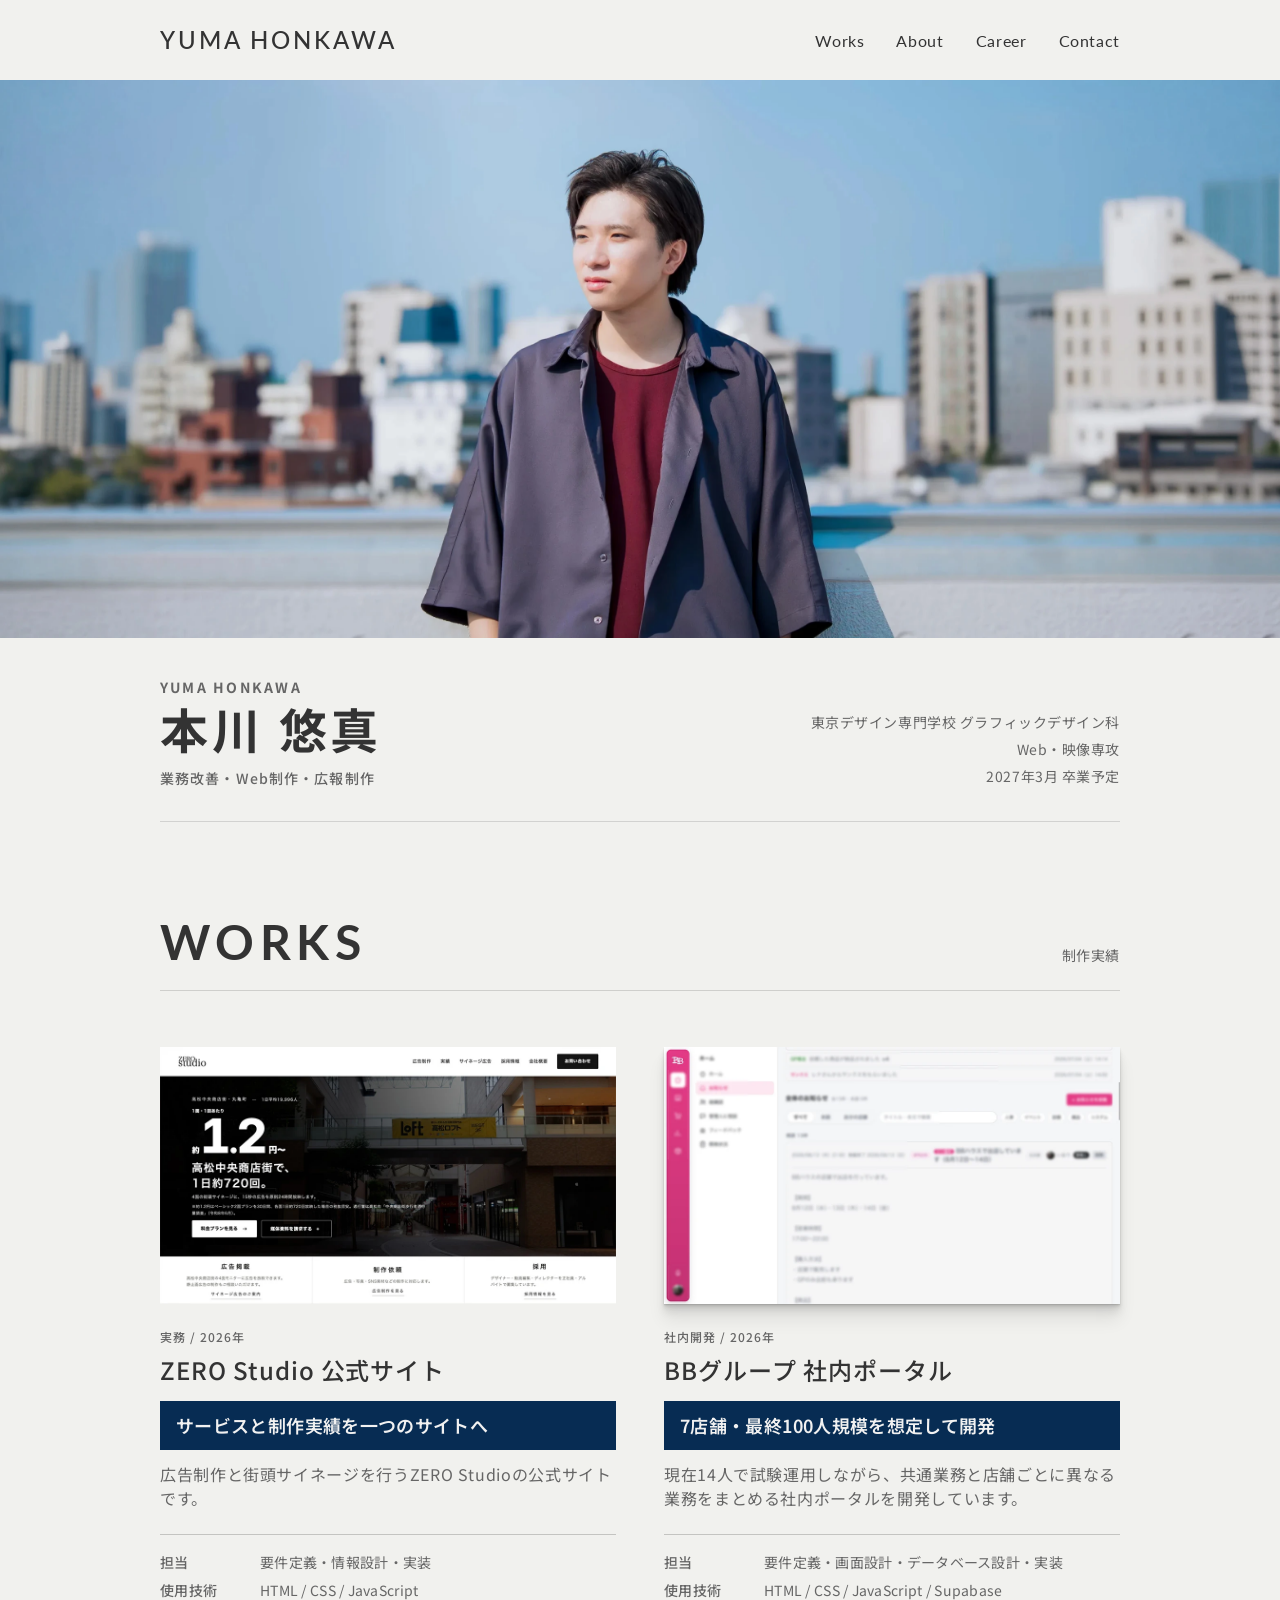
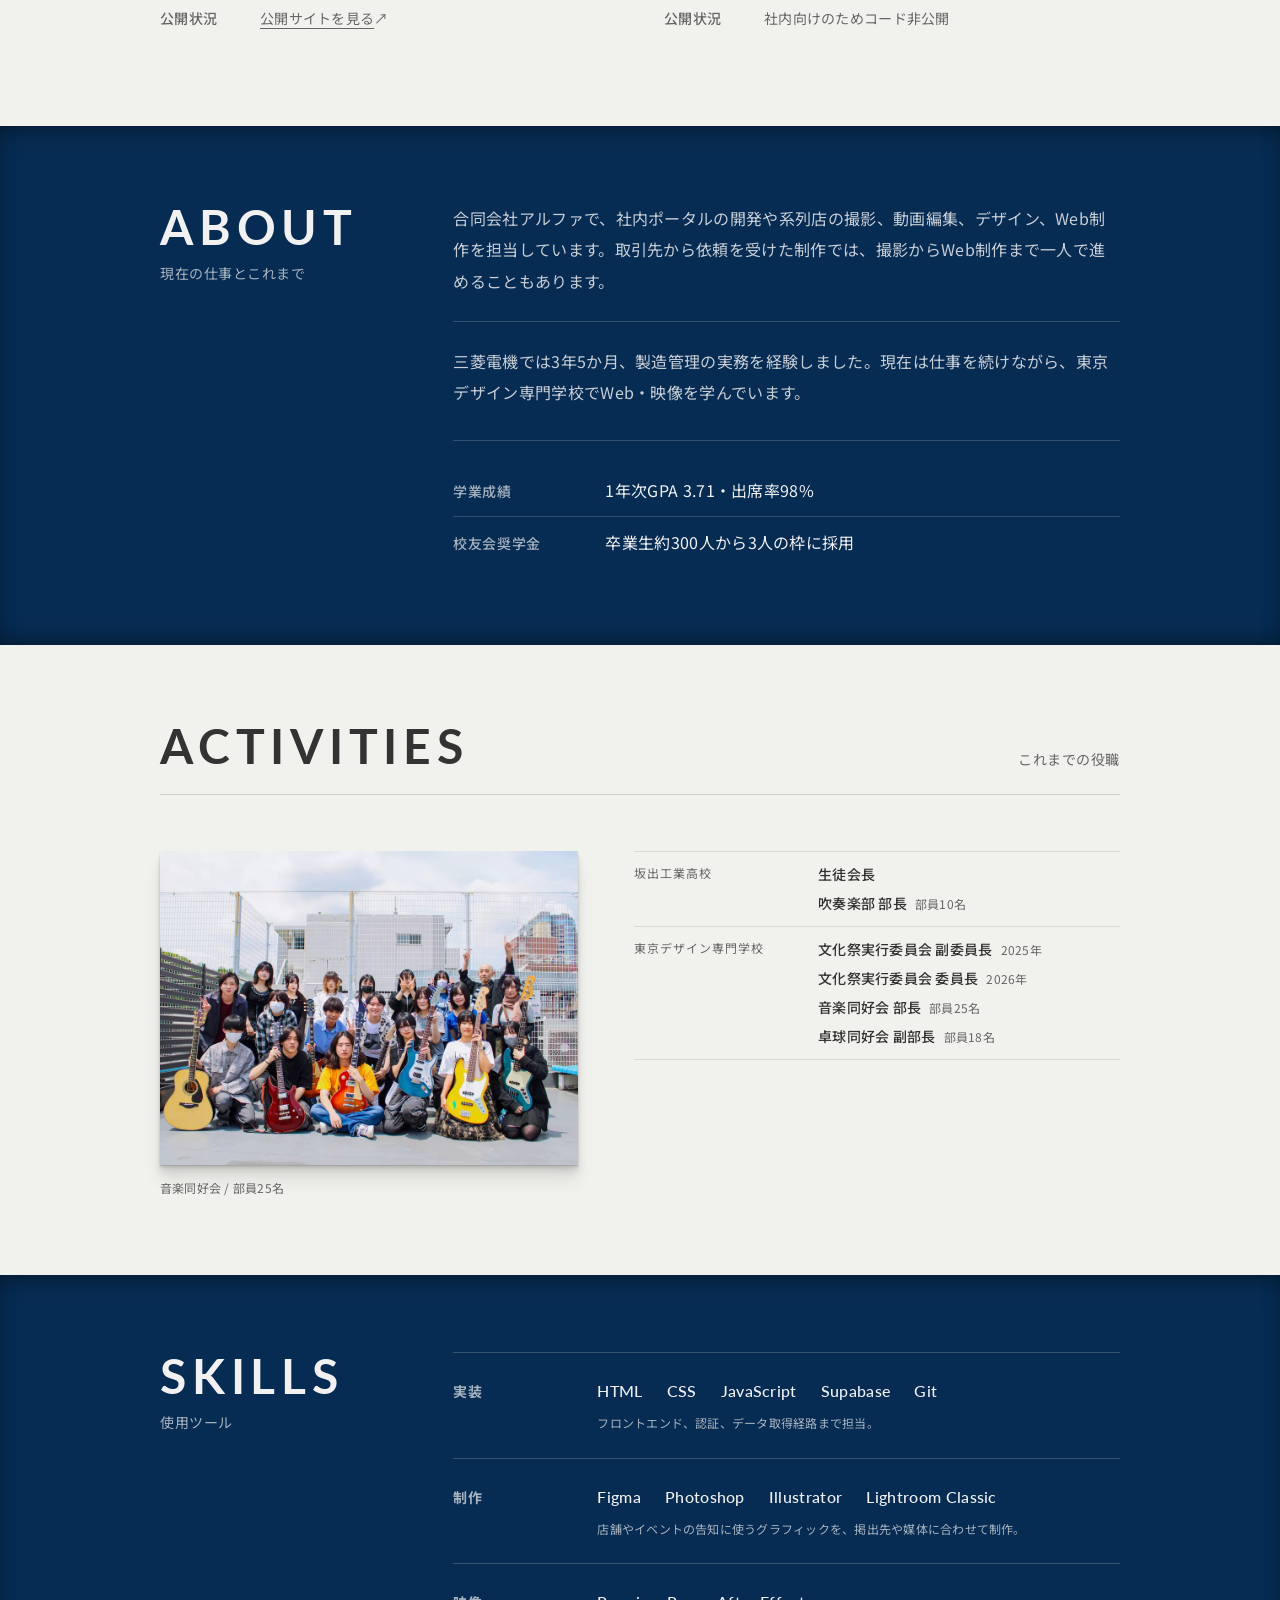
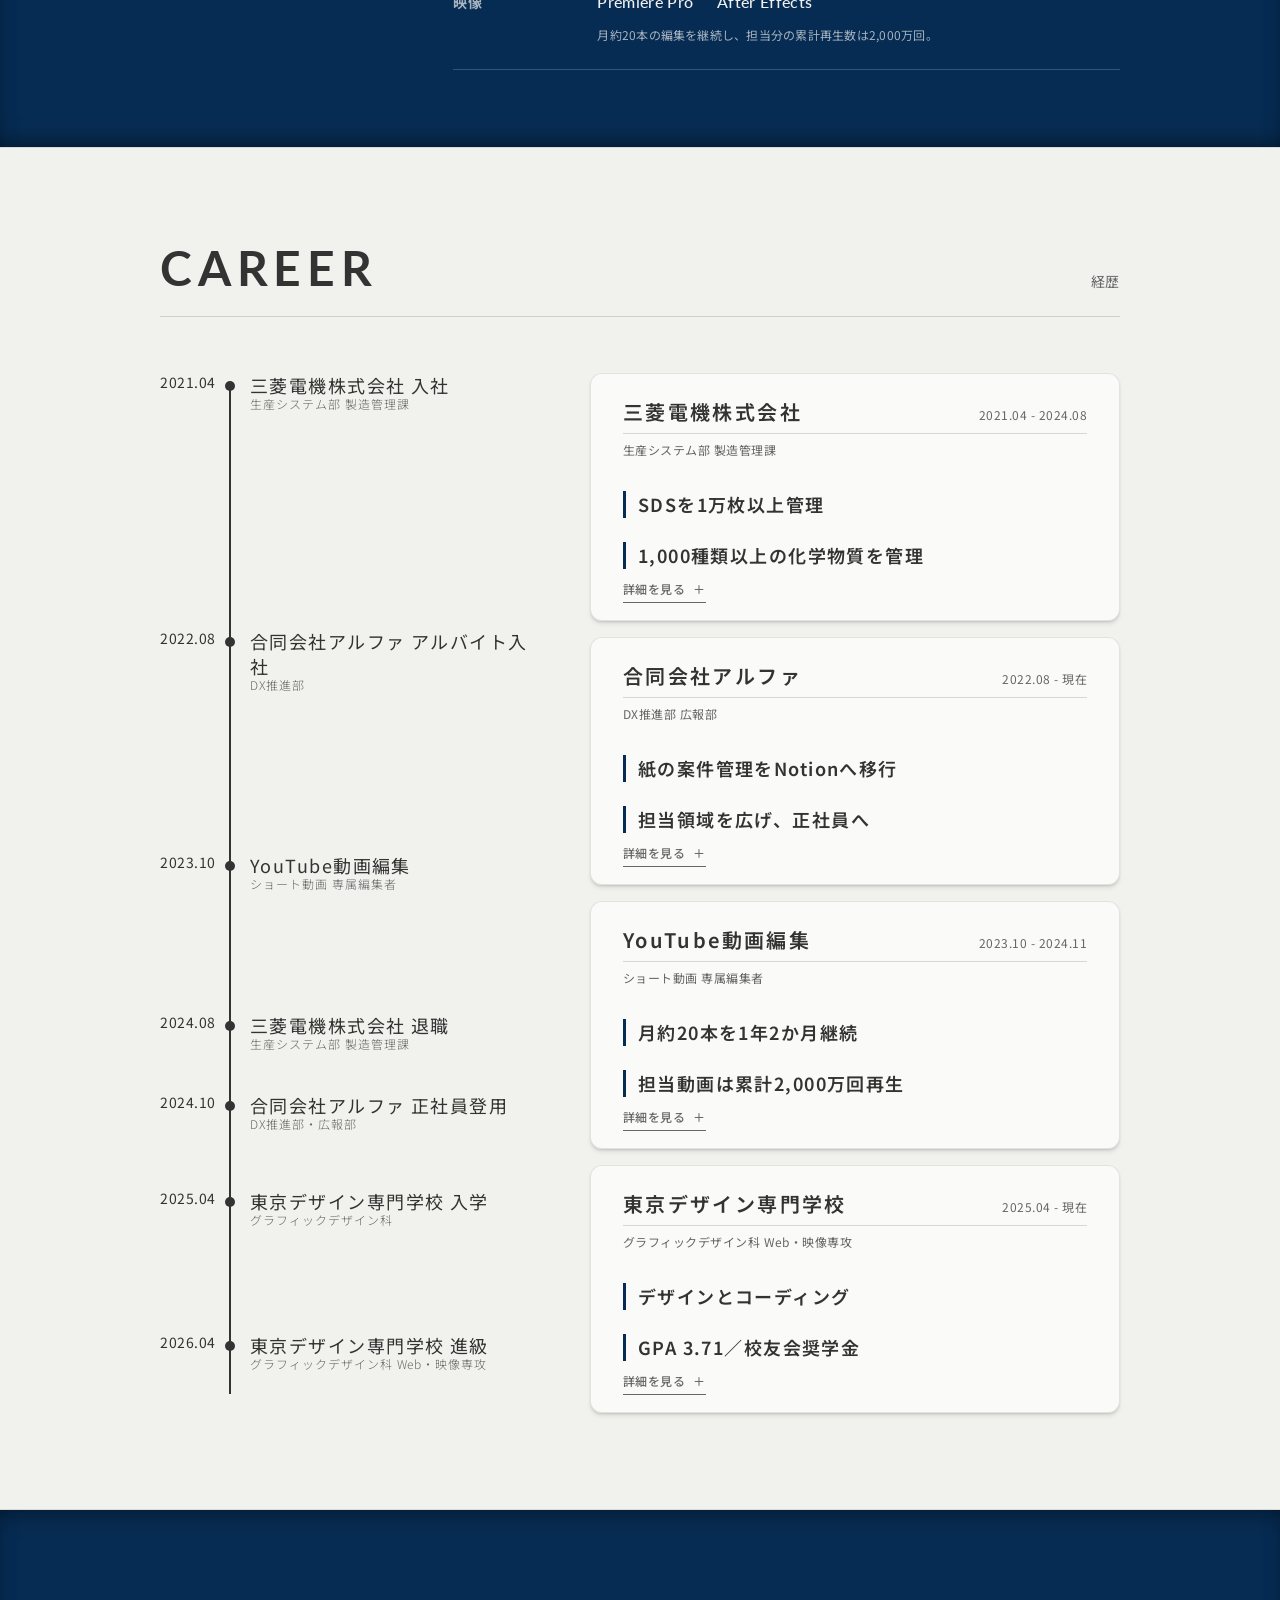
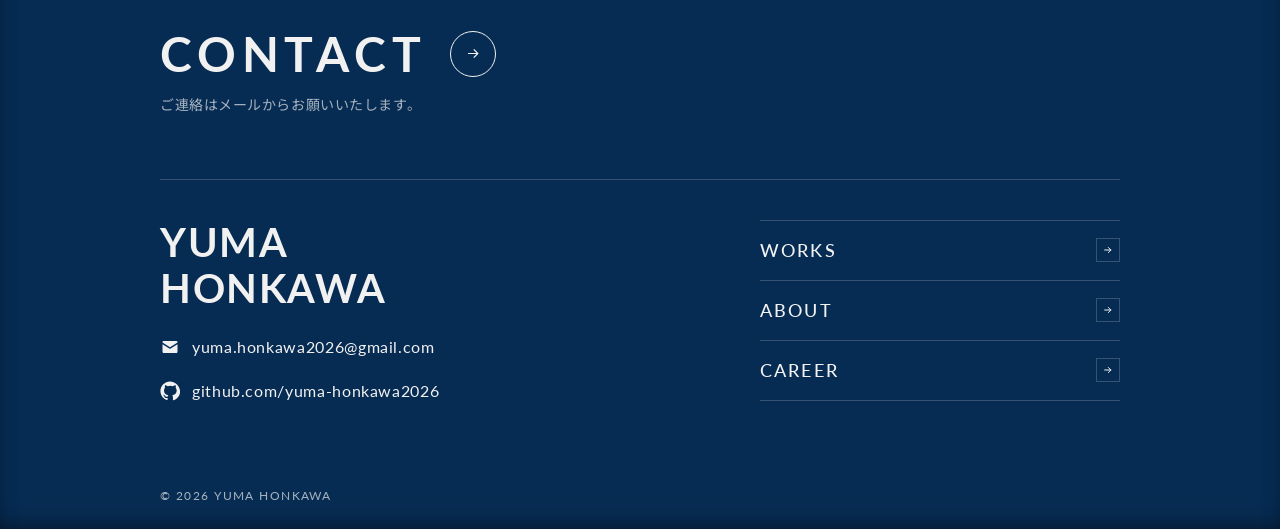
==== index.html @ c869def3 "微調整" ====
<!doctype html>
<html lang="ja">
    <head>
        <meta charset="UTF-8" />
        <meta name="viewport" content="width=device-width, initial-scale=1.0" />
        <title>本川悠真のPortfolio-Site</title>
        <meta name="description" content="東京デザイン専門学校2027卒、本川悠真のPortfolioです。" />

        <!-- ファビコン -->
        <link rel="icon" href="favicon.ico" sizes="16x16 32x32 48x48" />
        <link rel="apple-touch-icon" href="apple-touch-icon.png" />

        <!-- OGP（SNSシェア用） -->
        <meta property="og:type" content="website" />
        <meta property="og:url" content="https://yuma-honkawa2026.github.io/" />
        <meta property="og:title" content="本川悠真のPortfolio-Site" />
        <meta property="og:description" content="東京デザイン専門学校2027卒、本川悠真のPortfolioです。" />
        <meta property="og:site_name" content="本川悠真のPortfolio-Site" />
        <meta property="og:locale" content="ja_JP" />
        <meta property="og:image" content="https://yuma-honkawa2026.github.io/images/ogp.jpg" />
        <meta property="og:image:width" content="1200" />
        <meta property="og:image:height" content="630" />

        <!-- Google fonts -->
        <link rel="preconnect" href="https://fonts.googleapis.com" />
        <link rel="preconnect" href="https://fonts.gstatic.com" crossorigin />
        <link
            href="https://fonts.googleapis.com/css2?family=Lato:wght@400;500;700&family=Noto+Sans+JP:wght@300;400;500;600;700&display=swap"
            rel="stylesheet"
        />

        <link rel="stylesheet" href="css/ress.css" />
        <link rel="stylesheet" href="css/style.css" />
        <script src="./js/main.js" defer></script>
    </head>

    <body>
        <header class="l-header">
            <nav class="p-gnav" aria-label="グローバルナビゲーション">
                <a class="l-header__logo" href="/">YUMA HONKAWA</a>

                <ul class="p-gnav__list" id="gnav-list">
                    <li class="p-gnav__item"><a class="p-gnav__link" href="#works">Works</a></li>
                    <li class="p-gnav__item"><a class="p-gnav__link" href="#about">About</a></li>
                    <li class="p-gnav__item"><a class="p-gnav__link" href="#career">Career</a></li>
                    <li class="p-gnav__item"><a class="p-gnav__link" href="#contact">Contact</a></li>
                </ul>
            </nav>
        </header>

        <main class="l-main">
            <section class="p-hero">
                <img
                    class="p-hero__image"
                    src="images/hero-honkawa.webp"
                    alt="本川悠真のポートレート"
                    width="3132"
                    height="1417"
                    fetchpriority="high"
                />

                <div class="p-hero__detail l-inner">
                    <div class="p-hero__name">
                        <p class="p-hero__name-en">YUMA HONKAWA</p>
                        <h1 class="p-hero__name-ja">本川 悠真</h1>
                        <p class="p-hero__role">業務改善・Web制作・広報制作</p>
                    </div>

                    <p class="p-hero__school">
                        東京デザイン専門学校 グラフィックデザイン科<br />
                        Web・映像専攻<br />
                        2027年3月 卒業予定<br />
                    </p>
                </div>
            </section>

            <section class="p-work l-section" id="works">
                <div class="l-inner">
                    <header class="c-section-head c-section-head--primary">
                        <h2 class="c-section-title">WORKS</h2>
                        <p class="c-section-subtitle">制作実績</p>
                    </header>

                    <ul class="p-work__list">
                        <li class="p-work__item">
                            <a
                                class="p-work__media p-work__media--link"
                                href="https://zerostudio.pages.dev"
                                target="_blank"
                                rel="noopener noreferrer"
                                tabindex="-1"
                                aria-hidden="true"
                            >
                                <img
                                    class="p-work__image"
                                    src="images/work_zero-studio.webp"
                                    alt="ZERO Studioコーポレートサイトのトップページ"
                                    width="960"
                                    height="540"
                                    loading="lazy"
                                />
                            </a>

                            <div class="p-work__detail">
                                <p class="p-work__detail-label">実務 / 2026年</p>
                                <h3 class="p-work__detail-title">
                                    <a
                                        class="p-work__detail-title-link"
                                        href="https://zerostudio.pages.dev"
                                        target="_blank"
                                        rel="noopener noreferrer"
                                        >ZERO Studio 公式サイト</a
                                    >
                                </h3>
                                <p class="p-work__detail-result" data-result-reveal>
                                    <span class="p-work__detail-result-text">サービスと制作実績を一つのサイトへ</span>
                                </p>
                                <p class="p-work__detail-text">広告制作と街頭サイネージを行うZERO Studioの公式サイトです。</p>
                                <dl class="p-work__detail-role">
                                    <div class="p-work__detail-row">
                                        <dt class="p-work__detail-term">担当</dt>
                                        <dd class="p-work__detail-desc">要件定義・情報設計・実装</dd>
                                    </div>

                                    <div class="p-work__detail-row">
                                        <dt class="p-work__detail-term">使用技術</dt>
                                        <dd class="p-work__detail-desc">HTML / CSS / JavaScript</dd>
                                    </div>

                                    <div class="p-work__detail-row">
                                        <dt class="p-work__detail-term">公開状況</dt>
                                        <dd class="p-work__detail-desc">
                                            <a
                                                class="p-work__detail-link"
                                                href="https://zerostudio.pages.dev"
                                                target="_blank"
                                                rel="noopener noreferrer"
                                                >公開サイトを見る</a
                                            >
                                        </dd>
                                    </div>
                                </dl>
                            </div>
                        </li>

                        <li class="p-work__item">
                            <div class="p-work__media">
                                <img
                                    class="p-work__image"
                                    src="images/work_bb-portal.webp"
                                    alt="BBグループの社内ポータルサイト"
                                    width="960"
                                    height="540"
                                    loading="lazy"
                                />
                            </div>

                            <div class="p-work__detail">
                                <p class="p-work__detail-label">社内開発 / 2026年</p>
                                <h3 class="p-work__detail-title">BBグループ 社内ポータル</h3>
                                <p class="p-work__detail-result" data-result-reveal>
                                    <span class="p-work__detail-result-text">7店舗・最終100人規模を想定して開発</span>
                                </p>
                                <p class="p-work__detail-text">
                                    現在14人で試験運用しながら、共通業務と店舗ごとに異なる業務をまとめる社内ポータルを開発しています。
                                </p>
                                <dl class="p-work__detail-role">
                                    <div class="p-work__detail-row">
                                        <dt class="p-work__detail-term">担当</dt>
                                        <dd class="p-work__detail-desc">要件定義・画面設計・データベース設計・実装</dd>
                                    </div>

                                    <div class="p-work__detail-row">
                                        <dt class="p-work__detail-term">使用技術</dt>
                                        <dd class="p-work__detail-desc">HTML / CSS / JavaScript / Supabase</dd>
                                    </div>

                                    <div class="p-work__detail-row">
                                        <dt class="p-work__detail-term">公開状況</dt>
                                        <dd class="p-work__detail-desc">社内向けのためコード非公開</dd>
                                    </div>
                                </dl>
                            </div>
                        </li>
                    </ul>
                </div>
            </section>

            <section class="p-about l-section" id="about">
                <div class="l-inner">
                    <header class="c-section-head c-section-head--aside">
                        <h2 class="c-section-title">ABOUT</h2>
                        <p class="c-section-subtitle">現在の仕事とこれまで</p>
                    </header>

                    <div class="p-about__body">
                        <p class="p-about__text">
                            合同会社アルファで、社内ポータルの開発や系列店の撮影、動画編集、デザイン、Web制作を担当しています。取引先から依頼を受けた制作では、撮影からWeb制作まで一人で進めることもあります。
                        </p>
                        <p class="p-about__text">
                            三菱電機では3年5か月、製造管理の実務を経験しました。現在は仕事を続けながら、東京デザイン専門学校でWeb・映像を学んでいます。
                        </p>

                        <dl class="p-about__facts">
                            <div class="p-about__fact">
                                <dt class="p-about__fact-term">学業成績</dt>
                                <dd class="p-about__fact-desc">1年次GPA 3.71・出席率98%</dd>
                            </div>

                            <div class="p-about__fact">
                                <dt class="p-about__fact-term">校友会奨学金</dt>
                                <dd class="p-about__fact-desc">卒業生約300人から3人の枠に採用</dd>
                            </div>
                        </dl>
                    </div>
                </div>
            </section>

            <section class="p-activities l-section" id="activities">
                <div class="l-inner">
                    <header class="c-section-head c-section-head--primary">
                        <h2 class="c-section-title">ACTIVITIES</h2>
                        <p class="c-section-subtitle">これまでの役職</p>
                    </header>

                    <div class="p-activities__body">
                        <figure class="p-activities__figure">
                            <div class="p-activities__media">
                                <img
                                    class="p-activities__image"
                                    src="images/activities.webp"
                                    alt="音楽同好会の部員と撮影した集合写真"
                                    width="1200"
                                    height="742"
                                    loading="lazy"
                                    decoding="async"
                                />
                            </div>
                            <figcaption class="p-activities__caption">音楽同好会 / 部員25名</figcaption>
                        </figure>

                        <dl class="p-activities__list">
                            <div class="p-activities__row">
                                <dt class="p-activities__org">坂出工業高校</dt>
                                <dd class="p-activities__roles">
                                    <span class="p-activities__role">生徒会長</span>
                                    <span class="p-activities__role">吹奏楽部 部長<small>部員10名</small></span>
                                </dd>
                            </div>

                            <div class="p-activities__row">
                                <dt class="p-activities__org">東京デザイン専門学校</dt>
                                <dd class="p-activities__roles">
                                    <span class="p-activities__role">文化祭実行委員会 副委員長<small>2025年</small></span>
                                    <span class="p-activities__role">文化祭実行委員会 委員長<small>2026年</small></span>
                                    <span class="p-activities__role">音楽同好会 部長<small>部員25名</small></span>
                                    <span class="p-activities__role">卓球同好会 副部長<small>部員18名</small></span>
                                </dd>
                            </div>
                        </dl>
                    </div>
                </div>
            </section>

            <section class="p-skills l-section">
                <div class="l-inner">
                    <header class="c-section-head c-section-head--aside">
                        <h2 class="c-section-title">SKILLS</h2>
                        <p class="c-section-subtitle">使用ツール</p>
                    </header>

                    <dl class="p-skills__list">
                        <div class="p-skills__group">
                            <dt class="p-skills__category">実装</dt>
                            <dd class="p-skills__content">
                                <p class="p-skills__items">
                                    <span class="p-skills__item">HTML</span>
                                    <span class="p-skills__item">CSS</span>
                                    <span class="p-skills__item">JavaScript</span>
                                    <span class="p-skills__item">Supabase</span>
                                    <span class="p-skills__item">Git</span>
                                </p>
                                <small class="p-skills__description">フロントエンド、認証、データ取得経路まで担当。</small>
                            </dd>
                        </div>

                        <div class="p-skills__group">
                            <dt class="p-skills__category">制作</dt>
                            <dd class="p-skills__content">
                                <p class="p-skills__items">
                                    <span class="p-skills__item">Figma</span>
                                    <span class="p-skills__item">Photoshop</span>
                                    <span class="p-skills__item">Illustrator</span>
                                    <span class="p-skills__item">Lightroom Classic</span>
                                </p>
                                <small class="p-skills__description">店舗やイベントの告知に使うグラフィックを、掲出先や媒体に合わせて制作。</small>
                            </dd>
                        </div>

                        <div class="p-skills__group">
                            <dt class="p-skills__category">映像</dt>
                            <dd class="p-skills__content">
                                <p class="p-skills__items">
                                    <span class="p-skills__item">Premiere Pro</span>
                                    <span class="p-skills__item">After Effects</span>
                                </p>
                                <small class="p-skills__description">月約20本の編集を継続し、担当分の累計再生数は2,000万回。</small>
                            </dd>
                        </div>
                    </dl>
                </div>
            </section>

            <section class="p-career l-section" id="career">
                <div class="l-inner">
                    <header class="c-section-head c-section-head--primary">
                        <h2 class="c-section-title">CAREER</h2>
                        <p class="c-section-subtitle">経歴</p>
                    </header>

                    <div class="p-career__body">
                        <div class="p-timeline">
                            <ol class="p-timeline__list">
                                <li class="p-timeline__item" data-org="mitsubishi" style="--career-start: 0; --career-span: 16">
                                    <time class="p-timeline__date" datetime="2021-04">2021.04</time>

                                    <div class="p-timeline__body">
                                        <h3 class="p-timeline__title">三菱電機株式会社 入社</h3>
                                        <p class="p-timeline__subtitle">生産システム部 製造管理課</p>
                                    </div>
                                </li>

                                <li class="p-timeline__item" data-org="alpha" style="--career-start: 16; --career-span: 14">
                                    <time class="p-timeline__date" datetime="2022-08">2022.08</time>

                                    <div class="p-timeline__body">
                                        <h3 class="p-timeline__title">合同会社アルファ アルバイト入社</h3>
                                        <p class="p-timeline__subtitle">DX推進部</p>
                                    </div>
                                </li>

                                <li class="p-timeline__item" data-org="youtube" style="--career-start: 30; --career-span: 10">
                                    <time class="p-timeline__date" datetime="2023-10">2023.10</time>

                                    <div class="p-timeline__body">
                                        <h3 class="p-timeline__title">YouTube動画編集</h3>
                                        <p class="p-timeline__subtitle">ショート動画 専属編集者</p>
                                    </div>
                                </li>

                                <li class="p-timeline__item" data-org="mitsubishi" style="--career-start: 40; --career-span: 5">
                                    <time class="p-timeline__date" datetime="2024-08">2024.08</time>

                                    <div class="p-timeline__body">
                                        <h3 class="p-timeline__title">三菱電機株式会社 退職</h3>
                                        <p class="p-timeline__subtitle">生産システム部 製造管理課</p>
                                    </div>
                                </li>

                                <li
                                    class="p-timeline__item"
                                    data-org="alpha"
                                    style="--career-start: 42; --career-span: 9; --career-shift: 3"
                                >
                                    <time class="p-timeline__date" datetime="2024-10">2024.10</time>

                                    <div class="p-timeline__body">
                                        <h3 class="p-timeline__title">合同会社アルファ 正社員登用</h3>
                                        <p class="p-timeline__subtitle">DX推進部・広報部</p>
                                    </div>
                                </li>

                                <li
                                    class="p-timeline__item"
                                    data-org="tda"
                                    style="--career-start: 48; --career-span: 12; --career-shift: 3"
                                >
                                    <time class="p-timeline__date" datetime="2025-04">2025.04</time>

                                    <div class="p-timeline__body">
                                        <h3 class="p-timeline__title">東京デザイン専門学校 入学</h3>
                                        <p class="p-timeline__subtitle">グラフィックデザイン科</p>
                                    </div>
                                </li>

                                <li class="p-timeline__item" data-org="tda" style="--career-start: 60; --career-span: 3">
                                    <time class="p-timeline__date" datetime="2026-04">2026.04</time>

                                    <div class="p-timeline__body">
                                        <h3 class="p-timeline__title">東京デザイン専門学校 進級</h3>
                                        <p class="p-timeline__subtitle">グラフィックデザイン科 Web・映像専攻</p>
                                    </div>
                                </li>
                            </ol>

                            <div class="p-timeline__ranges" aria-hidden="true">
                                <span
                                    class="p-timeline__range"
                                    data-org="mitsubishi"
                                    style="--range-start: 0; --range-span: 40"
                                ></span>
                                <span
                                    class="p-timeline__range"
                                    data-org="alpha"
                                    style="--range-start: 16; --range-span: 47"
                                ></span>
                                <span
                                    class="p-timeline__range"
                                    data-org="youtube"
                                    style="--range-start: 30; --range-span: 13"
                                ></span>
                                <span
                                    class="p-timeline__range"
                                    data-org="tda"
                                    style="--range-start: 48; --range-span: 15; --range-shift: 3"
                                ></span>
                            </div>
                        </div>

                        <div class="p-career__cards">
                            <article class="p-career-card p-career-card--mitsubishi" data-org="mitsubishi">
                                <div class="p-career-card__head">
                                    <h3 class="p-career-card__title">三菱電機株式会社</h3>
                                    <p class="p-career-card__period">2021.04 - 2024.08</p>
                                </div>
                                <p class="p-career-card__role">生産システム部 製造管理課</p>
                                <div class="p-career-card__details" id="career-mitsubishi-details">
                                    <p class="p-career-card__lead">SDSを1万枚以上管理</p>
                                    <p class="p-career-card__text">
                                        化学物質の安全データシート（SDS）を1万枚以上確認し、大気汚染防止法などに沿って排出物をチェックしていました。ISO
                                        14001では、文書の更新、実績の集計、内部監査、外部審査への対応、環境目標の管理、廃棄物処理を担当しました。
                                    </p>
                                    <p class="p-career-card__lead">1,000種類以上の化学物質を管理</p>
                                    <p class="p-career-card__text">
                                        数千行のExcelデータを使い、1,000種類以上の化学物質の在庫と使用状況を管理しました。入社初期には、部署ポータルの記事作成と更新も担当しました。
                                    </p>
                                </div>
                                <button
                                    class="p-career-card__toggle"
                                    type="button"
                                    aria-expanded="false"
                                    aria-controls="career-mitsubishi-details"
                                    data-career-toggle
                                >
                                    詳細を見る
                                </button>
                            </article>

                            <article class="p-career-card p-career-card--alpha" data-org="alpha">
                                <div class="p-career-card__head">
                                    <h3 class="p-career-card__title">合同会社アルファ</h3>
                                    <p class="p-career-card__period">2022.08 - 現在</p>
                                </div>
                                <p class="p-career-card__role">DX推進部 広報部</p>
                                <div class="p-career-card__details" id="career-alpha-details">
                                    <p class="p-career-card__lead">紙の案件管理をNotionへ移行</p>
                                    <p class="p-career-card__text">
                                        紙で管理していた案件情報をNotionへ移しました。5人で使い始め、現在も月約30件の案件管理に使っています。運用は3年続いています。
                                    </p>
                                    <p class="p-career-card__lead">担当領域を広げ、正社員へ</p>
                                    <p class="p-career-card__text">
                                        2022年にアルバイトとして入社し、2024年10月に正社員になりました。現在はDX推進部と広報部に所属し、撮影、動画編集、デザイン、SNS運用、Web制作を担当しています。SNSの月間閲覧数は、2か月で約2万から約10万に伸びました。
                                    </p>
                                </div>
                                <button
                                    class="p-career-card__toggle"
                                    type="button"
                                    aria-expanded="false"
                                    aria-controls="career-alpha-details"
                                    data-career-toggle
                                >
                                    詳細を見る
                                </button>
                            </article>

                            <article class="p-career-card p-career-card--youtube" data-org="youtube">
                                <div class="p-career-card__head">
                                    <h3 class="p-career-card__title">YouTube動画編集</h3>
                                    <p class="p-career-card__period">2023.10 - 2024.11</p>
                                </div>
                                <p class="p-career-card__role">ショート動画 専属編集者</p>
                                <div class="p-career-card__details" id="career-youtube-details">
                                    <p class="p-career-card__lead">月約20本を1年2か月継続</p>
                                    <p class="p-career-card__text">
                                        Premiere ProとAfter
                                        Effectsを使い、ショート動画を月約20本、1年2か月にわたって納品しました。
                                    </p>
                                    <p class="p-career-card__lead">担当動画は累計2,000万回再生</p>
                                    <p class="p-career-card__text">
                                        登録者30万人のチャンネルで専属編集を担当しました。担当した動画の合計再生数は2,000万回を超えています。
                                    </p>
                                </div>
                                <button
                                    class="p-career-card__toggle"
                                    type="button"
                                    aria-expanded="false"
                                    aria-controls="career-youtube-details"
                                    data-career-toggle
                                >
                                    詳細を見る
                                </button>
                            </article>

                            <article class="p-career-card p-career-card--tda" data-org="tda">
                                <div class="p-career-card__head">
                                    <h3 class="p-career-card__title">東京デザイン専門学校</h3>
                                    <p class="p-career-card__period">2025.04 - 現在</p>
                                </div>
                                <p class="p-career-card__role">グラフィックデザイン科 Web・映像専攻</p>
                                <div class="p-career-card__details" id="career-tda-details">
                                    <p class="p-career-card__lead">デザインとコーディング</p>
                                    <p class="p-career-card__text">
                                        1年次はレイアウト、配色、タイポグラフィなど、デザインの基礎を学びました。2年次からはWeb・映像専攻でHTML、CSS、JavaScriptを学んでいます。
                                    </p>
                                    <p class="p-career-card__lead">GPA 3.71／校友会奨学金</p>
                                    <p class="p-career-card__text">
                                        1年次のGPAは3.71です。成績審査と面接を経て、卒業生約300人から3人が選ばれる校友会奨学金の奨学生になりました。
                                    </p>
                                </div>
                                <button
                                    class="p-career-card__toggle"
                                    type="button"
                                    aria-expanded="false"
                                    aria-controls="career-tda-details"
                                    data-career-toggle
                                >
                                    詳細を見る
                                </button>
                            </article>
                        </div>
                    </div>
                </div>
            </section>
        </main>

        <footer class="l-footer" id="contact">
            <div class="p-contact">
                <div class="l-inner">
                    <header class="c-section-head c-section-head--contact">
                        <a class="p-contact__head-link" href="mailto:yuma.honkawa2026@gmail.com">
                            <h2 class="c-section-title">CONTACT</h2>
                            <span class="p-contact__arrow" aria-hidden="true">
                                <svg
                                    viewBox="0 0 24 24"
                                    fill="none"
                                    stroke="currentColor"
                                    stroke-width="1.8"
                                    stroke-linecap="round"
                                >
                                    <path d="M4 12h15M13 6l6 6-6 6" />
                                </svg>
                            </span>
                        </a>
                        <p class="c-section-subtitle">ご連絡はメールからお願いいたします。</p>
                    </header>

                    <div class="p-contact__wrap">
                        <div class="p-contact__profile">
                            <p class="p-contact__name">YUMA<br />HONKAWA</p>

                            <div class="p-contact__links">
                                <a class="p-contact__mail" href="mailto:yuma.honkawa2026@gmail.com">
                                    <!-- 封筒は塗りが詰まって重く見えるので、枠は20pxのままviewBoxに余白を足して中身だけ小さくする -->
                                    <svg class="p-contact__icon" viewBox="-2 -2 28 28" fill="currentColor" aria-hidden="true">
                                        <path
                                            d="M1.5 5.25c0-.97.78-1.75 1.75-1.75h17.5c.97 0 1.75.78 1.75 1.75v.42L12 12.5 1.5 5.67v-.42Zm0 2.8V18.75c0 .97.78 1.75 1.75 1.75h17.5c.97 0 1.75-.78 1.75-1.75V8.05l-9.55 6.2a1.75 1.75 0 0 1-1.9 0L1.5 8.05Z"
                                        />
                                    </svg>
                                    yuma.honkawa2026@gmail.com
                                </a>

                                <a
                                    class="p-contact__github"
                                    href="https://github.com/yuma-honkawa2026"
                                    target="_blank"
                                    rel="noopener"
                                >
                                    <svg class="p-contact__icon" viewBox="0 0 24 24" fill="currentColor" aria-hidden="true">
                                        <path
                                            d="M12 .5C5.7.5.5 5.7.5 12c0 5.1 3.3 9.4 7.9 10.9.6.1.8-.2.8-.6v-2c-3.2.7-3.9-1.5-3.9-1.5-.5-1.3-1.3-1.7-1.3-1.7-1.1-.7.1-.7.1-.7 1.2.1 1.8 1.2 1.8 1.2 1 1.8 2.7 1.3 3.4 1 .1-.8.4-1.3.8-1.6-2.6-.3-5.3-1.3-5.3-5.8 0-1.3.5-2.3 1.2-3.1-.1-.3-.5-1.5.1-3.1 0 0 1-.3 3.3 1.2a11.4 11.4 0 0 1 6 0C17.7 4.7 18.7 5 18.7 5c.6 1.6.2 2.8.1 3.1.8.8 1.2 1.8 1.2 3.1 0 4.5-2.7 5.5-5.3 5.8.4.4.8 1.1.8 2.2v3.3c0 .4.2.7.8.6 4.6-1.5 7.9-5.8 7.9-10.9C23.5 5.7 18.3.5 12 .5Z"
                                        />
                                    </svg>
                                    github.com/yuma-honkawa2026
                                </a>
                            </div>
                        </div>

                        <nav class="p-fnav" aria-label="フッターナビゲーション">
                            <ul class="p-fnav__list">
                                <li class="p-fnav__item">
                                    <a class="p-fnav__link" href="#works">
                                        WORKS
                                        <span class="p-fnav__mark" aria-hidden="true">
                                            <svg
                                                viewBox="0 0 24 24"
                                                fill="none"
                                                stroke="currentColor"
                                                stroke-width="2.4"
                                                stroke-linecap="round"
                                            >
                                                <path d="M4 12h15M13 6l6 6-6 6" />
                                            </svg>
                                        </span>
                                    </a>
                                </li>
                                <li class="p-fnav__item">
                                    <a class="p-fnav__link" href="#about">
                                        ABOUT
                                        <span class="p-fnav__mark" aria-hidden="true">
                                            <svg
                                                viewBox="0 0 24 24"
                                                fill="none"
                                                stroke="currentColor"
                                                stroke-width="2.4"
                                                stroke-linecap="round"
                                            >
                                                <path d="M4 12h15M13 6l6 6-6 6" />
                                            </svg>
                                        </span>
                                    </a>
                                </li>
                                <li class="p-fnav__item">
                                    <a class="p-fnav__link" href="#career">
                                        CAREER
                                        <span class="p-fnav__mark" aria-hidden="true">
                                            <svg
                                                viewBox="0 0 24 24"
                                                fill="none"
                                                stroke="currentColor"
                                                stroke-width="2.4"
                                                stroke-linecap="round"
                                            >
                                                <path d="M4 12h15M13 6l6 6-6 6" />
                                            </svg>
                                        </span>
                                    </a>
                                </li>
                            </ul>
                        </nav>
                    </div>

                    <small class="l-footer__copy">&copy; 2026 YUMA HONKAWA</small>
                </div>
            </div>
        </footer>
        <nav class="p-tabbar" aria-label="セクションナビゲーション">
            <a class="p-tabbar__item" href="#works" data-tabbar-link="works">
                <svg
                    width="20"
                    height="20"
                    viewBox="0 0 24 24"
                    fill="none"
                    stroke="currentColor"
                    stroke-width="1.6"
                    stroke-linecap="round"
                    stroke-linejoin="round"
                    aria-hidden="true"
                >
                    <path d="M3 7h18v12H3zM8 7V5h8v2" />
                </svg>
                <span>WORKS</span>
            </a>
            <a class="p-tabbar__item" href="#about" data-tabbar-link="about">
                <svg
                    width="20"
                    height="20"
                    viewBox="0 0 24 24"
                    fill="none"
                    stroke="currentColor"
                    stroke-width="1.6"
                    stroke-linecap="round"
                    stroke-linejoin="round"
                    aria-hidden="true"
                >
                    <path d="M12 12a4 4 0 1 0 0-8 4 4 0 0 0 0 8ZM4 20a8 8 0 0 1 16 0" />
                </svg>
                <span>ABOUT</span>
            </a>
            <a class="p-tabbar__item" href="#career" data-tabbar-link="career">
                <svg
                    width="20"
                    height="20"
                    viewBox="0 0 24 24"
                    fill="none"
                    stroke="currentColor"
                    stroke-width="1.6"
                    stroke-linecap="round"
                    stroke-linejoin="round"
                    aria-hidden="true"
                >
                    <path d="M4 19V5m0 14h16M8 15V9m4 6V7m4 8v-4" />
                </svg>
                <span>CAREER</span>
            </a>
            <a class="p-tabbar__item" href="#contact" data-tabbar-link="contact">
                <svg
                    width="20"
                    height="20"
                    viewBox="0 0 24 24"
                    fill="none"
                    stroke="currentColor"
                    stroke-width="1.6"
                    stroke-linecap="round"
                    stroke-linejoin="round"
                    aria-hidden="true"
                >
                    <path d="M3 6h18v12H3zM3 7l9 6 9-6" />
                </svg>
                <span>CONTACT</span>
            </a>
        </nav>
    </body>
</html>
---- css/ress.css ----
/* resset.dev • v5.0.2 */

/* # =================================================================
  # Global selectors
   # ================================================================= */

html {
  box-sizing: border-box;
  -webkit-text-size-adjust: 100%; /* Prevent adjustments of font size after orientation changes in iOS */
  word-break: normal;
  -moz-tab-size: 4;
  tab-size: 4;
}

*,
::before,
::after {
  background-repeat: no-repeat; /* Set `background-repeat: no-repeat` to all elements and pseudo elements */
  box-sizing: inherit;
}

::before,
::after {
  text-decoration: inherit; /* Inherit text-decoration and vertical align to ::before and ::after pseudo elements */
  vertical-align: inherit;
}

* {
  padding: 0; /* Reset `padding` and `margin` of all elements */
  margin: 0;
}

/* # =================================================================
  # General elements
   # ================================================================= */

hr {
  overflow: visible; /* Show the overflow in Edge and IE */
  height: 0; /* Add the correct box sizing in Firefox */
  color: inherit; /* Correct border color in Firefox. */
}

details,
main {
  display: block; /* Render the `main` element consistently in IE. */
}

summary {
  display: list-item; /* Add the correct display in all browsers */
}

small {
  font-size: 80%; /* Set font-size to 80% in `small` elements */
}

[hidden] {
  display: none; /* Add the correct display in IE */
}

abbr[title] {
  border-bottom: none; /* Remove the bottom border in Chrome 57 */
  /* Add the correct text decoration in Chrome, Edge, IE, Opera, and Safari */
  text-decoration: underline;
  text-decoration: underline dotted;
}

a {
  background-color: transparent; /* Remove the gray background on active links in IE 10 */
}

a:active,
a:hover {
  outline-width: 0; /* Remove the outline when hovering in all browsers */
}

code,
kbd,
pre,
samp {
  font-family: monospace, monospace; /* Specify the font family of code elements */
}

pre {
  font-size: 1em; /* Correct the odd `em` font sizing in all browsers */
}

b,
strong {
  font-weight: bolder; /* Add the correct font weight in Chrome, Edge, and Safari */
}

/* https://gist.github.com/unruthless/413930 */
sub,
sup {
  font-size: 75%;
  line-height: 0;
  position: relative;
  vertical-align: baseline;
}

sub {
  bottom: -0.25em;
}

sup {
  top: -0.5em;
}

table {
  border-color: inherit; /* Correct border color in all Chrome, Edge, and Safari. */
  text-indent: 0; /* Remove text indentation in Chrome, Edge, and Safari */
}

iframe {
  border-style: none;
}

/* # =================================================================
  # Forms
   # ================================================================= */

input {
  border-radius: 0;
}

[type='number']::-webkit-inner-spin-button,
[type='number']::-webkit-outer-spin-button {
  height: auto; /* Correct the cursor style of increment and decrement buttons in Chrome */
}

[type='search'] {
  -webkit-appearance: textfield; /* Correct the odd appearance in Chrome and Safari */
  outline-offset: -2px; /* Correct the outline style in Safari */
}

[type='search']::-webkit-search-decoration {
  -webkit-appearance: none; /* Remove the inner padding in Chrome and Safari on macOS */
}

textarea {
  overflow: auto; /* Internet Explorer 11+ */
  resize: vertical; /* Specify textarea resizability */
}

button,
input,
optgroup,
select,
textarea {
  font: inherit; /* Specify font inheritance of form elements */
}

optgroup {
  font-weight: bold; /* Restore the font weight unset by the previous rule */
}

button {
  overflow: visible; /* Address `overflow` set to `hidden` in IE 8/9/10/11 */
}

button,
select {
  text-transform: none; /* Firefox 40+, Internet Explorer 11- */
}

/* Apply cursor pointer to button elements */
button,
[type='button'],
[type='reset'],
[type='submit'],
[role='button'] {
  cursor: pointer;
}

/* Remove inner padding and border in Firefox 4+ */
button::-moz-focus-inner,
[type='button']::-moz-focus-inner,
[type='reset']::-moz-focus-inner,
[type='submit']::-moz-focus-inner {
  border-style: none;
  padding: 0;
}

/* Replace focus style removed in the border reset above */
button:-moz-focusring,
[type='button']::-moz-focus-inner,
[type='reset']::-moz-focus-inner,
[type='submit']::-moz-focus-inner {
  outline: 1px dotted ButtonText;
}

button,
html [type='button'], /* Prevent a WebKit bug where (2) destroys native `audio` and `video`controls in Android 4 */
[type='reset'],
[type='submit'] {
  -webkit-appearance: button; /* Correct the inability to style clickable types in iOS */
}

/* Remove the default button styling in all browsers */
button,
input,
select,
textarea {
  background-color: transparent;
  border-style: none;
}

a:focus,
button:focus,
input:focus,
select:focus,
textarea:focus {
  outline-width: 0;
}

/* Style select like a standard input */
select {
  -moz-appearance: none; /* Firefox 36+ */
  -webkit-appearance: none; /* Chrome 41+ */
}

select::-ms-expand {
  display: none; /* Internet Explorer 11+ */
}

select::-ms-value {
  color: currentColor; /* Internet Explorer 11+ */
}

legend {
  border: 0; /* Correct `color` not being inherited in IE 8/9/10/11 */
  color: inherit; /* Correct the color inheritance from `fieldset` elements in IE */
  display: table; /* Correct the text wrapping in Edge and IE */
  max-width: 100%; /* Correct the text wrapping in Edge and IE */
  white-space: normal; /* Correct the text wrapping in Edge and IE */
  max-width: 100%; /* Correct the text wrapping in Edge 18- and IE */
}

::-webkit-file-upload-button {
  /* Correct the inability to style clickable types in iOS and Safari */
  -webkit-appearance: button;
  color: inherit;
  font: inherit; /* Change font properties to `inherit` in Chrome and Safari */
}

/* Replace pointer cursor in disabled elements */
[disabled] {
  cursor: default;
}

/* # =================================================================
  # Specify media element style
   # ================================================================= */

img {
  border-style: none; /* Remove border when inside `a` element in IE 8/9/10 */
}

/* Add the correct vertical alignment in Chrome, Firefox, and Opera */
progress {
  vertical-align: baseline;
}

/* # =================================================================
  # Accessibility
   # ================================================================= */

/* Specify the progress cursor of updating elements */
[aria-busy='true'] {
  cursor: progress;
}

/* Specify the pointer cursor of trigger elements */
[aria-controls] {
  cursor: pointer;
}

/* Specify the unstyled cursor of disabled, not-editable, or otherwise inoperable elements */
[aria-disabled='true'] {
  cursor: default;
}
---- css/style.css ----
@charset "UTF-8";

:root {
    /* 基本色・背景 */
    --black: #0a0a0a;
    --white: #ffffff;
    --color-base-dark: #383838;
    --color-base-darker: #151515;
    --color-base-light: #f1f1ee;
    --color-base-lighter: #f1f1f1;
    --color-accent-accent: #072c53;

    /* 濃い面のテキスト */
    --color-on-accent: #f1f1f1;
    --color-on-accent-weak: rgba(241, 241, 241, 0.82);
    --color-on-accent-sub: rgba(241, 241, 241, 0.68);
    --border-on-accent: rgba(241, 241, 241, 0.2);

    --shadow-inset:
        inset 0 14px 26px -14px rgba(0, 0, 0, 0.55), inset 0 -14px 26px -14px rgba(0, 0, 0, 0.55);

    /* 明るい面の罫線 */
    --border-on-light: rgba(51, 51, 51, 0.18);
    --border-on-light-weak: rgba(51, 51, 51, 0.12);

    /* サーフェス */
    --surface-glass-100: rgba(255, 255, 255, 0.2);
    --surface-glass-200: rgba(255, 255, 255, 0.4);
    --surface-glass-300: rgba(255, 255, 255, 0.7);
    --surface-glass-400: rgba(255, 255, 255, 0.9);
    --surface-accent-100: rgba(20, 37, 130, 0.8);

    /* ボーダー */
    --border-glass-100: rgba(255, 255, 255, 0.2);
    --border-glass-200: rgba(255, 255, 255, 0.4);
    --border-glass-300: rgba(255, 255, 255, 0.7);
    --border-accent-100: rgba(20, 37, 130, 0.8);

    /* シャドウ */
    --shadow-100: 0 1px 1px hsl(0deg 0% 0% / 0.06), 0 2px 2px hsl(0deg 0% 0% / 0.06), 0 4px 4px hsl(0deg 0% 0% / 0.06);
    --shadow-200:
        0 1px 1px hsl(0deg 0% 0% / 0.075), 0 2px 2px hsl(0deg 0% 0% / 0.075), 0 4px 4px hsl(0deg 0% 0% / 0.075),
        0 8px 8px hsl(0deg 0% 0% / 0.075), 0 16px 16px hsl(0deg 0% 0% / 0.075);
    --shadow-300:
        0 1px 1px hsl(0deg 0% 0% / 0.075), 0 2px 2px hsl(0deg 0% 0% / 0.075), 0 4px 4px hsl(0deg 0% 0% / 0.075),
        0 8px 8px hsl(0deg 0% 0% / 0.075), 0 16px 16px hsl(0deg 0% 0% / 0.075), 0 32px 32px hsl(0deg 0% 0% / 0.075);

    /* ぼかし（ガラス） */
    --blur-100: blur(0.5rem);
    --blur-200: blur(1rem);
    --blur-300: blur(1.25rem);

    /* テキスト */
    --color-text-main: #333333;
    --color-text-sub: #666666;

    --font-size-100: 0.75rem; /* 12px */
    --font-size-200: 0.875rem; /* 14px */
    --font-size-300: 1rem; /* 16px */
    --font-size-400: 1.125rem; /* 18px */
    --font-size-500: 1.25rem; /* 20px */
    --font-size-550: 1.35rem;
    --font-size-600: 1.5rem; /* 24px */
    --font-size-700: 2rem; /* 32px */
    --font-size-750: 2.5rem;
    --font-size-800: 3rem; /* 48px */
    --font-size-850: 4rem; /* 64px*/
    --font-size-900: 5rem; /* 80px */

    /* font-family */
    --font-family-base: "Noto Sans JP", sans-serif;
    --font-family-en: "Lato", "Noto Sans JP", sans-serif;

    /* 余白 */
    --spacing-100: 0.25rem; /* 4px */
    --spacing-200: 0.5rem; /* 8px */
    --spacing-300: 0.75rem; /* 12px */
    --spacing-400: 1rem; /* 16px */
    --spacing-500: 1.5rem; /* 24px */
    --spacing-600: 2rem; /* 32px */
    --spacing-650: 2.5rem; /* 40px */
    --spacing-700: 3rem; /* 48px */
    --spacing-750: 3.5rem; /* 56px */
    --spacing-800: 4rem; /* 64px */
    --spacing-850: 5rem; /* 80px */
    --spacing-900: 6rem; /* 96px */

    --letter-spacing-100: 0.02em;
    --letter-spacing-200: 0.04em;
    --letter-spacing-300: 0.08em;
    --letter-spacing-400: 0.12em;
    --letter-spacing-500: 0.16em;

    /* ボーダー半径 */
    --radius-100: 0.25rem;
    --radius-200: 0.5rem;
    --radius-300: 0.75rem;
    --radius-400: 1rem;
    --radius-full: 9999px; /* 完全な円 */

    /* その他 */
    --ease-out: cubic-bezier(0.16, 1, 0.3, 1);
    --duration-base: 0.4s;
}

/* ==============================
    Foundation
============================== */
html {
    /* JavaScriptが動く時は js/main.js の自前スクロールが使われる。ここは効かない時の受け皿 */
    scroll-behavior: smooth;
}

/* 動きを減らす設定にしている人には、滑らせず即座に移す */
@media (prefers-reduced-motion: reduce) {
    html {
        scroll-behavior: auto;
    }
}

body {
    margin: 0;
    background-color: var(--color-base-light);
    color: var(--color-text-main);
    line-height: 1.5;
    min-width: 0;
    font-family: var(--font-family-base);
}

a {
    text-decoration: none;
    color: inherit;
}

ul,
ol {
    list-style: none;
    padding: 0;
    margin: 0;
}

img {
    max-width: 100%;
    height: auto;
    display: block;
}

button,
input,
textarea,
select {
    font: inherit;
}

button {
    padding: 0;
    border: 0;
    background: transparent;
    cursor: pointer;
}

address {
    font-style: normal;
}

/* ==============================
    Layout
============================== */
.l-header {
    height: 80px;
    position: sticky;
    top: 0;
    z-index: 100;
    backdrop-filter: blur(8px);
    background-color: rgba(241, 241, 238, 0.82);
    transition:
        background-color var(--duration-base) var(--ease-out),
        color var(--duration-base) var(--ease-out);
}

body.is-header-dark .l-header:not(.is-open) {
    background-color: rgba(7, 44, 83, 0.82);
    color: var(--color-on-accent);
}

.l-footer {
    padding-top: 0;
    background-color: var(--color-accent-accent);
    color: var(--color-on-accent);
}

.l-inner {
    width: min(960px, 100% - var(--spacing-700));
    margin: 0 auto;
}

.l-section {
    padding-block: clamp(var(--spacing-750), 6vw, var(--spacing-850));
    scroll-margin-top: 80px;
}

@media (max-width: 768px) {
    /* スマホのナビは画面下のタブバーが持つので、ヘッダーは固定しない */
    .l-header {
        position: static;
    }

    /* 固定ヘッダーが無くなった分、区画へ飛んだ時に上へ空ける量も減らす */
    .l-section {
        scroll-margin-top: var(--spacing-400);
    }
}

/* ==============================
    共通
============================== */

.c-section-head {
    display: flex;
    justify-content: space-between;
    align-items: flex-end;
    gap: var(--spacing-500);
    padding-bottom: var(--spacing-500);
    margin-bottom: var(--spacing-750);
    border-bottom: 1px solid rgba(51, 51, 51, 0.18);
}

.c-section-title {
    font-size: clamp(var(--font-size-700), 4vw, var(--font-size-800));
    font-family: var(--font-family-en);
    font-weight: 700;
    letter-spacing: var(--letter-spacing-400);
    line-height: 1;
    margin: 0;
    text-align: left;
}

.c-section-subtitle {
    font-size: var(--font-size-200);
    font-family: var(--font-family-base);
    font-weight: 400;
    letter-spacing: var(--letter-spacing-200);
    line-height: 1.5;
    margin: 0;
    text-align: right;
    color: var(--color-text-sub);
}

.c-section-head--aside {
    display: block;
    padding: 0;
    margin: 0;
    border: 0;
}

.c-section-head--aside .c-section-subtitle {
    margin-top: var(--spacing-300);
    text-align: left;
}

.c-section-head--contact {
    display: block;
    padding: 0;
    margin-bottom: var(--spacing-650);
    border: 0;
}

.c-section-head--contact .c-section-title,
.c-section-head--contact .c-section-subtitle {
    text-align: left;
}

.c-section-head--contact .c-section-title {
    color: var(--color-on-accent);
}

.c-section-head--contact .c-section-subtitle {
    margin-top: var(--spacing-400);
    color: var(--color-on-accent-sub);
}

.p-gnav__link,
.p-contact__mail,
.p-contact__github {
    padding-bottom: var(--spacing-100);
    background-image: linear-gradient(currentColor, currentColor);
    background-repeat: no-repeat;
    background-size: 0 1px;
    background-position: 0 100%;
    transition: background-size var(--duration-base) var(--ease-out);
}

/* 指で触った時に出ないよう、マウスがある環境だけに限定する */
@media (hover: hover) and (min-width: 769px) {
    .p-gnav__link:hover,
    .p-fnav__link:hover,
    .p-contact__mail:hover,
    .p-contact__github:hover {
        background-size: 100% 1px;
    }
}

a:focus-visible,
button:focus-visible {
    outline: 2px solid currentColor;
    outline-offset: var(--spacing-200);
}

.p-about,
.p-skills,
.l-footer {
    box-shadow: var(--shadow-inset);
}


/* ==============================
    header
============================== */
.p-gnav {
    display: flex;
    align-items: center;
    justify-content: space-between;
    width: min(960px, 100% - var(--spacing-700));
    padding-inline: 0;
    margin-inline: auto;
    height: 100%;
}

.p-gnav__list {
    display: flex;
    gap: var(--spacing-600);
}

.l-header__logo {
    font-size: var(--font-size-600);
    font-weight: 500;
    font-family: var(--font-family-en);
    letter-spacing: var(--letter-spacing-400);
    white-space: nowrap;
}

.p-gnav__link {
    font-size: var(--font-size-300);
    font-weight: 400;
    font-family: var(--font-family-en);
    letter-spacing: var(--letter-spacing-200);
}



@media (max-width: 768px) {
    .l-header__logo {
        letter-spacing: var(--letter-spacing-100);
        line-height: 1;
    }

    /* スマホのナビは画面下のタブバーが持つので、ヘッダーの一覧は出さない */
    .p-gnav__list {
        display: none;
    }
}

/* ==============================
    hero
============================== */
.p-hero {
    width: 100%;
    margin-bottom: 0;
}

.p-hero__image {
    width: 100%;
    height: clamp(320px, 62vh, 760px);
    object-fit: cover;
    object-position: 50% 35%;
}

.p-hero__detail {
    display: flex;
    justify-content: space-between;
    align-items: flex-end;
    gap: var(--spacing-600);
    margin-top: var(--spacing-650);
    padding-bottom: var(--spacing-600);
    border-bottom: 1px solid rgba(51, 51, 51, 0.16);
}

.p-hero__name-en {
    font-size: var(--font-size-200);
    font-weight: 700;
    letter-spacing: var(--letter-spacing-500);
    line-height: 1.3;
    margin-bottom: var(--spacing-200);
    color: var(--color-text-sub);
}

.p-hero__name-ja {
    font-size: var(--font-size-800);
    font-weight: 700;
    letter-spacing: var(--letter-spacing-300);
    line-height: 1;
}

.p-hero__role {
    margin-top: var(--spacing-400);
    font-size: var(--font-size-200);
    font-weight: 500;
    line-height: 1.5;
    letter-spacing: var(--letter-spacing-300);
    color: var(--color-text-sub);
}

.p-hero__school {
    font-size: var(--font-size-200);
    font-weight: 400;
    letter-spacing: var(--letter-spacing-200);
    line-height: 1.9;
    text-align: right;
    color: var(--color-text-sub);
}

@media (max-width: 768px) {
    .p-hero__detail {
        display: block;
    }

    .p-hero__name-ja {
        font-size: var(--font-size-700);
    }

    .p-hero__school {
        margin-top: var(--spacing-400);
        text-align: left;
    }
}

/* ==============================
    work
============================== */
.p-work {
    padding-block: clamp(var(--spacing-800), 8vw, var(--spacing-900));
}

.p-work__list {
    display: grid;
    grid-template-columns: repeat(auto-fit, minmax(min(100%, 320px), 1fr));
    gap: var(--spacing-850) var(--spacing-700);
    padding-inline: 0;
}

.p-work__item {
    width: auto;
    display: flex;
    flex-direction: column;
}

.p-work__image {
    width: 100%;
    height: auto;
    aspect-ratio: 16 / 9;
    object-fit: cover;
    box-shadow: var(--shadow-200);
}

.p-work__media--link {
    display: block;
    overflow: hidden;
}

.p-work__media--link .p-work__image {
    transition: transform 0.6s var(--ease-out);
}

/* 指で触った時に出ないよう、マウスがある環境だけに限定する */
@media (hover: hover) and (min-width: 769px) {
    .p-work__media--link:hover .p-work__image {
        transform: scale(1.04);
    }
}

.p-work__detail-title-link {
    background-image: linear-gradient(currentColor, currentColor);
    background-repeat: no-repeat;
    background-size: 0 1px;
    background-position: 0 100%;
    padding-bottom: 2px;
    transition: background-size var(--duration-base) var(--ease-out);
}

/* 指で触った時に出ないよう、マウスがある環境だけに限定する */
@media (hover: hover) and (min-width: 769px) {
    .p-work__item:hover .p-work__detail-title-link,
    .p-work__detail-title-link:hover {
        background-size: 100% 1px;
    }
}

.p-work__detail {
    display: flex;
    flex-direction: column;
    flex: 1;
}

.p-work__detail-label {
    font-size: var(--font-size-100);
    font-weight: 500;
    margin: var(--spacing-500) 0 var(--spacing-200) 0;
    line-height: 1.5;
    letter-spacing: var(--letter-spacing-300);
    width: fit-content;
    color: var(--color-text-sub);
}

.p-work__detail-title {
    font-size: var(--font-size-600);
    font-weight: 500;
    letter-spacing: var(--letter-spacing-200);
    line-height: 1.3;
}

.p-work__detail-result {
    position: relative;
    isolation: isolate;
    overflow: hidden;
    margin-top: var(--spacing-400);
    padding: var(--spacing-300) var(--spacing-400);
    font-size: var(--font-size-400);
    font-weight: 600;
    letter-spacing: var(--letter-spacing-100);
    line-height: 1.4;
    text-wrap: balance;
    overflow-wrap: anywhere;
    color: var(--color-on-accent);
}

.p-work__detail-result::before {
    content: "";
    position: absolute;
    inset: 0;
    z-index: -1;
    background-color: var(--color-accent-accent);
    transform: scaleX(1);
    transform-origin: left center;
}

.p-work__detail-result-text {
    display: block;
    opacity: 1;
    transform: translateX(0);
}

.p-work__detail-result.is-reveal-ready::before {
    transform: scaleX(0);
}

.p-work__detail-result.is-reveal-ready .p-work__detail-result-text {
    opacity: 0;
    transform: translateX(-0.5rem);
}

.p-work__detail-result.is-reveal-ready.is-revealed::before {
    transform: scaleX(1);
    transition: transform 0.85s var(--ease-out);
}

.p-work__detail-result.is-reveal-ready.is-revealed .p-work__detail-result-text {
    opacity: 1;
    transform: translateX(0);
    transition:
        opacity 0.3s ease-out 0.12s,
        transform 0.45s var(--ease-out) 0.12s;
}

.p-work__detail-text {
    font-size: var(--font-size-300);
    font-weight: 400;
    letter-spacing: var(--letter-spacing-200);
    line-height: 1.5;
    margin-block: var(--spacing-300) var(--spacing-500);
    color: var(--color-text-sub);
}

.p-work__detail-role {
    display: grid;
    gap: var(--spacing-100);
    font-size: var(--font-size-200);
    font-weight: 400;
    letter-spacing: var(--letter-spacing-100);
    line-height: 1.7;
    color: var(--color-text-sub);
    border-top: 1px solid rgba(51, 51, 51, 0.24);
    padding-top: var(--spacing-400);
    margin-top: auto;
}

.p-work__detail-row {
    display: grid;
    grid-template-columns: 5.5rem minmax(0, 1fr);
    column-gap: var(--spacing-300);
    align-items: baseline;
}

.p-work__detail-term {
    font-weight: 500;
}

.p-work__detail-term::after {
    content: "";
}

.p-work__detail-desc {
    margin: 0;
}

.p-work__detail-link {
    text-decoration: underline;
    text-underline-offset: var(--spacing-100);
    text-decoration-thickness: 1px;
}

.p-work__detail-link::after {
    content: "↗︎";
    display: inline-block;
    text-decoration: none;
    transition: transform 0.25s var(--ease-out);
}

/* 指で触った時に出ないよう、マウスがある環境だけに限定する */
@media (hover: hover) and (min-width: 769px) {
    .p-work__detail-link:hover::after {
        transform: translate(3px, -3px);
    }
}

@media (max-width: 480px) {
    .p-work__list {
        row-gap: var(--spacing-800);
    }

    .p-work__detail-result {
        padding: var(--spacing-300);
        font-size: var(--font-size-300);
        line-height: 1.45;
        text-wrap: pretty;
    }

    /* 狭い幅では帯の展開中に白文字だけが先へ出るので、最初から完成形を見せる */
    .p-work__detail-result.is-reveal-ready::before,
    .p-work__detail-result.is-reveal-ready.is-revealed::before {
        transform: scaleX(1);
        transition: none;
    }

    .p-work__detail-result.is-reveal-ready .p-work__detail-result-text,
    .p-work__detail-result.is-reveal-ready.is-revealed .p-work__detail-result-text {
        opacity: 1;
        transform: translateX(0);
        transition: none;
    }

    .p-work__detail-row {
        grid-template-columns: 4.75rem minmax(0, 1fr);
    }
}

@media (prefers-reduced-motion: reduce) {
    .p-work__detail-result.is-reveal-ready::before {
        transform: scaleX(1);
        transition: none;
    }

    .p-work__detail-result.is-reveal-ready .p-work__detail-result-text {
        opacity: 1;
        transform: translateX(0);
        transition: none;
    }
}

/* ==============================
    about
============================== */
.p-about {
    background-color: var(--color-accent-accent);
    color: var(--color-base-lighter);
}

.p-about .l-inner {
    display: grid;
    grid-template-columns: minmax(150px, 0.32fr) minmax(0, 1fr);
    gap: clamp(var(--spacing-650), 7vw, var(--spacing-850));
    align-items: start;
}

.p-about .c-section-title,
.p-about .c-section-subtitle {
    color: var(--color-base-lighter);
}

.p-about .c-section-subtitle {
    color: rgba(241, 241, 241, 0.68);
}

.p-about__text {
    font-size: var(--font-size-300);
    font-weight: 400;
    line-height: 1.95;
    letter-spacing: var(--letter-spacing-100);
    color: rgba(241, 241, 241, 0.82);
    text-wrap: pretty;
}

.p-about__text + .p-about__text {
    margin-top: var(--spacing-500);
    padding-top: var(--spacing-500);
    border-top: 1px solid rgba(241, 241, 241, 0.18);
}

.p-about__facts {
    margin-top: var(--spacing-600);
    padding-top: var(--spacing-500);
    border-top: 1px solid rgba(241, 241, 241, 0.18);
}

.p-about__fact {
    display: grid;
    grid-template-columns: 8rem minmax(0, 1fr);
    gap: var(--spacing-500);
    align-items: baseline;
    padding-block: var(--spacing-300);
}

.p-about__fact + .p-about__fact {
    border-top: 1px solid rgba(241, 241, 241, 0.18);
}

.p-about__fact-term {
    font-size: var(--font-size-200);
    font-weight: 500;
    letter-spacing: var(--letter-spacing-200);
    color: var(--color-on-accent-sub);
}

.p-about__fact-desc {
    margin: 0;
    font-size: var(--font-size-300);
    font-weight: 400;
    line-height: 1.7;
    letter-spacing: var(--letter-spacing-100);
    color: var(--color-on-accent);
}

@media (max-width: 768px) {
    .p-about .l-inner {
        grid-template-columns: 1fr;
        gap: var(--spacing-600);
    }

    .p-about__lead {
        font-size: var(--font-size-500);
    }
}

/* ==============================
    activities
============================== */
.p-activities {
    background-color: var(--color-base-light);
}

.p-activities__body {
    display: grid;
    grid-template-columns: minmax(0, 0.86fr) minmax(0, 1fr);
    gap: clamp(var(--spacing-650), 5vw, var(--spacing-750));
    align-items: start;
}

.p-activities__figure {
    margin: 0;
}

.p-activities__media {
    position: relative;
    aspect-ratio: 4 / 3;
    box-shadow: var(--shadow-200);
}

.p-activities__image {
    width: 100%;
    height: 100%;
    object-fit: cover;
    display: block;
}

.p-activities__caption {
    margin-top: var(--spacing-300);
    font-size: var(--font-size-100);
    line-height: 1.8;
    letter-spacing: var(--letter-spacing-100);
    color: var(--color-text-sub);
}

.p-activities__row {
    display: grid;
    grid-template-columns: 10.5rem minmax(0, 1fr);
    gap: var(--spacing-400);
    align-items: start;
    padding-block: var(--spacing-300);
    border-top: 1px solid var(--border-on-light-weak);
}

.p-activities__row:last-child {
    border-bottom: 1px solid var(--border-on-light-weak);
}

.p-activities__org {
    font-size: var(--font-size-100);
    letter-spacing: var(--letter-spacing-300);
    color: var(--color-text-sub);
}

.p-activities__roles {
    display: grid;
    gap: var(--spacing-200);
    margin: 0;
}

.p-activities__role {
    display: block;
    font-size: var(--font-size-200);
    font-weight: 500;
    letter-spacing: var(--letter-spacing-100);
}

.p-activities__role small {
    margin-left: var(--spacing-200);
    font-size: var(--font-size-100);
    font-weight: 400;
    color: var(--color-text-sub);
}

@media (max-width: 768px) {
    .p-activities__body {
        grid-template-columns: 1fr;
        gap: var(--spacing-600);
    }

    .p-activities__row {
        grid-template-columns: 1fr;
        gap: var(--spacing-100);
    }
}

/* ==============================
    skills
============================== */
.p-skills {
    background-color: var(--color-accent-accent);
    color: var(--color-on-accent);
}

.p-skills .c-section-title {
    color: var(--color-on-accent);
}

.p-skills .c-section-subtitle {
    color: var(--color-on-accent-sub);
}

.p-skills .l-inner {
    display: grid;
    grid-template-columns: minmax(150px, 0.32fr) minmax(0, 1fr);
    gap: clamp(var(--spacing-650), 7vw, var(--spacing-850));
    align-items: start;
}

.p-skills__list {
    margin: 0;
    border-bottom: 1px solid var(--border-on-accent);
}

.p-skills__group {
    display: grid;
    grid-template-columns: 7.5rem minmax(0, 1fr);
    gap: var(--spacing-500);
    align-items: baseline;
    padding-block: var(--spacing-500);
    border-top: 1px solid var(--border-on-accent);
}

.p-skills__category {
    font-size: var(--font-size-200);
    font-weight: 700;
    letter-spacing: var(--letter-spacing-200);
    color: var(--color-on-accent-sub);
}

.p-skills__content {
    margin: 0;
}

.p-skills__items {
    display: flex;
    flex-wrap: wrap;
    gap: var(--spacing-200) var(--spacing-500);
    margin: 0;
    font-size: var(--font-size-300);
    font-family: var(--font-family-en);
    font-weight: 500;
    letter-spacing: var(--letter-spacing-100);
    line-height: 1.7;
}

.p-skills__description {
    display: block;
    margin-top: var(--spacing-200);
    font-size: var(--font-size-100);
    line-height: 1.8;
    letter-spacing: var(--letter-spacing-100);
    color: var(--color-on-accent-sub);
}

.p-skills__item {
    white-space: nowrap;
}

@media (max-width: 768px) {
    .p-skills .l-inner {
        grid-template-columns: 1fr;
        gap: var(--spacing-600);
    }
}

@media (max-width: 480px) {
    .p-skills__group {
        grid-template-columns: 1fr;
        gap: var(--spacing-200);
    }
}

/* ==============================
    career
============================== */
.p-career {
    --career-date-width: 50px;
    --career-marker-width: 40px;
    --career-month-height: 1rem;
    --career-months: 63;
    --career-line-color: var(--color-text-main);
    --career-card-bg: rgba(255, 255, 255, 0.66);
    --career-card-bg-hover: var(--white);
    background-color: var(--color-base-light);
    border-block: 1px solid var(--border-on-light-weak);
    box-shadow: none;
    padding-block: clamp(var(--spacing-800), 8vw, var(--spacing-900));
}

.p-career .c-section-title {
    color: var(--color-text-main);
}

.p-career .c-section-head {
    border-bottom-color: var(--border-on-light);
}

.p-career .c-section-subtitle {
    color: var(--color-text-sub);
}

.p-career__body {
    display: grid;
    grid-template-columns: minmax(0, 0.72fr) minmax(0, 1fr);
    column-gap: var(--spacing-700);
    min-width: 0;
}

.p-timeline {
    position: relative;
    min-width: 0;
}

.p-timeline__list {
    position: relative;
    min-height: calc(var(--career-months) * var(--career-month-height) + 2rem);
}

.p-timeline__item {
    position: absolute;
    top: calc((var(--career-start) + var(--career-shift, 0) - var(--career-lift, 0)) * var(--career-month-height));
    left: 0;
    display: grid;
    grid-template-columns: var(--career-date-width) var(--career-marker-width) minmax(0, 1fr);
    align-items: start;
    width: 100%;
}

.p-timeline__date {
    grid-column: 1;
    justify-self: start;
    padding-right: var(--spacing-300);
    font-size: var(--font-size-200);
    font-weight: 400;
    line-height: 1.4;
    letter-spacing: var(--letter-spacing-200);
    color: var(--career-line-color);
    font-variant-numeric: tabular-nums;
}

.p-timeline__body {
    grid-column: 3;
    min-width: 0;
}

.p-timeline__title {
    margin: 0;
    font-size: var(--font-size-400);
    font-weight: 400;
    letter-spacing: var(--letter-spacing-300);
    line-height: 1.4;
    color: var(--color-text-main);
}

.p-timeline__subtitle {
    font-size: var(--font-size-100);
    font-weight: 300;
    letter-spacing: var(--letter-spacing-300);
    line-height: 1;
    color: var(--color-text-sub);
}

.p-timeline__item::before {
    content: "";
    grid-column: 2;
    grid-row: 1;
    justify-self: center;
    position: relative;
    top: 0.5em;
    z-index: 1;
    width: 10px;
    height: 10px;
    border-radius: var(--radius-full);
    background-color: var(--career-line-color);
}

.p-timeline__item::after {
    content: "";
    grid-column: 2;
    grid-row: 1;
    justify-self: center;
    position: relative;
    top: calc(0.5em + 5px);
    width: 1.5px;
    height: calc((var(--career-span) - var(--career-shift, 0) - var(--career-trim, 0)) * var(--career-month-height));
    background-color: var(--career-line-color);
}

.p-timeline__range {
    position: absolute;
    left: calc(var(--career-date-width) + var(--career-marker-width) / 2 - 2px);
    top: calc((var(--range-start) + var(--range-shift, 0)) * var(--career-month-height) + 0.5em + 5px);
    width: 4px;
    height: calc((var(--range-span) - var(--range-shift, 0)) * var(--career-month-height));
    border-radius: var(--radius-full);
    background-color: var(--color-accent-accent);
    opacity: 0;
    transition: opacity var(--duration-base) var(--ease-out);
    pointer-events: none;
}

.p-timeline__range.is-active {
    opacity: 0.9;
}

.p-timeline__item.is-active::before {
    background-color: var(--color-accent-accent);
}

.p-timeline__item.is-active .p-timeline__title {
    color: var(--color-accent-accent);
}

.p-career__cards {
    display: flex;
    flex-direction: column;
    gap: var(--spacing-400);
    height: calc(var(--career-months) * var(--career-month-height) + 2rem);
}

.p-career-card {
    flex: 1 1 0;
    min-height: 0;
    overflow: hidden;
    cursor: pointer;
    display: flex;
    flex-direction: column;
    justify-content: flex-start;
    background-color: var(--career-card-bg);
    border: 1px solid var(--border-on-light-weak);
    padding: var(--spacing-500) var(--spacing-600);
    border-radius: var(--radius-300);
    box-shadow: var(--shadow-100);
    transition:
        flex-grow 0.5s var(--ease-out),
        background-color var(--duration-base) var(--ease-out),
        box-shadow var(--duration-base) var(--ease-out);
}

/* 指で触った時に出ないよう、マウスがある環境だけに限定する */
@media (hover: hover) and (min-width: 769px) {
    .p-career-card:hover {
        background-color: var(--career-card-bg-hover);
        box-shadow: var(--shadow-200);
    }
}

.p-career-card.is-expanded {
    flex-grow: 3;
    background-color: var(--career-card-bg-hover);
    box-shadow: var(--shadow-200);
}

.p-career-card__head {
    display: flex;
    flex-wrap: wrap;
    justify-content: space-between;
    align-items: baseline;
    gap: var(--spacing-400);
    padding-bottom: var(--spacing-200);
    border-bottom: 1px solid var(--border-on-light);
}

.p-career-card__title {
    margin: 0;
    font-size: var(--font-size-500);
    font-weight: 600;
    line-height: 1.35;
    letter-spacing: var(--letter-spacing-400);
    color: var(--color-text-main);
}

.p-career-card__period {
    margin: 0;
    font-size: var(--font-size-100);
    font-weight: 400;
    line-height: 1.4;
    letter-spacing: var(--letter-spacing-200);
    color: var(--color-text-sub);
    font-variant-numeric: tabular-nums;
    white-space: nowrap;
}

.p-career-card__role {
    margin-top: var(--spacing-200);
    font-size: var(--font-size-100);
    font-weight: 400;
    line-height: 1.4;
    letter-spacing: var(--letter-spacing-200);
    color: var(--color-text-sub);
    margin-bottom: var(--spacing-400);
}

.p-career-card__lead {
    font-size: var(--font-size-400);
    font-weight: 600;
    line-height: 1.5;
    letter-spacing: var(--letter-spacing-300);
    color: var(--color-text-main);
    margin-top: var(--spacing-400);
    padding-left: var(--spacing-300);
    border-left: 3px solid var(--color-accent-accent);
}

.p-career-card__text + .p-career-card__lead {
    margin-top: var(--spacing-500);
}

.p-career-card__text {
    margin-top: 0;
    font-size: var(--font-size-200);
    font-weight: 400;
    line-height: 1.9;
    letter-spacing: var(--letter-spacing-200);
    color: var(--color-text-sub);
    max-height: 0;
    opacity: 0;
    overflow: hidden;
    transition:
        max-height 0.5s var(--ease-out),
        opacity 0.35s var(--ease-out),
        margin-top 0.5s var(--ease-out);
}

.p-career-card.is-expanded .p-career-card__text {
    max-height: 420px;
    opacity: 1;
    margin-top: var(--spacing-200);
}

.p-career-card__toggle {
    display: inline-flex;
    align-self: flex-start;
    margin-top: auto;
    padding-top: var(--spacing-300);
    padding-bottom: var(--spacing-100);
    border-bottom: 1px solid currentColor;
    color: var(--color-text-sub);
    font-size: var(--font-size-100);
    font-weight: 500;
    line-height: 1.4;
    letter-spacing: var(--letter-spacing-200);
}

.p-career-card__toggle::after {
    content: "＋";
    display: inline-block;
    margin-left: var(--spacing-200);
}

.p-career-card.is-expanded .p-career-card__toggle::after {
    content: "−";
}

@media (hover: none) {
    .p-career__cards {
        height: auto;
    }

    .p-career-card {
        flex: none;
    }
}

@media (max-width: 1000px) {
    .p-career__body {
        grid-template-columns: 1fr;
    }

    .p-timeline {
        display: none;
    }

    .p-career__cards {
        gap: var(--spacing-300);
        height: auto;
    }

    .p-career-card {
        flex: none;
        padding: var(--spacing-500) var(--spacing-600);
    }

    .p-career-card__title {
        font-size: var(--font-size-400);
        letter-spacing: var(--letter-spacing-200);
    }

    .p-career-card__lead {
        font-size: var(--font-size-300);
    }

    .p-career-card__text {
        font-size: var(--font-size-200);
        line-height: 1.75;
        letter-spacing: var(--letter-spacing-100);
    }
}

@media (max-width: 480px) {
    .p-career-card {
        padding-inline: var(--spacing-400);
    }
}

/* ==============================
    footer
============================== */
.p-contact {
    padding-block: clamp(var(--spacing-850), 10vw, 7.5rem) 0;
}

.p-contact__head-link {
    display: flex;
    align-items: center;
    gap: var(--spacing-500);
    flex-wrap: wrap;
}

.p-contact__arrow {
    display: inline-grid;
    place-items: center;
    width: 46px;
    height: 46px;
    border: 1px solid currentColor;
    border-radius: var(--radius-full);
    flex-shrink: 0;
    transition:
        background-color var(--duration-base) var(--ease-out),
        color var(--duration-base) var(--ease-out);
}

.p-contact__arrow svg {
    width: 15px;
    height: 15px;
}

/* 指で触った時に出ないよう、マウスがある環境だけに限定する */
@media (hover: hover) and (min-width: 769px) {
    .p-contact__head-link:hover .p-contact__arrow {
        background-color: var(--color-on-accent);
        color: var(--color-accent-accent);
    }
}

.p-contact__wrap {
    display: flex;
    align-items: flex-start;
    justify-content: space-between;
    gap: var(--spacing-800);
    flex-wrap: wrap;
    margin-top: var(--spacing-800);
    padding-top: var(--spacing-650);
    border-top: 1px solid var(--border-on-accent);
}

.p-contact__name {
    font-size: var(--font-size-750);
    font-weight: 700;
    font-family: var(--font-family-en);
    letter-spacing: var(--letter-spacing-200);
    line-height: 1.14;
    margin-bottom: var(--spacing-500);
}

.p-contact__links {
    display: flex;
    flex-direction: column;
    align-items: flex-start;
    gap: var(--spacing-400);
}

.p-contact__mail,
.p-contact__github {
    display: inline-flex;
    align-items: center;
    gap: var(--spacing-300);
    font-size: var(--font-size-300);
    font-family: var(--font-family-en);
    letter-spacing: var(--letter-spacing-200);
    overflow-wrap: anywhere;
}

.p-contact__icon {
    width: 20px;
    height: 20px;
    flex-shrink: 0;
}

.p-fnav {
    width: min(360px, 100%);
}

.p-fnav__link {
    display: flex;
    align-items: center;
    justify-content: space-between;
    gap: var(--spacing-400);
    padding-block: var(--spacing-400);
    border-bottom: 1px solid var(--border-on-accent);
    font-size: var(--font-size-400);
    font-weight: 500;
    font-family: var(--font-family-en);
    letter-spacing: var(--letter-spacing-400);
    transition: padding-inline-start var(--duration-base) var(--ease-out);
}

.p-fnav__item:first-child .p-fnav__link {
    border-top: 1px solid var(--border-on-accent);
}

/* 指で触った時に出ないよう、マウスがある環境だけに限定する */
@media (hover: hover) and (min-width: 769px) {
    .p-fnav__link:hover {
        padding-inline-start: var(--spacing-300);
    }
}

.p-fnav__mark {
    display: grid;
    place-items: center;
    width: 24px;
    height: 24px;
    border: 1px solid var(--border-on-accent);
    flex-shrink: 0;
    transition:
        background-color var(--duration-base) var(--ease-out),
        border-color var(--duration-base) var(--ease-out),
        color var(--duration-base) var(--ease-out);
}

.p-fnav__mark svg {
    width: 10px;
    height: 10px;
}

/* 指で触った時に出ないよう、マウスがある環境だけに限定する */
@media (hover: hover) and (min-width: 769px) {
    .p-fnav__link:hover .p-fnav__mark {
        background-color: var(--color-on-accent);
        border-color: var(--color-on-accent);
        color: var(--color-accent-accent);
    }
}

.l-footer__copy {
    display: block;
    font-size: var(--font-size-100);
    font-family: var(--font-family-en);
    padding-block: var(--spacing-850) var(--spacing-500);
    letter-spacing: var(--letter-spacing-400);
    color: var(--color-on-accent-sub);
}

@media (max-width: 768px) {
    .p-contact {
        padding-block: var(--spacing-800) 0;
    }

    .p-contact__wrap {
        gap: var(--spacing-650);
        margin-top: var(--spacing-650);
        padding-top: var(--spacing-600);
    }

    .p-contact__name {
        font-size: var(--font-size-700);
    }

    .p-fnav {
        width: 100%;
    }

    .l-footer__copy {
        padding-block: var(--spacing-750) var(--spacing-500);
    }
}

@media (max-width: 768px) {
    .l-section {
        padding-block: var(--spacing-750);
    }

    .p-work,
    .p-career {
        padding-block: var(--spacing-800);
    }

    .c-section-head {
        margin-bottom: var(--spacing-650);
        padding-bottom: var(--spacing-400);
    }

    .c-section-head--aside {
        margin-bottom: 0;
        padding-bottom: 0;
    }

    .c-section-head--contact {
        margin-bottom: var(--spacing-600);
        padding-bottom: 0;
    }
}

/* ==============================
    スマホ下部のタブバー
    music.apple.com の再生バーを、明るい配色で開いて実測（2026-08-20）
      面 rgba(245,245,247,.55) ／ ぼかし saturate(2.2) blur(16px) ／ 角丸 1000px
      影 0 10px 40px rgba(0,0,0,.1) ／ 文字 rgba(0,0,0,.88) ／ ふち無し
    面は無彩色で色を持たない。彩度を2.2倍に上げてからぼかすので、後ろの色がそのまま透ける。
    実測から離したのは3つ: 高さ52→60px ／ アイコン下のラベル10px ／
    選択していないタブの薄さ（Appleの再生バーに選択の状態が無いので、
    暗い配色の .92→.5 と同じ比を明るい配色へ当てて .88→.48 にした）
============================== */
.p-tabbar {
    display: none;
}

@media (max-width: 768px) {
    .p-tabbar {
        position: fixed;
        left: 12px;
        right: 12px;
        /* iPhone下端のホームバーへ潜り込ませない */
        bottom: calc(9px + env(safe-area-inset-bottom, 0px));
        height: 60px;
        display: flex;
        align-items: center;
        justify-content: space-around;
        border-radius: 1000px;
        background-color: rgba(245, 245, 247, 0.55);
        -webkit-backdrop-filter: saturate(2.2) blur(16px);
        backdrop-filter: saturate(2.2) blur(16px);
        box-shadow: 0 10px 40px rgba(0, 0, 0, 0.1);
        z-index: 90;
    }

    .p-tabbar__item {
        min-width: 60px;
        font-family: var(--font-family-en);
        height: 46px;
        display: flex;
        flex-direction: column;
        align-items: center;
        justify-content: center;
        gap: 2px;
        font-size: 10px;
        letter-spacing: var(--letter-spacing-100);
        color: rgba(0, 0, 0, 0.48);
        /* タップした時にiOSが出す灰色の四角を消す */
        -webkit-tap-highlight-color: transparent;
        transition:
            color var(--duration-base) var(--ease-out),
            transform 0.18s var(--ease-out);
    }

    /* 押している間だけ少し縮めて、触った手応えを返す */
    .p-tabbar__item:active {
        transform: scale(0.92);
    }

    .p-tabbar__item:focus-visible {
        outline: 2px solid var(--color-accent-accent);
        outline-offset: 2px;
        border-radius: var(--radius-200);
    }

    .p-tabbar__item.is-current {
        color: rgba(0, 0, 0, 0.88);
    }

    /* ヒーローの名前と学校にバーが重なるので、読み終わるまで伏せておく。
       クラスは JS が付ける。JS が動かない時は今までどおり最初から出す */
    .is-hero-top .p-tabbar {
        opacity: 0;
        transform: translateY(12px);
        pointer-events: none;
    }

    .p-tabbar {
        transition:
            opacity var(--duration-base) var(--ease-out),
            transform var(--duration-base) var(--ease-out);
    }

    /* タブバーが footer の下端にかぶるので、その分だけ足す */
    .l-footer {
        padding-bottom: calc(60px + 9px + var(--spacing-400) + env(safe-area-inset-bottom, 0px));
    }
}
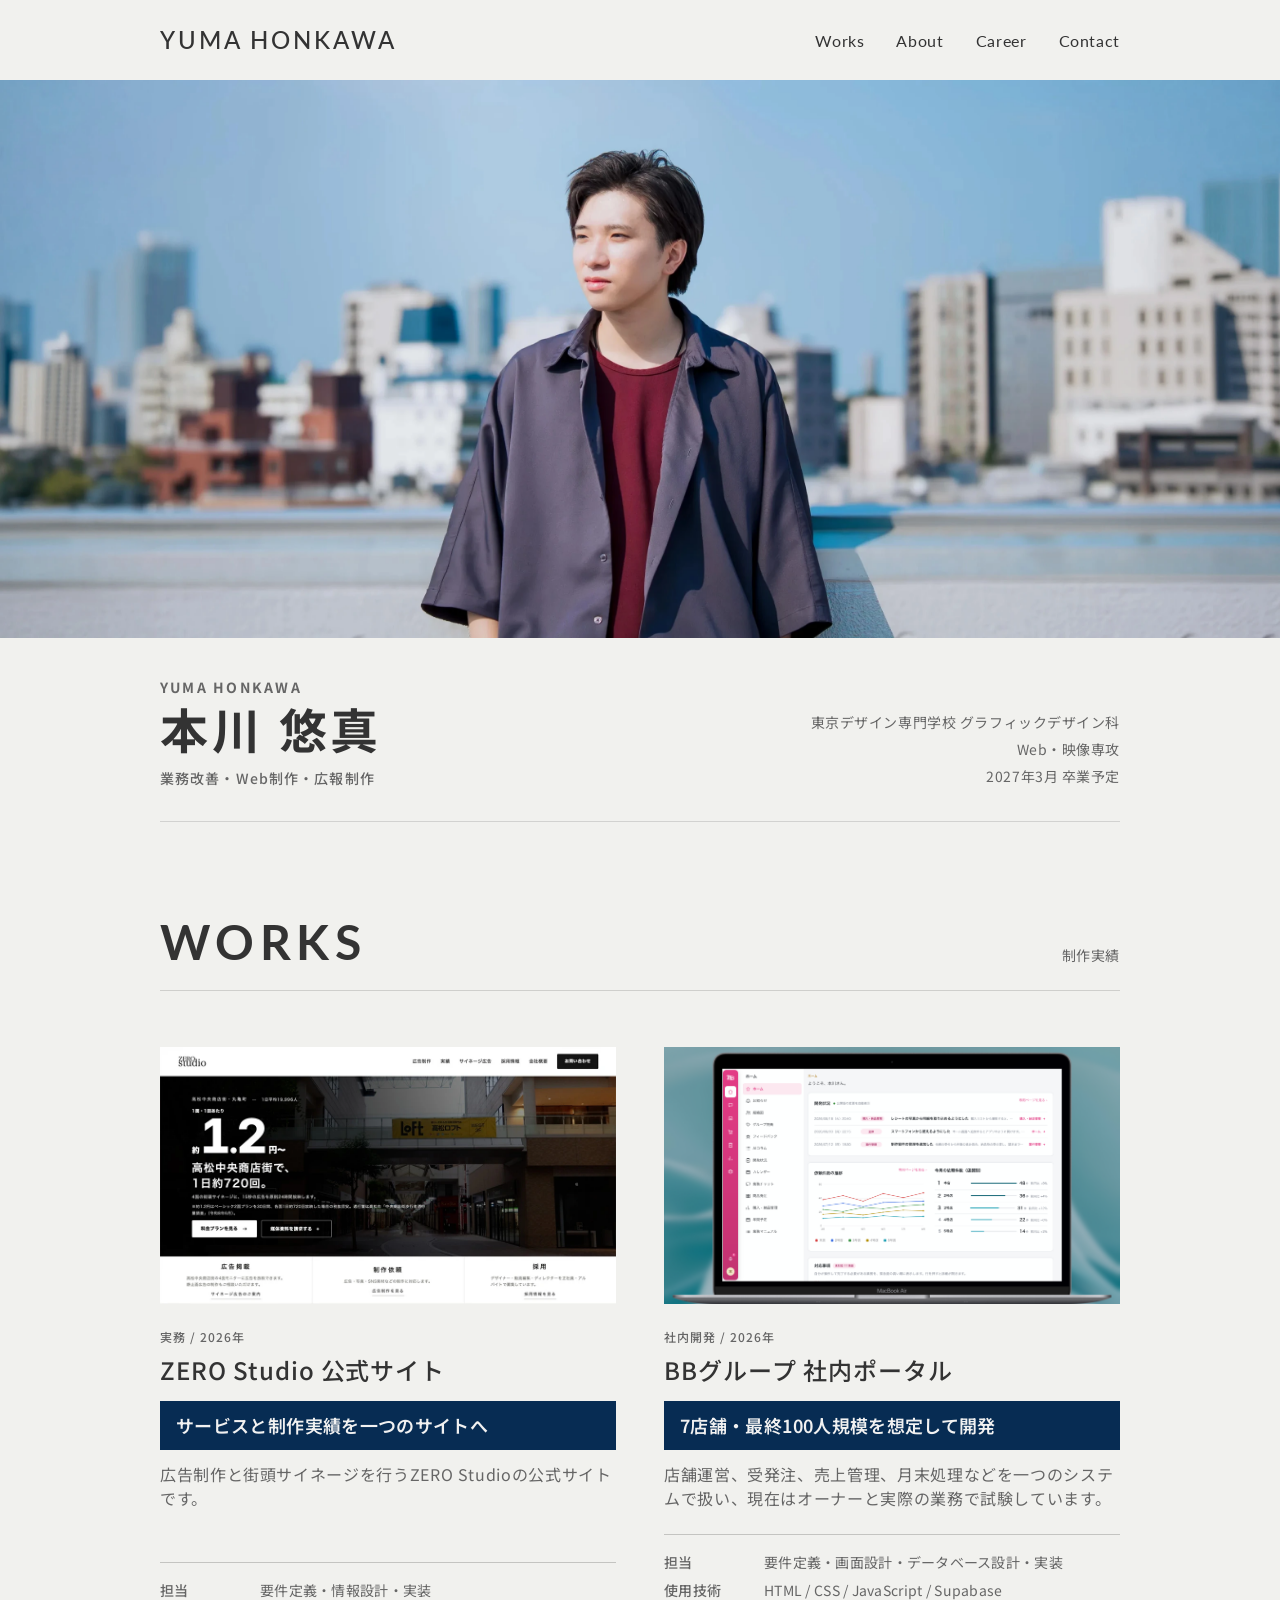
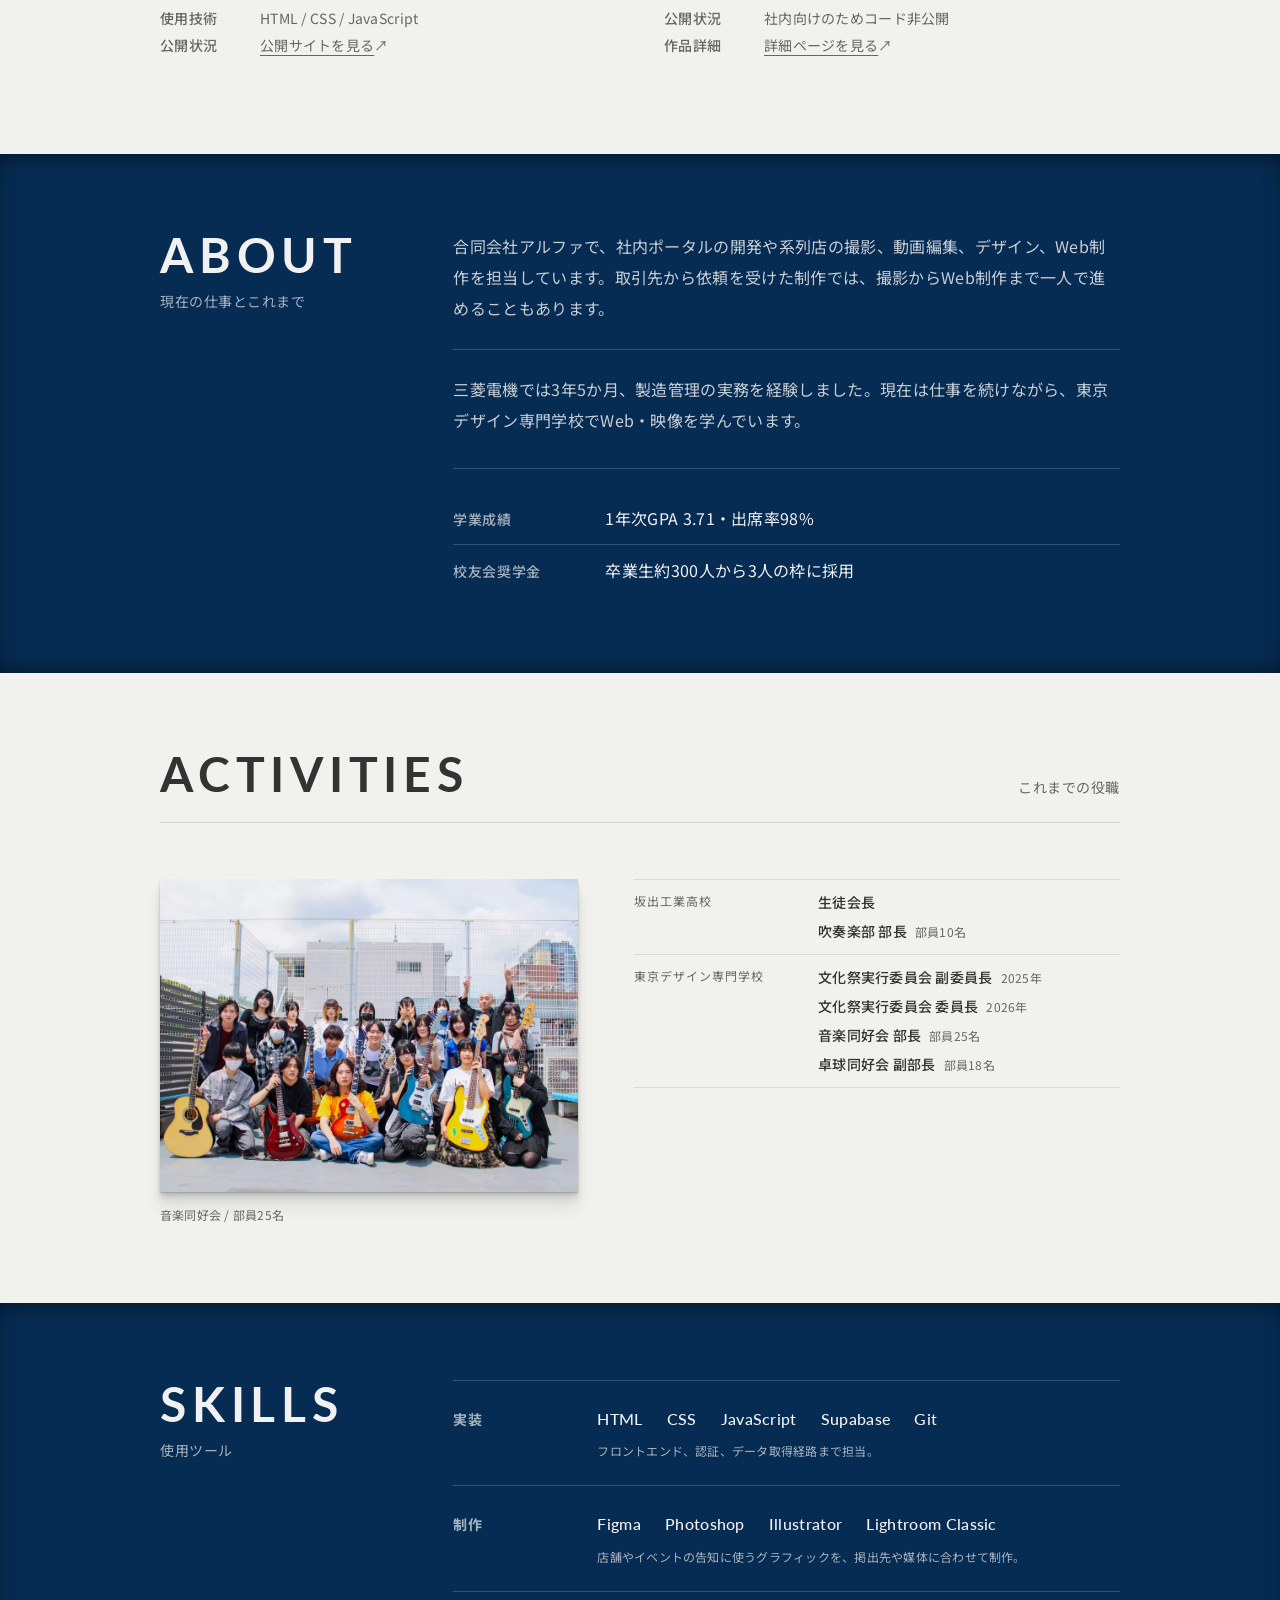
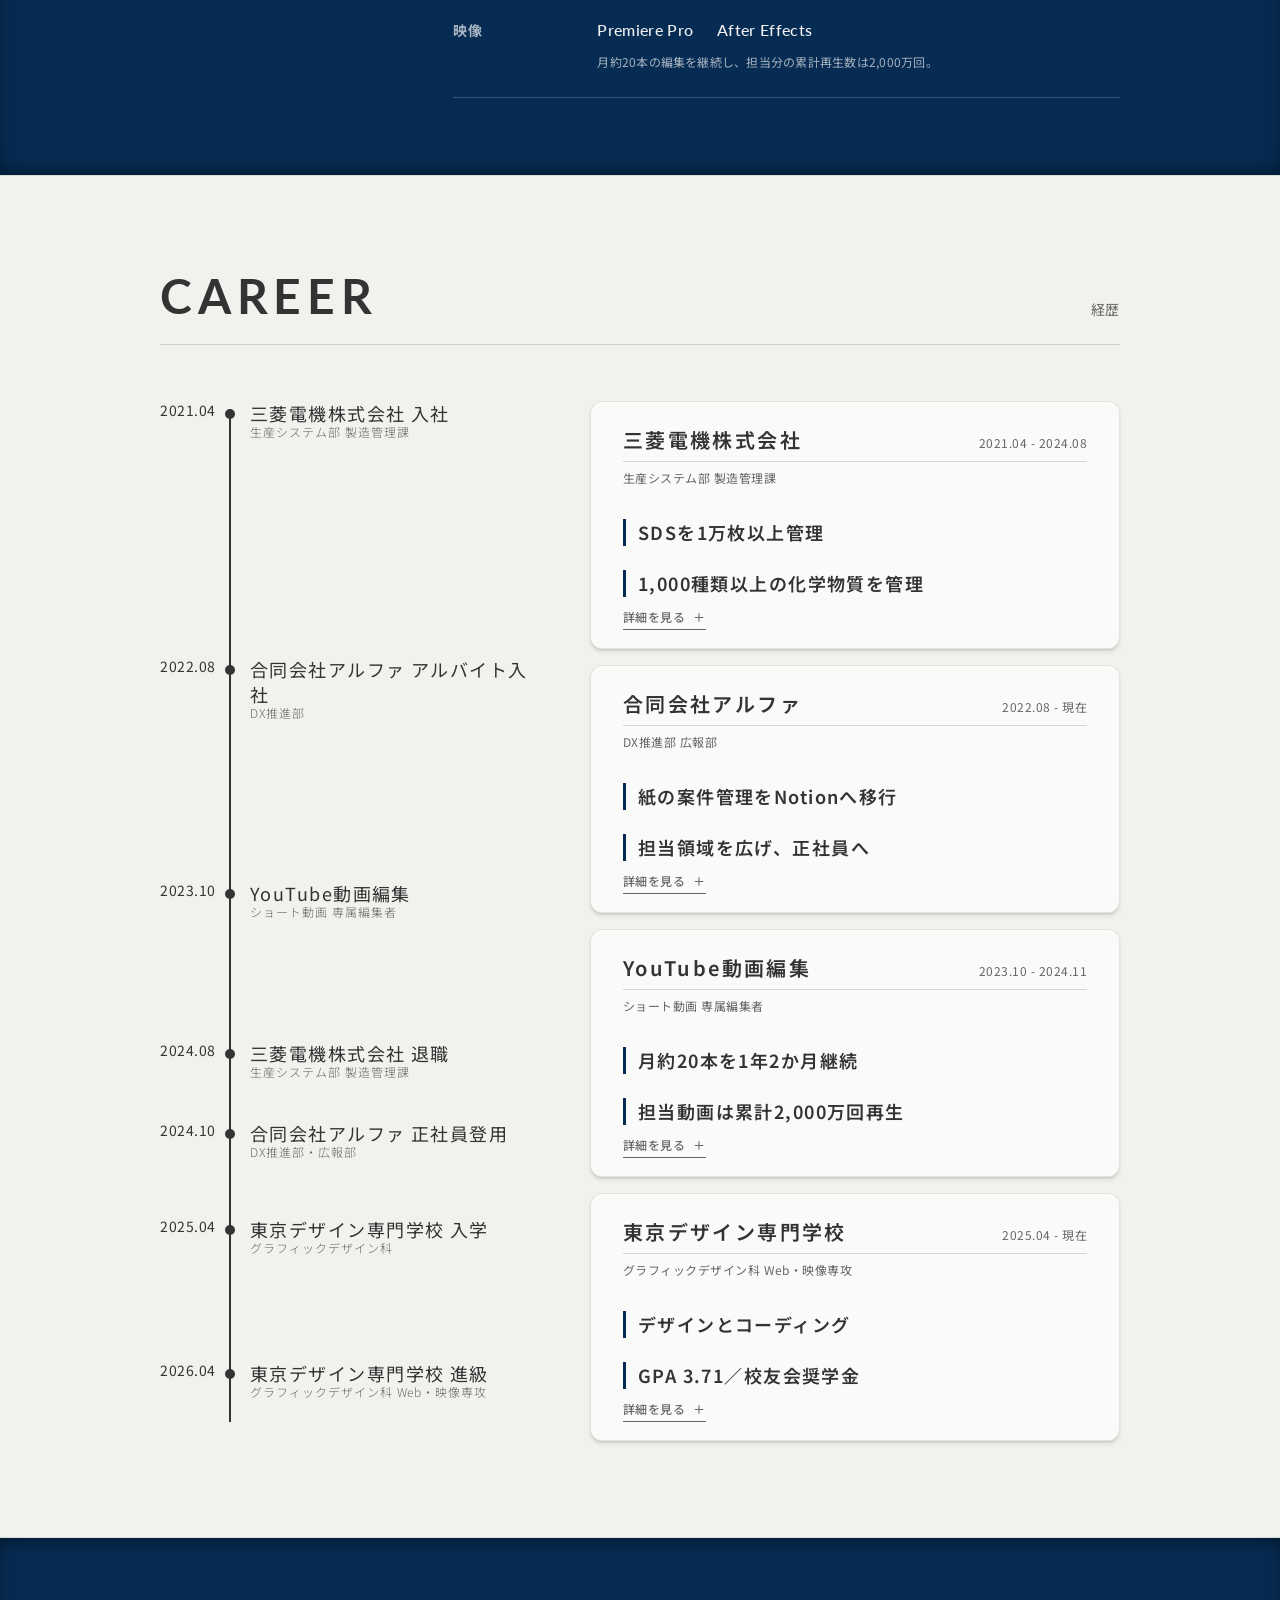
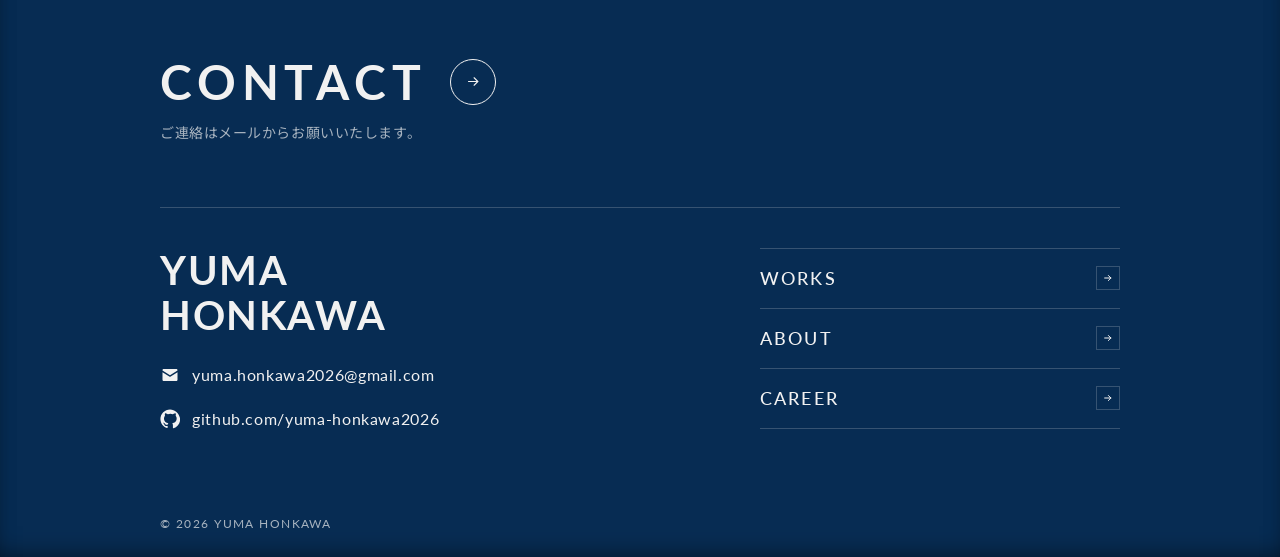
==== commit 1f968e73: "works詳細ページ制作" ====
--- a/index.html
+++ b/index.html
@@ -85,7 +85,7 @@
                         <li class="p-work__item">
                             <a
                                 class="p-work__media p-work__media--link"
-                                href="https://zerostudio.pages.dev"
+                                href="https://zerostudio-takamatsu.com"
                                 target="_blank"
                                 rel="noopener noreferrer"
                                 tabindex="-1"
@@ -106,7 +106,7 @@
                                 <h3 class="p-work__detail-title">
                                     <a
                                         class="p-work__detail-title-link"
-                                        href="https://zerostudio.pages.dev"
+                                        href="https://zerostudio-takamatsu.com"
                                         target="_blank"
                                         rel="noopener noreferrer"
                                         >ZERO Studio 公式サイト</a
@@ -132,7 +132,7 @@
                                         <dd class="p-work__detail-desc">
                                             <a
                                                 class="p-work__detail-link"
-                                                href="https://zerostudio.pages.dev"
+                                                href="https://zerostudio-takamatsu.com"
                                                 target="_blank"
                                                 rel="noopener noreferrer"
                                                 >公開サイトを見る</a
@@ -144,25 +144,32 @@
                         </li>
 
                         <li class="p-work__item">
-                            <div class="p-work__media">
+                            <a
+                                class="p-work__media p-work__media--link"
+                                href="bb-portal.html"
+                                tabindex="-1"
+                                aria-hidden="true"
+                            >
                                 <img
                                     class="p-work__image"
-                                    src="images/work_bb-portal.webp"
+                                    src="images/bb-portal-desktop.png"
                                     alt="BBグループの社内ポータルサイト"
-                                    width="960"
-                                    height="540"
+                                    width="1920"
+                                    height="1440"
                                     loading="lazy"
                                 />
-                            </div>
+                            </a>
 
                             <div class="p-work__detail">
                                 <p class="p-work__detail-label">社内開発 / 2026年</p>
-                                <h3 class="p-work__detail-title">BBグループ 社内ポータル</h3>
+                                <h3 class="p-work__detail-title">
+                                    <a class="p-work__detail-title-link" href="bb-portal.html">BBグループ 社内ポータル</a>
+                                </h3>
                                 <p class="p-work__detail-result" data-result-reveal>
                                     <span class="p-work__detail-result-text">7店舗・最終100人規模を想定して開発</span>
                                 </p>
                                 <p class="p-work__detail-text">
-                                    現在14人で試験運用しながら、共通業務と店舗ごとに異なる業務をまとめる社内ポータルを開発しています。
+                                    店舗運営、受発注、売上管理、月末処理などを一つのシステムで扱い、現在はオーナーと実際の業務で試験しています。
                                 </p>
                                 <dl class="p-work__detail-role">
                                     <div class="p-work__detail-row">
@@ -178,6 +185,13 @@
                                     <div class="p-work__detail-row">
                                         <dt class="p-work__detail-term">公開状況</dt>
                                         <dd class="p-work__detail-desc">社内向けのためコード非公開</dd>
+                                    </div>
+
+                                    <div class="p-work__detail-row">
+                                        <dt class="p-work__detail-term">作品詳細</dt>
+                                        <dd class="p-work__detail-desc">
+                                            <a class="p-work__detail-link" href="bb-portal.html">詳細ページを見る</a>
+                                        </dd>
                                     </div>
                                 </dl>
                             </div>
--- a/css/style.css
+++ b/css/style.css
@@ -349,9 +349,19 @@
 
 
 @media (max-width: 768px) {
+    .l-header {
+        height: auto;
+    }
+
+    .p-gnav {
+        min-height: 80px;
+        height: auto;
+    }
+
     .l-header__logo {
         letter-spacing: var(--letter-spacing-100);
         line-height: 1;
+        white-space: normal;
     }
 
     /* スマホのナビは画面下のタブバーが持つので、ヘッダーの一覧は出さない */
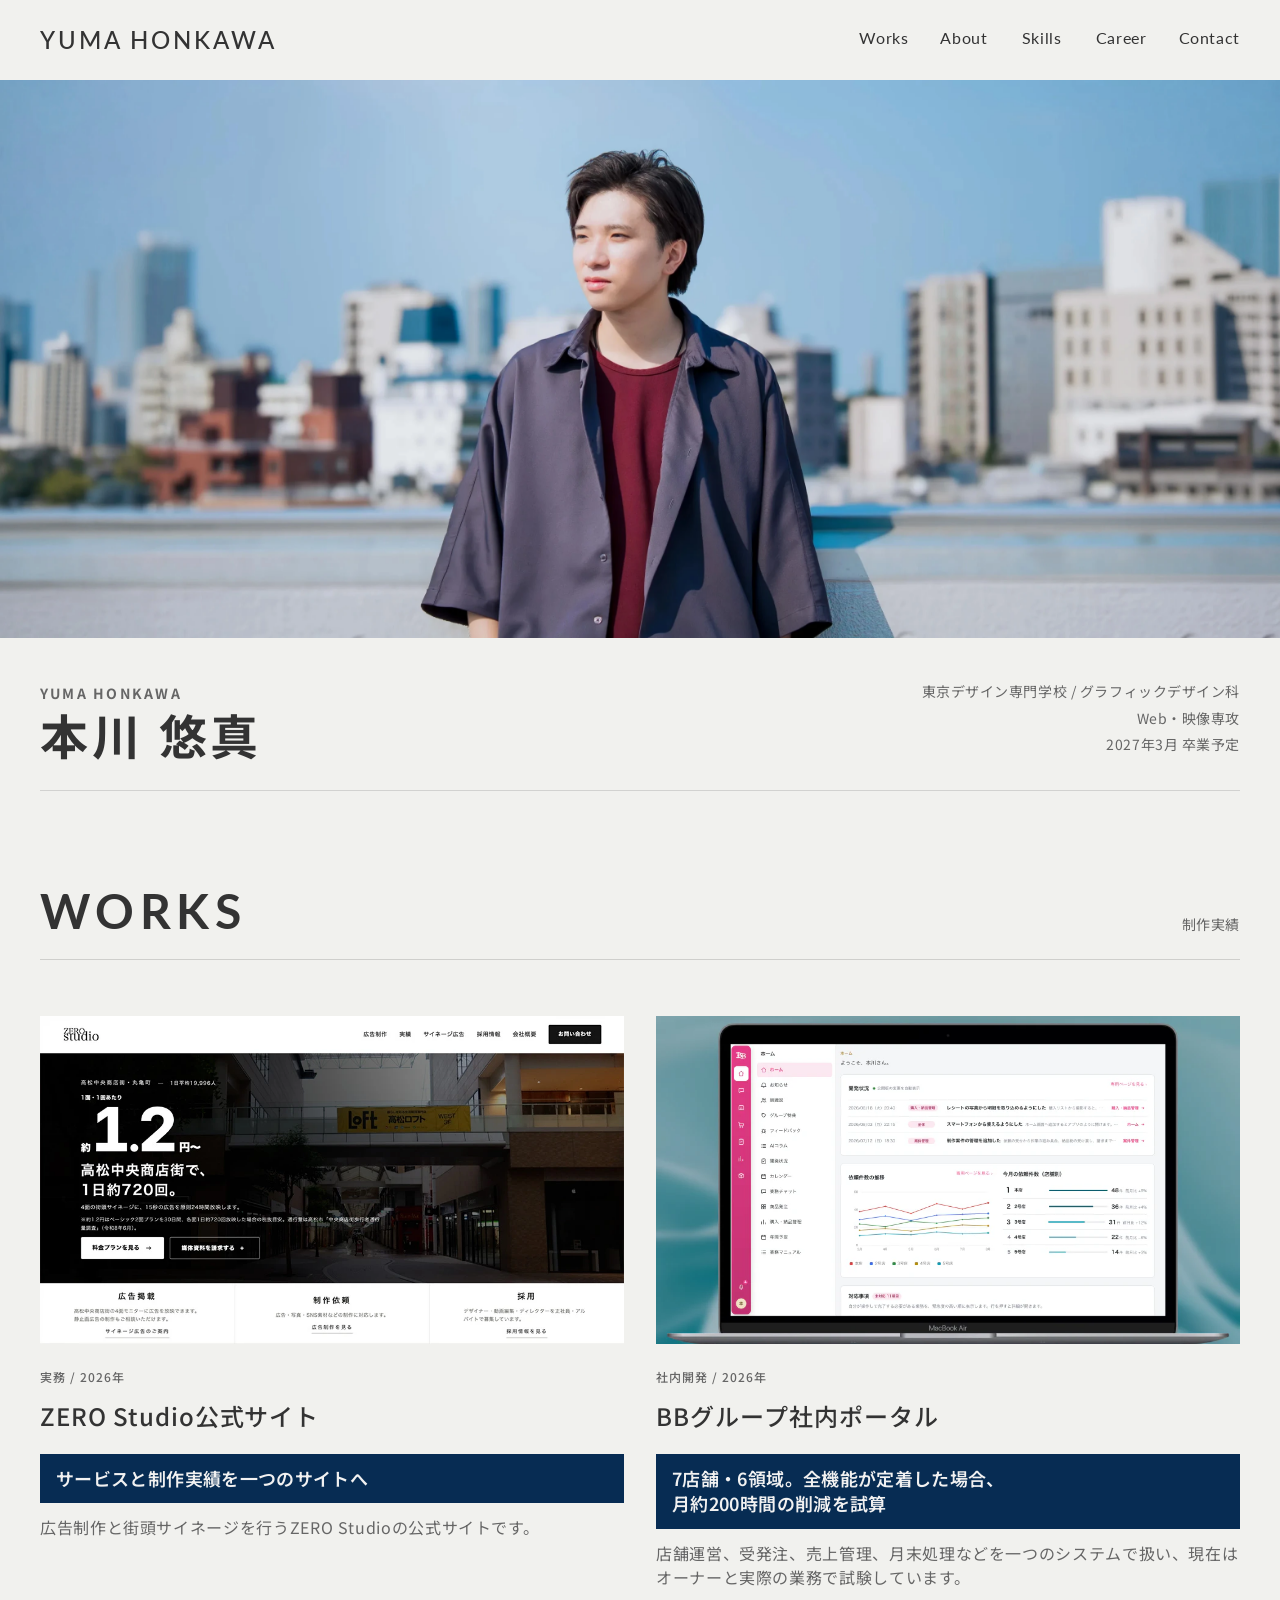
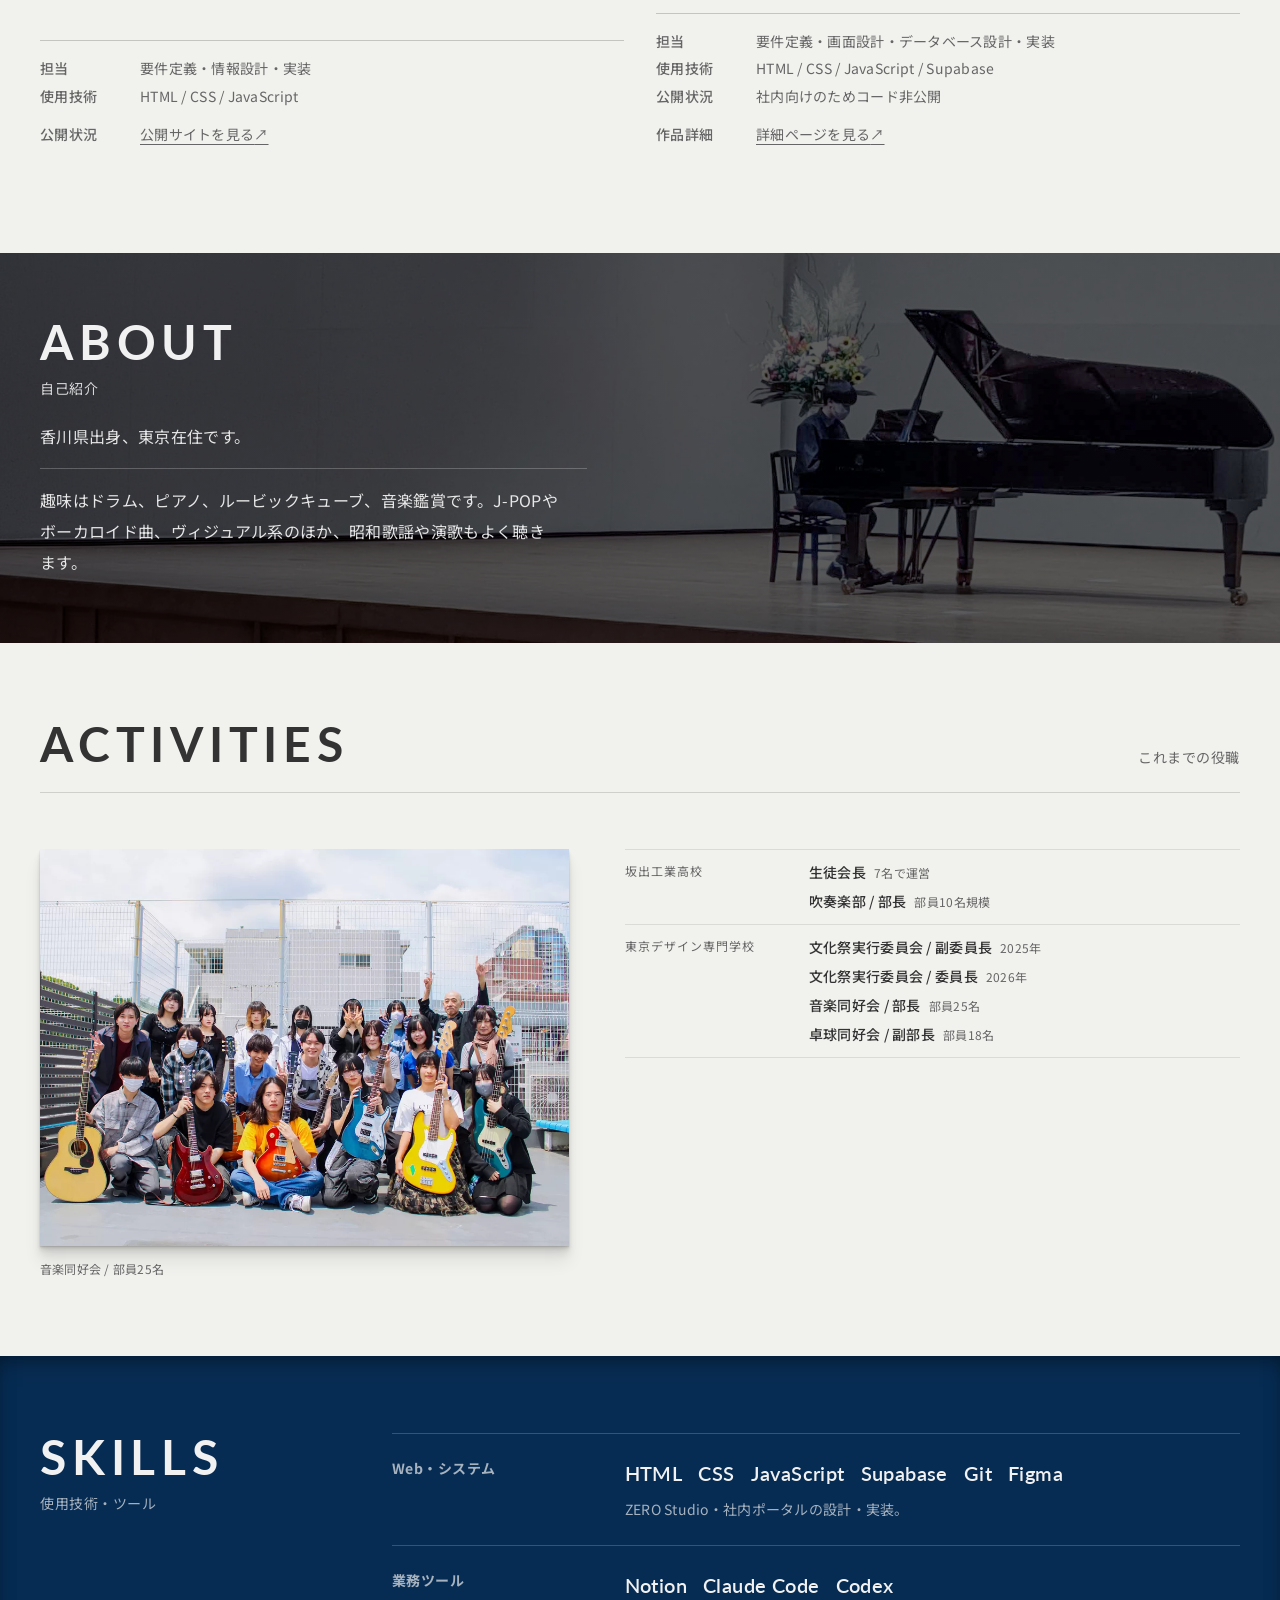
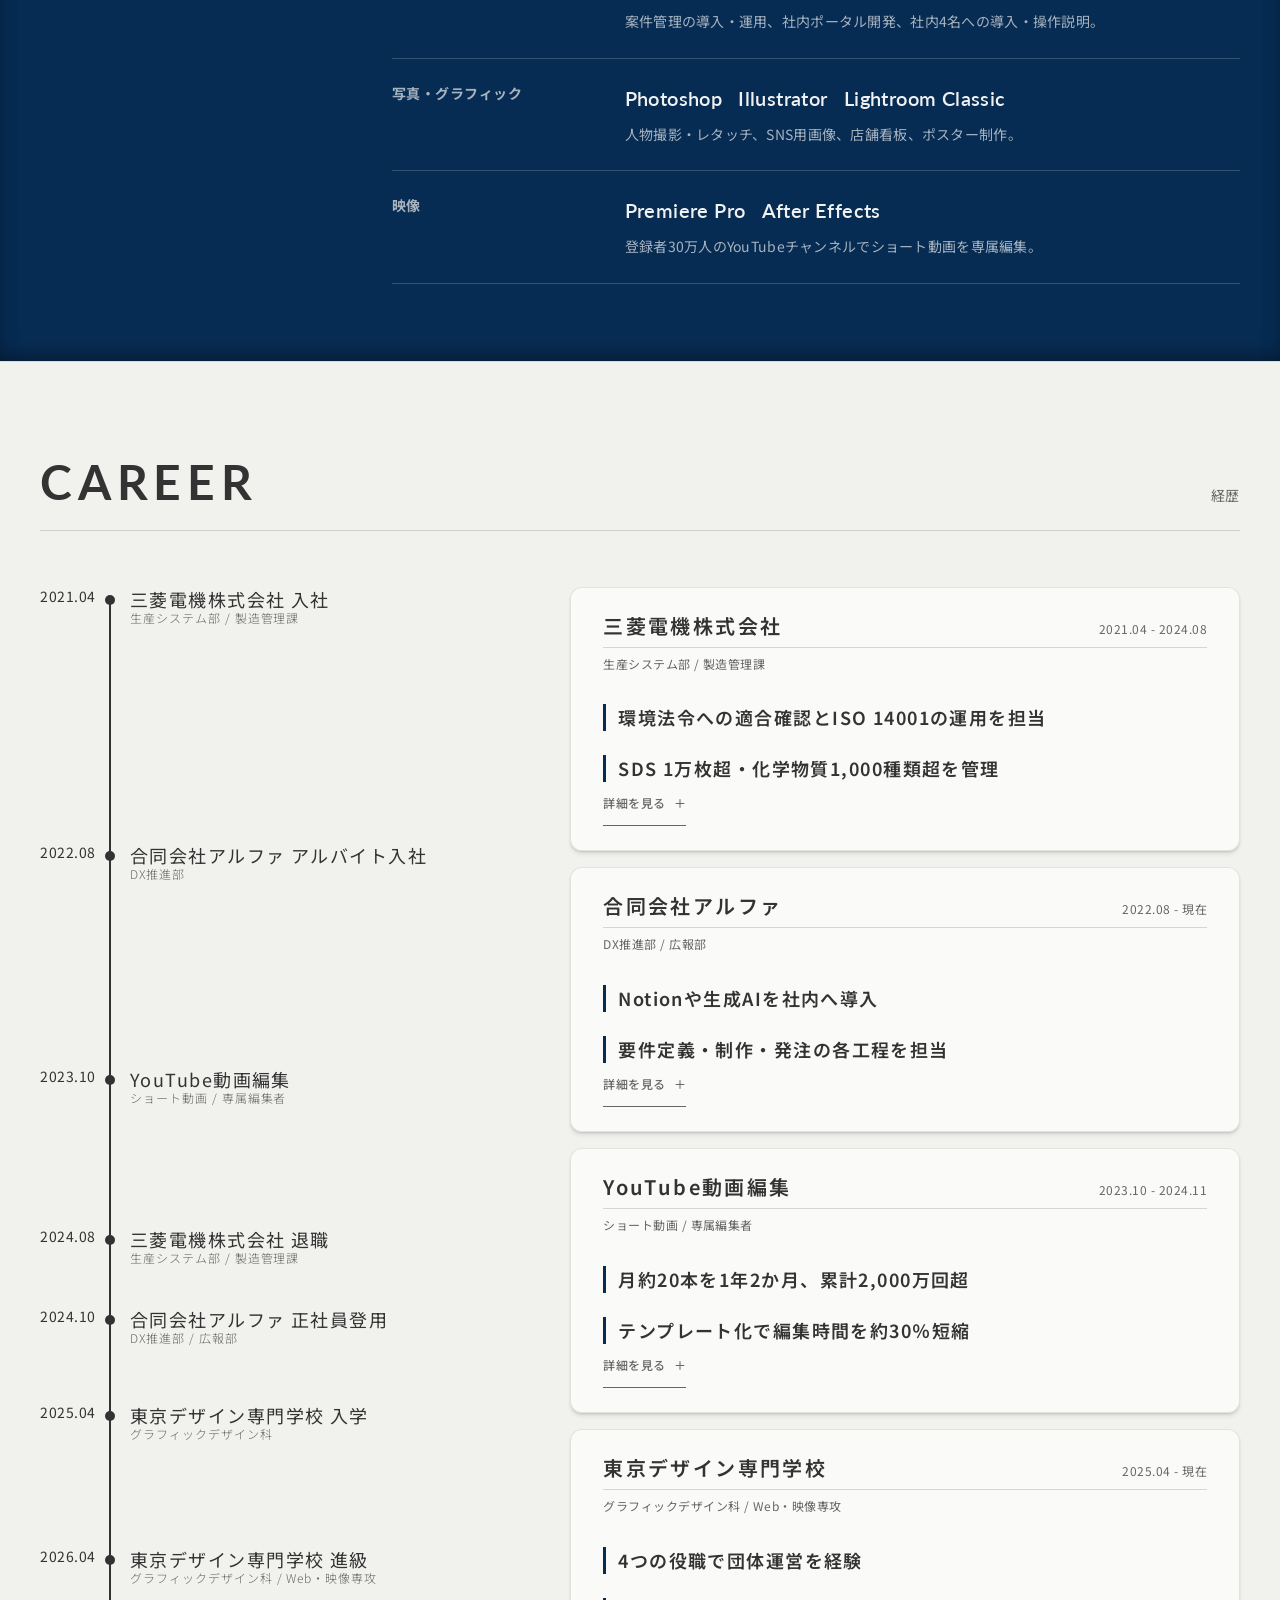
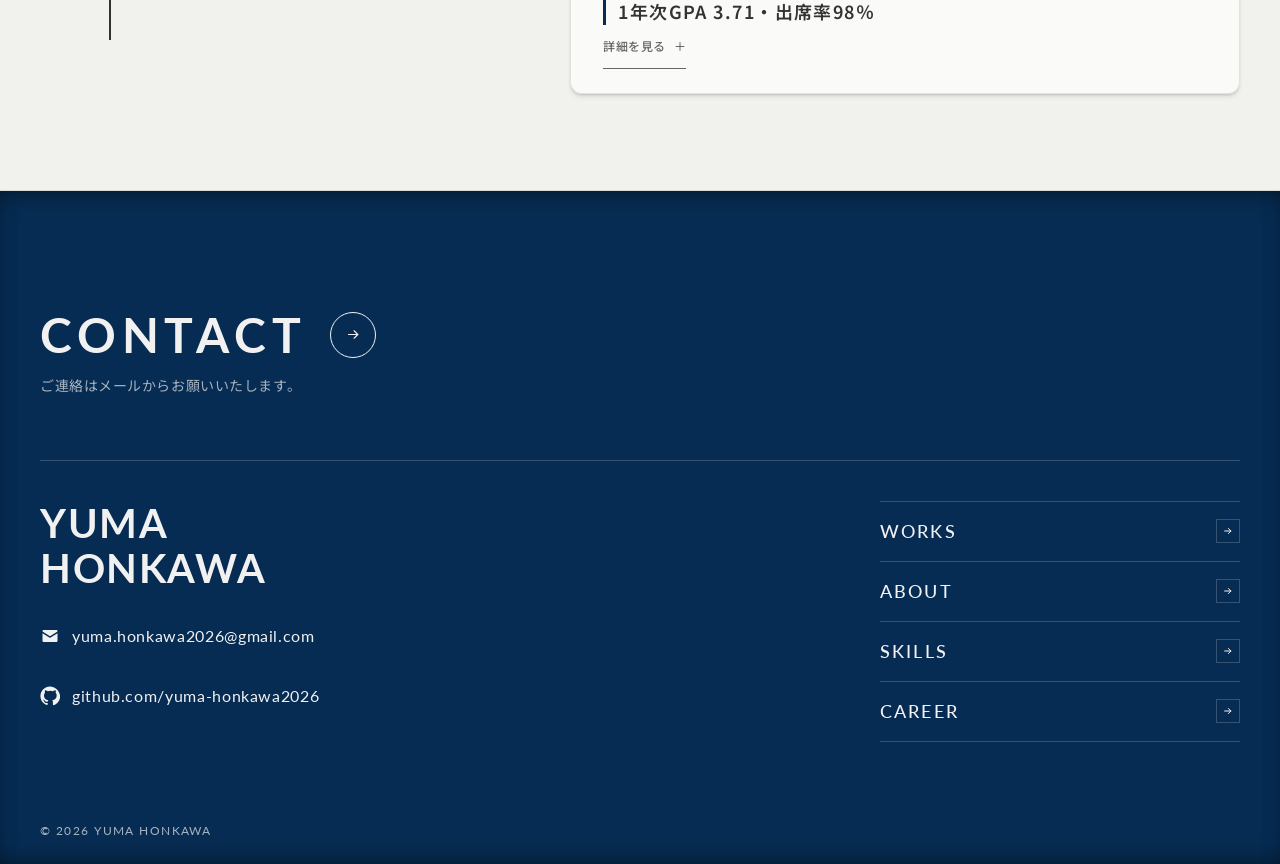
==== commit 61d70e17: "aboutなど全面的に刷新" ====
--- a/index.html
+++ b/index.html
@@ -3,8 +3,8 @@
     <head>
         <meta charset="UTF-8" />
         <meta name="viewport" content="width=device-width, initial-scale=1.0" />
-        <title>本川悠真のPortfolio-Site</title>
-        <meta name="description" content="東京デザイン専門学校2027卒、本川悠真のPortfolioです。" />
+        <title>本川悠真のポートフォリオ</title>
+        <meta name="description" content="本川悠真の制作実績・活動・スキル・経歴をまとめたポートフォリオです。" />
 
         <!-- ファビコン -->
         <link rel="icon" href="favicon.ico" sizes="16x16 32x32 48x48" />
@@ -13,9 +13,9 @@
         <!-- OGP（SNSシェア用） -->
         <meta property="og:type" content="website" />
         <meta property="og:url" content="https://yuma-honkawa2026.github.io/" />
-        <meta property="og:title" content="本川悠真のPortfolio-Site" />
-        <meta property="og:description" content="東京デザイン専門学校2027卒、本川悠真のPortfolioです。" />
-        <meta property="og:site_name" content="本川悠真のPortfolio-Site" />
+        <meta property="og:title" content="本川悠真のポートフォリオ" />
+        <meta property="og:description" content="本川悠真の制作実績・活動・スキル・経歴をまとめたポートフォリオです。" />
+        <meta property="og:site_name" content="本川悠真 Portfolio" />
         <meta property="og:locale" content="ja_JP" />
         <meta property="og:image" content="https://yuma-honkawa2026.github.io/images/ogp.jpg" />
         <meta property="og:image:width" content="1200" />
@@ -25,7 +25,7 @@
         <link rel="preconnect" href="https://fonts.googleapis.com" />
         <link rel="preconnect" href="https://fonts.gstatic.com" crossorigin />
         <link
-            href="https://fonts.googleapis.com/css2?family=Lato:wght@400;500;700&family=Noto+Sans+JP:wght@300;400;500;600;700&display=swap"
+            href="https://fonts.googleapis.com/css2?family=Lato:wght@400;500;700&amp;family=Noto+Sans+JP:wght@300;400;500;600;700&amp;display=swap"
             rel="stylesheet"
         />
 
@@ -42,6 +42,7 @@
                 <ul class="p-gnav__list" id="gnav-list">
                     <li class="p-gnav__item"><a class="p-gnav__link" href="#works">Works</a></li>
                     <li class="p-gnav__item"><a class="p-gnav__link" href="#about">About</a></li>
+                    <li class="p-gnav__item"><a class="p-gnav__link" href="#skills">Skills</a></li>
                     <li class="p-gnav__item"><a class="p-gnav__link" href="#career">Career</a></li>
                     <li class="p-gnav__item"><a class="p-gnav__link" href="#contact">Contact</a></li>
                 </ul>
@@ -63,11 +64,10 @@
                     <div class="p-hero__name">
                         <p class="p-hero__name-en">YUMA HONKAWA</p>
                         <h1 class="p-hero__name-ja">本川 悠真</h1>
-                        <p class="p-hero__role">業務改善・Web制作・広報制作</p>
                     </div>
 
                     <p class="p-hero__school">
-                        東京デザイン専門学校 グラフィックデザイン科<br />
+                        東京デザイン専門学校 / グラフィックデザイン科<br />
                         Web・映像専攻<br />
                         2027年3月 卒業予定<br />
                     </p>
@@ -109,13 +109,13 @@
                                         href="https://zerostudio-takamatsu.com"
                                         target="_blank"
                                         rel="noopener noreferrer"
-                                        >ZERO Studio 公式サイト</a
+                                        ><span class="u-nowrap">ZERO Studio</span> <span class="u-nowrap">公式サイト</span></a
                                     >
                                 </h3>
                                 <p class="p-work__detail-result" data-result-reveal>
                                     <span class="p-work__detail-result-text">サービスと制作実績を一つのサイトへ</span>
                                 </p>
-                                <p class="p-work__detail-text">広告制作と街頭サイネージを行うZERO Studioの公式サイトです。</p>
+                                <p class="p-work__detail-text">広告制作と街頭サイネージを行うZERO Studioの<span class="u-nowrap">公式サイトです。</span></p>
                                 <dl class="p-work__detail-role">
                                     <div class="p-work__detail-row">
                                         <dt class="p-work__detail-term">担当</dt>
@@ -152,10 +152,10 @@
                             >
                                 <img
                                     class="p-work__image"
-                                    src="images/bb-portal-desktop.png"
+                                    src="images/work_bb-portal-card.webp"
                                     alt="BBグループの社内ポータルサイト"
-                                    width="1920"
-                                    height="1440"
+                                    width="960"
+                                    height="720"
                                     loading="lazy"
                                 />
                             </a>
@@ -163,10 +163,10 @@
                             <div class="p-work__detail">
                                 <p class="p-work__detail-label">社内開発 / 2026年</p>
                                 <h3 class="p-work__detail-title">
-                                    <a class="p-work__detail-title-link" href="bb-portal.html">BBグループ 社内ポータル</a>
+                                    <a class="p-work__detail-title-link" href="bb-portal.html"><span class="u-nowrap">BBグループ</span> <span class="u-nowrap">社内ポータル</span></a>
                                 </h3>
                                 <p class="p-work__detail-result" data-result-reveal>
-                                    <span class="p-work__detail-result-text">7店舗・最終100人規模を想定して開発</span>
+                                    <span class="p-work__detail-result-text"><span class="p-work__detail-result-phrase">7店舗・6領域。</span><wbr /><span class="p-work__detail-result-phrase">全機能が定着した場合、</span><br /><span class="p-work__detail-result-phrase">月約200時間の削減を試算</span></span>
                                 </p>
                                 <p class="p-work__detail-text">
                                     店舗運営、受発注、売上管理、月末処理などを一つのシステムで扱い、現在はオーナーと実際の業務で試験しています。
@@ -204,28 +204,16 @@
                 <div class="l-inner">
                     <header class="c-section-head c-section-head--aside">
                         <h2 class="c-section-title">ABOUT</h2>
-                        <p class="c-section-subtitle">現在の仕事とこれまで</p>
+                        <p class="c-section-subtitle">自己紹介</p>
                     </header>
 
                     <div class="p-about__body">
                         <p class="p-about__text">
-                            合同会社アルファで、社内ポータルの開発や系列店の撮影、動画編集、デザイン、Web制作を担当しています。取引先から依頼を受けた制作では、撮影からWeb制作まで一人で進めることもあります。
+                            香川県出身、東京在住です。
                         </p>
                         <p class="p-about__text">
-                            三菱電機では3年5か月、製造管理の実務を経験しました。現在は仕事を続けながら、東京デザイン専門学校でWeb・映像を学んでいます。
+                            趣味はドラム、ピアノ、<span class="u-nowrap">ルービックキューブ</span>、<span class="u-nowrap u-nowrap--short">音楽鑑賞です。</span><span class="u-nowrap u-nowrap--short">J-POP</span>や<span class="u-nowrap u-nowrap--short">ボーカロイド曲</span>、<span class="u-nowrap u-nowrap--short">ヴィジュアル系</span>のほか、<span class="u-nowrap u-nowrap--short">昭和歌謡や演歌</span>もよく聴きます。
                         </p>
-
-                        <dl class="p-about__facts">
-                            <div class="p-about__fact">
-                                <dt class="p-about__fact-term">学業成績</dt>
-                                <dd class="p-about__fact-desc">1年次GPA 3.71・出席率98%</dd>
-                            </div>
-
-                            <div class="p-about__fact">
-                                <dt class="p-about__fact-term">校友会奨学金</dt>
-                                <dd class="p-about__fact-desc">卒業生約300人から3人の枠に採用</dd>
-                            </div>
-                        </dl>
                     </div>
                 </div>
             </section>
@@ -257,18 +245,18 @@
                             <div class="p-activities__row">
                                 <dt class="p-activities__org">坂出工業高校</dt>
                                 <dd class="p-activities__roles">
-                                    <span class="p-activities__role">生徒会長</span>
-                                    <span class="p-activities__role">吹奏楽部 部長<small>部員10名</small></span>
+                                    <span class="p-activities__role">生徒会長<small>7名で運営</small></span>
+                                    <span class="p-activities__role">吹奏楽部 / 部長<small>部員10名規模</small></span>
                                 </dd>
                             </div>
 
                             <div class="p-activities__row">
                                 <dt class="p-activities__org">東京デザイン専門学校</dt>
                                 <dd class="p-activities__roles">
-                                    <span class="p-activities__role">文化祭実行委員会 副委員長<small>2025年</small></span>
-                                    <span class="p-activities__role">文化祭実行委員会 委員長<small>2026年</small></span>
-                                    <span class="p-activities__role">音楽同好会 部長<small>部員25名</small></span>
-                                    <span class="p-activities__role">卓球同好会 副部長<small>部員18名</small></span>
+                                    <span class="p-activities__role">文化祭実行委員会 / 副委員長<small>2025年</small></span>
+                                    <span class="p-activities__role">文化祭実行委員会 / 委員長<small>2026年</small></span>
+                                    <span class="p-activities__role">音楽同好会 / 部長<small>部員25名</small></span>
+                                    <span class="p-activities__role">卓球同好会 / 副部長<small>部員18名</small></span>
                                 </dd>
                             </div>
                         </dl>
@@ -276,16 +264,16 @@
                 </div>
             </section>
 
-            <section class="p-skills l-section">
+            <section class="p-skills l-section" id="skills">
                 <div class="l-inner">
                     <header class="c-section-head c-section-head--aside">
                         <h2 class="c-section-title">SKILLS</h2>
-                        <p class="c-section-subtitle">使用ツール</p>
+                        <p class="c-section-subtitle">使用技術・ツール</p>
                     </header>
 
                     <dl class="p-skills__list">
                         <div class="p-skills__group">
-                            <dt class="p-skills__category">実装</dt>
+                            <dt class="p-skills__category">Web・システム</dt>
                             <dd class="p-skills__content">
                                 <p class="p-skills__items">
                                     <span class="p-skills__item">HTML</span>
@@ -293,21 +281,39 @@
                                     <span class="p-skills__item">JavaScript</span>
                                     <span class="p-skills__item">Supabase</span>
                                     <span class="p-skills__item">Git</span>
-                                </p>
-                                <small class="p-skills__description">フロントエンド、認証、データ取得経路まで担当。</small>
+                                    <span class="p-skills__item">Figma</span>
+                                </p>
+                                <p class="p-skills__usage">
+                                    ZERO Studio・社内ポータルの設計・実装。
+                                </p>
                             </dd>
                         </div>
 
                         <div class="p-skills__group">
-                            <dt class="p-skills__category">制作</dt>
+                            <dt class="p-skills__category">業務ツール</dt>
                             <dd class="p-skills__content">
                                 <p class="p-skills__items">
-                                    <span class="p-skills__item">Figma</span>
+                                    <span class="p-skills__item">Notion</span>
+                                    <span class="p-skills__item">Claude Code</span>
+                                    <span class="p-skills__item">Codex</span>
+                                </p>
+                                <p class="p-skills__usage">
+                                    案件管理の導入・運用、社内ポータル開発、社内4名への導入・操作説明。
+                                </p>
+                            </dd>
+                        </div>
+
+                        <div class="p-skills__group">
+                            <dt class="p-skills__category">写真・グラフィック</dt>
+                            <dd class="p-skills__content">
+                                <p class="p-skills__items">
                                     <span class="p-skills__item">Photoshop</span>
                                     <span class="p-skills__item">Illustrator</span>
                                     <span class="p-skills__item">Lightroom Classic</span>
                                 </p>
-                                <small class="p-skills__description">店舗やイベントの告知に使うグラフィックを、掲出先や媒体に合わせて制作。</small>
+                                <p class="p-skills__usage">
+                                    人物撮影・レタッチ、SNS用画像、店舗看板、ポスター制作。
+                                </p>
                             </dd>
                         </div>
 
@@ -318,7 +324,9 @@
                                     <span class="p-skills__item">Premiere Pro</span>
                                     <span class="p-skills__item">After Effects</span>
                                 </p>
-                                <small class="p-skills__description">月約20本の編集を継続し、担当分の累計再生数は2,000万回。</small>
+                                <p class="p-skills__usage">
+                                    登録者30万人のYouTubeチャンネルでショート動画を専属編集。
+                                </p>
                             </dd>
                         </div>
                     </dl>
@@ -339,8 +347,10 @@
                                     <time class="p-timeline__date" datetime="2021-04">2021.04</time>
 
                                     <div class="p-timeline__body">
-                                        <h3 class="p-timeline__title">三菱電機株式会社 入社</h3>
-                                        <p class="p-timeline__subtitle">生産システム部 製造管理課</p>
+                                        <h3 class="p-timeline__title">
+                                            三菱電機株式会社 <span class="p-timeline__event">入社</span>
+                                        </h3>
+                                        <p class="p-timeline__subtitle">生産システム部 / 製造管理課</p>
                                     </div>
                                 </li>
 
@@ -348,7 +358,9 @@
                                     <time class="p-timeline__date" datetime="2022-08">2022.08</time>
 
                                     <div class="p-timeline__body">
-                                        <h3 class="p-timeline__title">合同会社アルファ アルバイト入社</h3>
+                                        <h3 class="p-timeline__title">
+                                            合同会社アルファ <span class="p-timeline__event">アルバイト入社</span>
+                                        </h3>
                                         <p class="p-timeline__subtitle">DX推進部</p>
                                     </div>
                                 </li>
@@ -358,7 +370,7 @@
 
                                     <div class="p-timeline__body">
                                         <h3 class="p-timeline__title">YouTube動画編集</h3>
-                                        <p class="p-timeline__subtitle">ショート動画 専属編集者</p>
+                                        <p class="p-timeline__subtitle">ショート動画 / 専属編集者</p>
                                     </div>
                                 </li>
 
@@ -366,8 +378,10 @@
                                     <time class="p-timeline__date" datetime="2024-08">2024.08</time>
 
                                     <div class="p-timeline__body">
-                                        <h3 class="p-timeline__title">三菱電機株式会社 退職</h3>
-                                        <p class="p-timeline__subtitle">生産システム部 製造管理課</p>
+                                        <h3 class="p-timeline__title">
+                                            三菱電機株式会社 <span class="p-timeline__event">退職</span>
+                                        </h3>
+                                        <p class="p-timeline__subtitle">生産システム部 / 製造管理課</p>
                                     </div>
                                 </li>
 
@@ -379,8 +393,10 @@
                                     <time class="p-timeline__date" datetime="2024-10">2024.10</time>
 
                                     <div class="p-timeline__body">
-                                        <h3 class="p-timeline__title">合同会社アルファ 正社員登用</h3>
-                                        <p class="p-timeline__subtitle">DX推進部・広報部</p>
+                                        <h3 class="p-timeline__title">
+                                            合同会社アルファ <span class="p-timeline__event">正社員登用</span>
+                                        </h3>
+                                        <p class="p-timeline__subtitle">DX推進部 / 広報部</p>
                                     </div>
                                 </li>
 
@@ -392,17 +408,21 @@
                                     <time class="p-timeline__date" datetime="2025-04">2025.04</time>
 
                                     <div class="p-timeline__body">
-                                        <h3 class="p-timeline__title">東京デザイン専門学校 入学</h3>
+                                        <h3 class="p-timeline__title">
+                                            東京デザイン専門学校 <span class="p-timeline__event">入学</span>
+                                        </h3>
                                         <p class="p-timeline__subtitle">グラフィックデザイン科</p>
                                     </div>
                                 </li>
 
-                                <li class="p-timeline__item" data-org="tda" style="--career-start: 60; --career-span: 3">
+                                <li class="p-timeline__item" data-org="tda" style="--career-start: 60; --career-span: 5">
                                     <time class="p-timeline__date" datetime="2026-04">2026.04</time>
 
                                     <div class="p-timeline__body">
-                                        <h3 class="p-timeline__title">東京デザイン専門学校 進級</h3>
-                                        <p class="p-timeline__subtitle">グラフィックデザイン科 Web・映像専攻</p>
+                                        <h3 class="p-timeline__title">
+                                            東京デザイン専門学校 <span class="p-timeline__event">進級</span>
+                                        </h3>
+                                        <p class="p-timeline__subtitle">グラフィックデザイン科 / Web・映像専攻</p>
                                     </div>
                                 </li>
                             </ol>
@@ -416,7 +436,7 @@
                                 <span
                                     class="p-timeline__range"
                                     data-org="alpha"
-                                    style="--range-start: 16; --range-span: 47"
+                                    style="--range-start: 16; --range-span: 49"
                                 ></span>
                                 <span
                                     class="p-timeline__range"
@@ -426,7 +446,7 @@
                                 <span
                                     class="p-timeline__range"
                                     data-org="tda"
-                                    style="--range-start: 48; --range-span: 15; --range-shift: 3"
+                                    style="--range-start: 48; --range-span: 17; --range-shift: 3"
                                 ></span>
                             </div>
                         </div>
@@ -437,16 +457,15 @@
                                     <h3 class="p-career-card__title">三菱電機株式会社</h3>
                                     <p class="p-career-card__period">2021.04 - 2024.08</p>
                                 </div>
-                                <p class="p-career-card__role">生産システム部 製造管理課</p>
+                                <p class="p-career-card__role">生産システム部 / 製造管理課</p>
                                 <div class="p-career-card__details" id="career-mitsubishi-details">
-                                    <p class="p-career-card__lead">SDSを1万枚以上管理</p>
-                                    <p class="p-career-card__text">
-                                        化学物質の安全データシート（SDS）を1万枚以上確認し、大気汚染防止法などに沿って排出物をチェックしていました。ISO
-                                        14001では、文書の更新、実績の集計、内部監査、外部審査への対応、環境目標の管理、廃棄物処理を担当しました。
+                                    <p class="p-career-card__lead">環境法令への適合確認と<span class="u-nowrap">ISO 14001</span>の運用を担当</p>
+                                    <p class="p-career-card__text" aria-hidden="true">
+                                        大気汚染防止法などに基づく排出物の適合確認を3年間担当しました。<span class="u-nowrap">ISO 14001</span>では、文書更新、実績集計、内部監査・外部審査への対応、環境目標の管理、廃棄物処理に<span class="u-nowrap">携わりました。</span>
                                     </p>
-                                    <p class="p-career-card__lead">1,000種類以上の化学物質を管理</p>
-                                    <p class="p-career-card__text">
-                                        数千行のExcelデータを使い、1,000種類以上の化学物質の在庫と使用状況を管理しました。入社初期には、部署ポータルの記事作成と更新も担当しました。
+                                    <p class="p-career-card__lead">SDS 1万枚超・化学物質1,000種類超を管理</p>
+                                    <p class="p-career-card__text" aria-hidden="true">
+                                        化学物質の安全データシート（SDS）1万枚以上の内容を確認し、数千行のExcelデータで1,000種類以上の化学物質の在庫と使用状況を管理しました。
                                     </p>
                                 </div>
                                 <button
@@ -465,15 +484,15 @@
                                     <h3 class="p-career-card__title">合同会社アルファ</h3>
                                     <p class="p-career-card__period">2022.08 - 現在</p>
                                 </div>
-                                <p class="p-career-card__role">DX推進部 広報部</p>
+                                <p class="p-career-card__role">DX推進部 / 広報部</p>
                                 <div class="p-career-card__details" id="career-alpha-details">
-                                    <p class="p-career-card__lead">紙の案件管理をNotionへ移行</p>
-                                    <p class="p-career-card__text">
-                                        紙で管理していた案件情報をNotionへ移しました。5人で使い始め、現在も月約30件の案件管理に使っています。運用は3年続いています。
+                                    <p class="p-career-card__lead">Notionや生成AIを<span class="u-nowrap">社内へ導入</span></p>
+                                    <p class="p-career-card__text" aria-hidden="true">
+                                        紙で管理していた案件情報をNotionへ移し、5名で4年間運用しています。生成AIは、代表の業務に合わせて<span class="u-nowrap">Claude Code / Codex</span>で作業を実演し、それをきっかけに社内への導入が決まりました。代表・オーナー・社員2名の計4名に初期設定を行い、操作方法を説明しました。現在も4名全員が業務で利用しています。
                                     </p>
-                                    <p class="p-career-card__lead">担当領域を広げ、正社員へ</p>
-                                    <p class="p-career-card__text">
-                                        2022年にアルバイトとして入社し、2024年10月に正社員になりました。現在はDX推進部と広報部に所属し、撮影、動画編集、デザイン、SNS運用、Web制作を担当しています。SNSの月間閲覧数は、2か月で約2万から約10万に伸びました。
+                                    <p class="p-career-card__lead">要件定義・制作・発注の<span class="u-nowrap">各工程を担当</span></p>
+                                    <p class="p-career-card__text" aria-hidden="true">
+                                        人物写真の撮影・レタッチのほか、SNS用画像、店舗看板、ポスター、Webなどを制作しています。店舗看板では、各店の店長や責任者へのヒアリングをもとに掲載内容と仕様を決め、撮影、レタッチ、デザイン、印刷手配、設置、掲出後の確認までをチームで担当しました。Instagram運用では、提案した運用方針が採用され、広告を出していない期間の月間閲覧数は、2か月で約2万から約10万へ増加しました。
                                     </p>
                                 </div>
                                 <button
@@ -492,16 +511,15 @@
                                     <h3 class="p-career-card__title">YouTube動画編集</h3>
                                     <p class="p-career-card__period">2023.10 - 2024.11</p>
                                 </div>
-                                <p class="p-career-card__role">ショート動画 専属編集者</p>
+                                <p class="p-career-card__role">ショート動画 / 専属編集者</p>
                                 <div class="p-career-card__details" id="career-youtube-details">
-                                    <p class="p-career-card__lead">月約20本を1年2か月継続</p>
-                                    <p class="p-career-card__text">
-                                        Premiere ProとAfter
-                                        Effectsを使い、ショート動画を月約20本、1年2か月にわたって納品しました。
+                                    <p class="p-career-card__lead">月約20本を1年2か月、<span class="u-nowrap">累計2,000万回超</span></p>
+                                    <p class="p-career-card__text" aria-hidden="true">
+                                        登録者30万人のチャンネルで専属編集を担当し、ショート動画を月約20本、1年2か月にわたって納品しました。担当動画の累計再生数は2,000万回を超えています。
                                     </p>
-                                    <p class="p-career-card__lead">担当動画は累計2,000万回再生</p>
-                                    <p class="p-career-card__text">
-                                        登録者30万人のチャンネルで専属編集を担当しました。担当した動画の合計再生数は2,000万回を超えています。
+                                    <p class="p-career-card__lead">テンプレート化で編集時間を<span class="u-nowrap">約30％短縮</span></p>
+                                    <p class="p-career-card__text" aria-hidden="true">
+                                        繰り返す編集作業をテンプレート化し、1本あたりの編集時間を従来より約30％<span class="u-nowrap">短縮しました。</span>
                                     </p>
                                 </div>
                                 <button
@@ -520,15 +538,15 @@
                                     <h3 class="p-career-card__title">東京デザイン専門学校</h3>
                                     <p class="p-career-card__period">2025.04 - 現在</p>
                                 </div>
-                                <p class="p-career-card__role">グラフィックデザイン科 Web・映像専攻</p>
+                                <p class="p-career-card__role">グラフィックデザイン科 / Web・映像専攻</p>
                                 <div class="p-career-card__details" id="career-tda-details">
-                                    <p class="p-career-card__lead">デザインとコーディング</p>
-                                    <p class="p-career-card__text">
-                                        1年次はレイアウト、配色、タイポグラフィなど、デザインの基礎を学びました。2年次からはWeb・映像専攻でHTML、CSS、JavaScriptを学んでいます。
+                                    <p class="p-career-card__lead">4つの役職で団体運営を経験</p>
+                                    <p class="p-career-card__text" aria-hidden="true">
+                                        文化祭実行委員会では、1年次の副委員長を経て2年次に委員長を務めています。音楽同好会では前部長の指名を受けて部長となり、卓球同好会では副部長として活動しています。
                                     </p>
-                                    <p class="p-career-card__lead">GPA 3.71／校友会奨学金</p>
-                                    <p class="p-career-card__text">
-                                        1年次のGPAは3.71です。成績審査と面接を経て、卒業生約300人から3人が選ばれる校友会奨学金の奨学生になりました。
+                                    <p class="p-career-card__lead">1年次GPA 3.71・<span class="u-nowrap">出席率98％</span></p>
+                                    <p class="p-career-card__text" aria-hidden="true">
+                                        仕事と学内活動を続けながら、1年次はGPA 3.71、出席率98％でした。成績審査と面接を経て、卒業生約300名のうち3名が選ばれる校友会奨学金にも採用されました。
                                     </p>
                                 </div>
                                 <button
@@ -550,7 +568,7 @@
         <footer class="l-footer" id="contact">
             <div class="p-contact">
                 <div class="l-inner">
-                    <header class="c-section-head c-section-head--contact">
+                    <div class="c-section-head c-section-head--contact">
                         <a class="p-contact__head-link" href="mailto:yuma.honkawa2026@gmail.com">
                             <h2 class="c-section-title">CONTACT</h2>
                             <span class="p-contact__arrow" aria-hidden="true">
@@ -566,7 +584,7 @@
                             </span>
                         </a>
                         <p class="c-section-subtitle">ご連絡はメールからお願いいたします。</p>
-                    </header>
+                    </div>
 
                     <div class="p-contact__wrap">
                         <div class="p-contact__profile">
@@ -620,6 +638,22 @@
                                 <li class="p-fnav__item">
                                     <a class="p-fnav__link" href="#about">
                                         ABOUT
+                                        <span class="p-fnav__mark" aria-hidden="true">
+                                            <svg
+                                                viewBox="0 0 24 24"
+                                                fill="none"
+                                                stroke="currentColor"
+                                                stroke-width="2.4"
+                                                stroke-linecap="round"
+                                            >
+                                                <path d="M4 12h15M13 6l6 6-6 6" />
+                                            </svg>
+                                        </span>
+                                    </a>
+                                </li>
+                                <li class="p-fnav__item">
+                                    <a class="p-fnav__link" href="#skills">
+                                        SKILLS
                                         <span class="p-fnav__mark" aria-hidden="true">
                                             <svg
                                                 viewBox="0 0 24 24"
@@ -690,6 +724,23 @@
                 </svg>
                 <span>ABOUT</span>
             </a>
+            <a class="p-tabbar__item" href="#skills" data-tabbar-link="skills">
+                <svg
+                    width="20"
+                    height="20"
+                    viewBox="0 0 24 24"
+                    fill="none"
+                    stroke="currentColor"
+                    stroke-width="1.6"
+                    stroke-linecap="round"
+                    stroke-linejoin="round"
+                    aria-hidden="true"
+                >
+                    <path d="M4 7h16M4 12h16M4 17h16" />
+                    <path d="M8 5v4M15 10v4M10 15v4" />
+                </svg>
+                <span>SKILLS</span>
+            </a>
             <a class="p-tabbar__item" href="#career" data-tabbar-link="career">
                 <svg
                     width="20"
--- a/css/style.css
+++ b/css/style.css
@@ -85,6 +85,8 @@
     --spacing-850: 5rem; /* 80px */
     --spacing-900: 6rem; /* 96px */
 
+    --content-max-width: 1200px;
+
     --letter-spacing-100: 0.02em;
     --letter-spacing-200: 0.04em;
     --letter-spacing-300: 0.08em;
@@ -190,7 +192,7 @@
 }
 
 .l-inner {
-    width: min(960px, 100% - var(--spacing-700));
+    width: min(var(--content-max-width), 100% - var(--spacing-700));
     margin: 0 auto;
 }
 
@@ -306,6 +308,10 @@
     outline-offset: var(--spacing-200);
 }
 
+.u-nowrap {
+    white-space: nowrap;
+}
+
 .p-about,
 .p-skills,
 .l-footer {
@@ -320,7 +326,7 @@
     display: flex;
     align-items: center;
     justify-content: space-between;
-    width: min(960px, 100% - var(--spacing-700));
+    width: min(var(--content-max-width), 100% - var(--spacing-700));
     padding-inline: 0;
     margin-inline: auto;
     height: 100%;
@@ -332,6 +338,9 @@
 }
 
 .l-header__logo {
+    display: inline-flex;
+    align-items: center;
+    min-height: 44px;
     font-size: var(--font-size-600);
     font-weight: 500;
     font-family: var(--font-family-en);
@@ -340,6 +349,11 @@
 }
 
 .p-gnav__link {
+    display: inline-flex;
+    align-items: center;
+    justify-content: center;
+    min-width: 44px;
+    min-height: 44px;
     font-size: var(--font-size-300);
     font-weight: 400;
     font-family: var(--font-family-en);
@@ -411,15 +425,6 @@
     line-height: 1;
 }
 
-.p-hero__role {
-    margin-top: var(--spacing-400);
-    font-size: var(--font-size-200);
-    font-weight: 500;
-    line-height: 1.5;
-    letter-spacing: var(--letter-spacing-300);
-    color: var(--color-text-sub);
-}
-
 .p-hero__school {
     font-size: var(--font-size-200);
     font-weight: 400;
@@ -454,7 +459,7 @@
 .p-work__list {
     display: grid;
     grid-template-columns: repeat(auto-fit, minmax(min(100%, 320px), 1fr));
-    gap: var(--spacing-850) var(--spacing-700);
+    gap: var(--spacing-850) var(--spacing-600);
     padding-inline: 0;
 }
 
@@ -489,6 +494,9 @@
 }
 
 .p-work__detail-title-link {
+    display: inline-flex;
+    align-items: center;
+    min-height: 44px;
     background-image: linear-gradient(currentColor, currentColor);
     background-repeat: no-repeat;
     background-size: 0 1px;
@@ -559,6 +567,10 @@
     transform: translateX(0);
 }
 
+.p-work__detail-result-phrase {
+    white-space: nowrap;
+}
+
 .p-work__detail-result.is-reveal-ready::before {
     transform: scaleX(0);
 }
@@ -623,6 +635,9 @@
 }
 
 .p-work__detail-link {
+    display: inline-flex;
+    align-items: center;
+    min-height: 44px;
     text-decoration: underline;
     text-underline-offset: var(--spacing-100);
     text-decoration-thickness: 1px;
@@ -690,15 +705,43 @@
     about
 ============================== */
 .p-about {
-    background-color: var(--color-accent-accent);
+    position: relative;
+    min-height: 390px;
+    overflow: hidden;
+    background:
+        linear-gradient(rgba(0, 0, 0, 0.64), rgba(0, 0, 0, 0.64)),
+        url("../images/about-piano.webp") 50% 52% / cover no-repeat;
     color: var(--color-base-lighter);
+    box-shadow: none;
+}
+
+.p-about.l-section {
+    padding-block: var(--spacing-700);
 }
 
 .p-about .l-inner {
+    position: relative;
+    z-index: 1;
+    min-height: calc(390px - var(--spacing-700) * 2);
     display: grid;
-    grid-template-columns: minmax(150px, 0.32fr) minmax(0, 1fr);
-    gap: clamp(var(--spacing-650), 7vw, var(--spacing-850));
+    grid-template-columns: minmax(355px, 0.95fr) minmax(315px, 1fr);
+    grid-template-rows: auto auto;
+    gap: 22px clamp(44px, 6vw, 84px);
     align-items: start;
+    align-content: center;
+}
+
+.p-about .c-section-head,
+.p-about__body {
+    grid-column: 1;
+}
+
+.p-about .c-section-head {
+    grid-row: 1;
+}
+
+.p-about__body {
+    grid-row: 2;
 }
 
 .p-about .c-section-title,
@@ -707,7 +750,7 @@
 }
 
 .p-about .c-section-subtitle {
-    color: rgba(241, 241, 241, 0.68);
+    color: rgba(241, 241, 241, 0.86);
 }
 
 .p-about__text {
@@ -715,58 +758,78 @@
     font-weight: 400;
     line-height: 1.95;
     letter-spacing: var(--letter-spacing-100);
-    color: rgba(241, 241, 241, 0.82);
+    color: rgba(241, 241, 241, 0.94);
     text-wrap: pretty;
 }
 
 .p-about__text + .p-about__text {
-    margin-top: var(--spacing-500);
-    padding-top: var(--spacing-500);
-    border-top: 1px solid rgba(241, 241, 241, 0.18);
-}
-
-.p-about__facts {
-    margin-top: var(--spacing-600);
-    padding-top: var(--spacing-500);
-    border-top: 1px solid rgba(241, 241, 241, 0.18);
-}
-
-.p-about__fact {
-    display: grid;
-    grid-template-columns: 8rem minmax(0, 1fr);
-    gap: var(--spacing-500);
-    align-items: baseline;
-    padding-block: var(--spacing-300);
-}
-
-.p-about__fact + .p-about__fact {
-    border-top: 1px solid rgba(241, 241, 241, 0.18);
-}
-
-.p-about__fact-term {
-    font-size: var(--font-size-200);
-    font-weight: 500;
-    letter-spacing: var(--letter-spacing-200);
-    color: var(--color-on-accent-sub);
-}
-
-.p-about__fact-desc {
-    margin: 0;
-    font-size: var(--font-size-300);
-    font-weight: 400;
-    line-height: 1.7;
-    letter-spacing: var(--letter-spacing-100);
-    color: var(--color-on-accent);
+    margin-top: var(--spacing-400);
+    padding-top: var(--spacing-400);
+    border-top: 1px solid rgba(241, 241, 241, 0.24);
+}
+
+@media (min-width: 769px) and (max-width: 1024px) {
+    .p-about {
+        background-position: 50% 52%;
+    }
 }
 
 @media (max-width: 768px) {
+    .p-about {
+        background-position: 58% 50%;
+    }
+
+    .p-about.l-section {
+        min-height: 620px;
+        padding-block: 0;
+    }
+
     .p-about .l-inner {
-        grid-template-columns: 1fr;
-        gap: var(--spacing-600);
-    }
-
-    .p-about__lead {
-        font-size: var(--font-size-500);
+        grid-template-columns: minmax(0, 0.56fr) minmax(0, 0.44fr);
+        min-height: 620px;
+        padding-block: 48px 52px;
+        column-gap: 0;
+    }
+
+    .p-about .c-section-title {
+        font-size: clamp(1.65rem, 8vw, 2rem);
+        letter-spacing: var(--letter-spacing-300);
+    }
+
+    .p-about__body {
+        margin-top: 12px;
+    }
+
+    .p-about__text {
+        font-size: 0.9375rem;
+        line-height: 1.9;
+        letter-spacing: 0.01em;
+    }
+
+    .p-about .u-nowrap {
+        white-space: normal;
+    }
+
+    .p-about .u-nowrap--short {
+        white-space: nowrap;
+    }
+}
+
+@media (max-width: 350px) {
+    .p-about .l-inner {
+        grid-template-columns: minmax(0, 0.58fr) minmax(0, 0.42fr);
+    }
+
+    .p-about__text {
+        font-size: var(--font-size-200);
+        line-height: 1.85;
+    }
+}
+
+@media (max-width: 768px) and (max-height: 650px) {
+    .p-about .l-inner {
+        align-content: start;
+        padding-top: var(--spacing-750);
     }
 }
 
@@ -860,6 +923,17 @@
     }
 }
 
+@media (max-width: 359px) {
+    .p-activities .c-section-head {
+        display: block;
+    }
+
+    .p-activities .c-section-subtitle {
+        margin-top: var(--spacing-300);
+        text-align: left;
+    }
+}
+
 /* ==============================
     skills
 ============================== */
@@ -890,9 +964,9 @@
 
 .p-skills__group {
     display: grid;
-    grid-template-columns: 7.5rem minmax(0, 1fr);
+    grid-template-columns: minmax(8rem, 0.34fr) minmax(0, 1fr);
     gap: var(--spacing-500);
-    align-items: baseline;
+    align-items: start;
     padding-block: var(--spacing-500);
     border-top: 1px solid var(--border-on-accent);
 }
@@ -908,25 +982,27 @@
     margin: 0;
 }
 
+.p-skills__usage {
+    margin: var(--spacing-200) 0 0;
+    font-size: var(--font-size-200);
+    font-weight: 400;
+    letter-spacing: var(--letter-spacing-100);
+    line-height: 1.75;
+    color: var(--color-on-accent-sub);
+    text-wrap: pretty;
+}
+
 .p-skills__items {
     display: flex;
     flex-wrap: wrap;
-    gap: var(--spacing-200) var(--spacing-500);
+    gap: var(--spacing-100) var(--spacing-400);
     margin: 0;
-    font-size: var(--font-size-300);
+    font-size: var(--font-size-500);
     font-family: var(--font-family-en);
-    font-weight: 500;
+    font-weight: 600;
     letter-spacing: var(--letter-spacing-100);
-    line-height: 1.7;
-}
-
-.p-skills__description {
-    display: block;
-    margin-top: var(--spacing-200);
-    font-size: var(--font-size-100);
-    line-height: 1.8;
-    letter-spacing: var(--letter-spacing-100);
-    color: var(--color-on-accent-sub);
+    line-height: 1.55;
+    color: var(--color-on-accent);
 }
 
 .p-skills__item {
@@ -940,10 +1016,14 @@
     }
 }
 
-@media (max-width: 480px) {
+@media (max-width: 640px) {
     .p-skills__group {
         grid-template-columns: 1fr;
         gap: var(--spacing-200);
+    }
+
+    .p-skills__items {
+        font-size: var(--font-size-400);
     }
 }
 
@@ -954,7 +1034,7 @@
     --career-date-width: 50px;
     --career-marker-width: 40px;
     --career-month-height: 1rem;
-    --career-months: 63;
+    --career-months: 65;
     --career-line-color: var(--color-text-main);
     --career-card-bg: rgba(255, 255, 255, 0.66);
     --career-card-bg-hover: var(--white);
@@ -1027,6 +1107,10 @@
     letter-spacing: var(--letter-spacing-300);
     line-height: 1.4;
     color: var(--color-text-main);
+}
+
+.p-timeline__event {
+    white-space: nowrap;
 }
 
 .p-timeline__subtitle {
@@ -1092,11 +1176,11 @@
     display: flex;
     flex-direction: column;
     gap: var(--spacing-400);
-    height: calc(var(--career-months) * var(--career-month-height) + 2rem);
+    height: auto;
 }
 
 .p-career-card {
-    flex: 1 1 0;
+    flex: none;
     min-height: 0;
     overflow: hidden;
     cursor: pointer;
@@ -1109,7 +1193,6 @@
     border-radius: var(--radius-300);
     box-shadow: var(--shadow-100);
     transition:
-        flex-grow 0.5s var(--ease-out),
         background-color var(--duration-base) var(--ease-out),
         box-shadow var(--duration-base) var(--ease-out);
 }
@@ -1123,7 +1206,6 @@
 }
 
 .p-career-card.is-expanded {
-    flex-grow: 3;
     background-color: var(--career-card-bg-hover);
     box-shadow: var(--shadow-200);
 }
@@ -1207,10 +1289,11 @@
 
 .p-career-card__toggle {
     display: inline-flex;
+    align-items: center;
     align-self: flex-start;
+    min-height: 44px;
     margin-top: auto;
-    padding-top: var(--spacing-300);
-    padding-bottom: var(--spacing-100);
+    padding-block: var(--spacing-200);
     border-bottom: 1px solid currentColor;
     color: var(--color-text-sub);
     font-size: var(--font-size-100);
@@ -1351,6 +1434,7 @@
 .p-contact__github {
     display: inline-flex;
     align-items: center;
+    min-height: 44px;
     gap: var(--spacing-300);
     font-size: var(--font-size-300);
     font-family: var(--font-family-en);
@@ -1513,7 +1597,8 @@
     }
 
     .p-tabbar__item {
-        min-width: 60px;
+        flex: 1 1 0;
+        min-width: 44px;
         font-family: var(--font-family-en);
         height: 46px;
         display: flex;
@@ -1523,7 +1608,7 @@
         gap: 2px;
         font-size: 10px;
         letter-spacing: var(--letter-spacing-100);
-        color: rgba(0, 0, 0, 0.48);
+        color: rgba(0, 0, 0, 0.72);
         /* タップした時にiOSが出す灰色の四角を消す */
         -webkit-tap-highlight-color: transparent;
         transition:
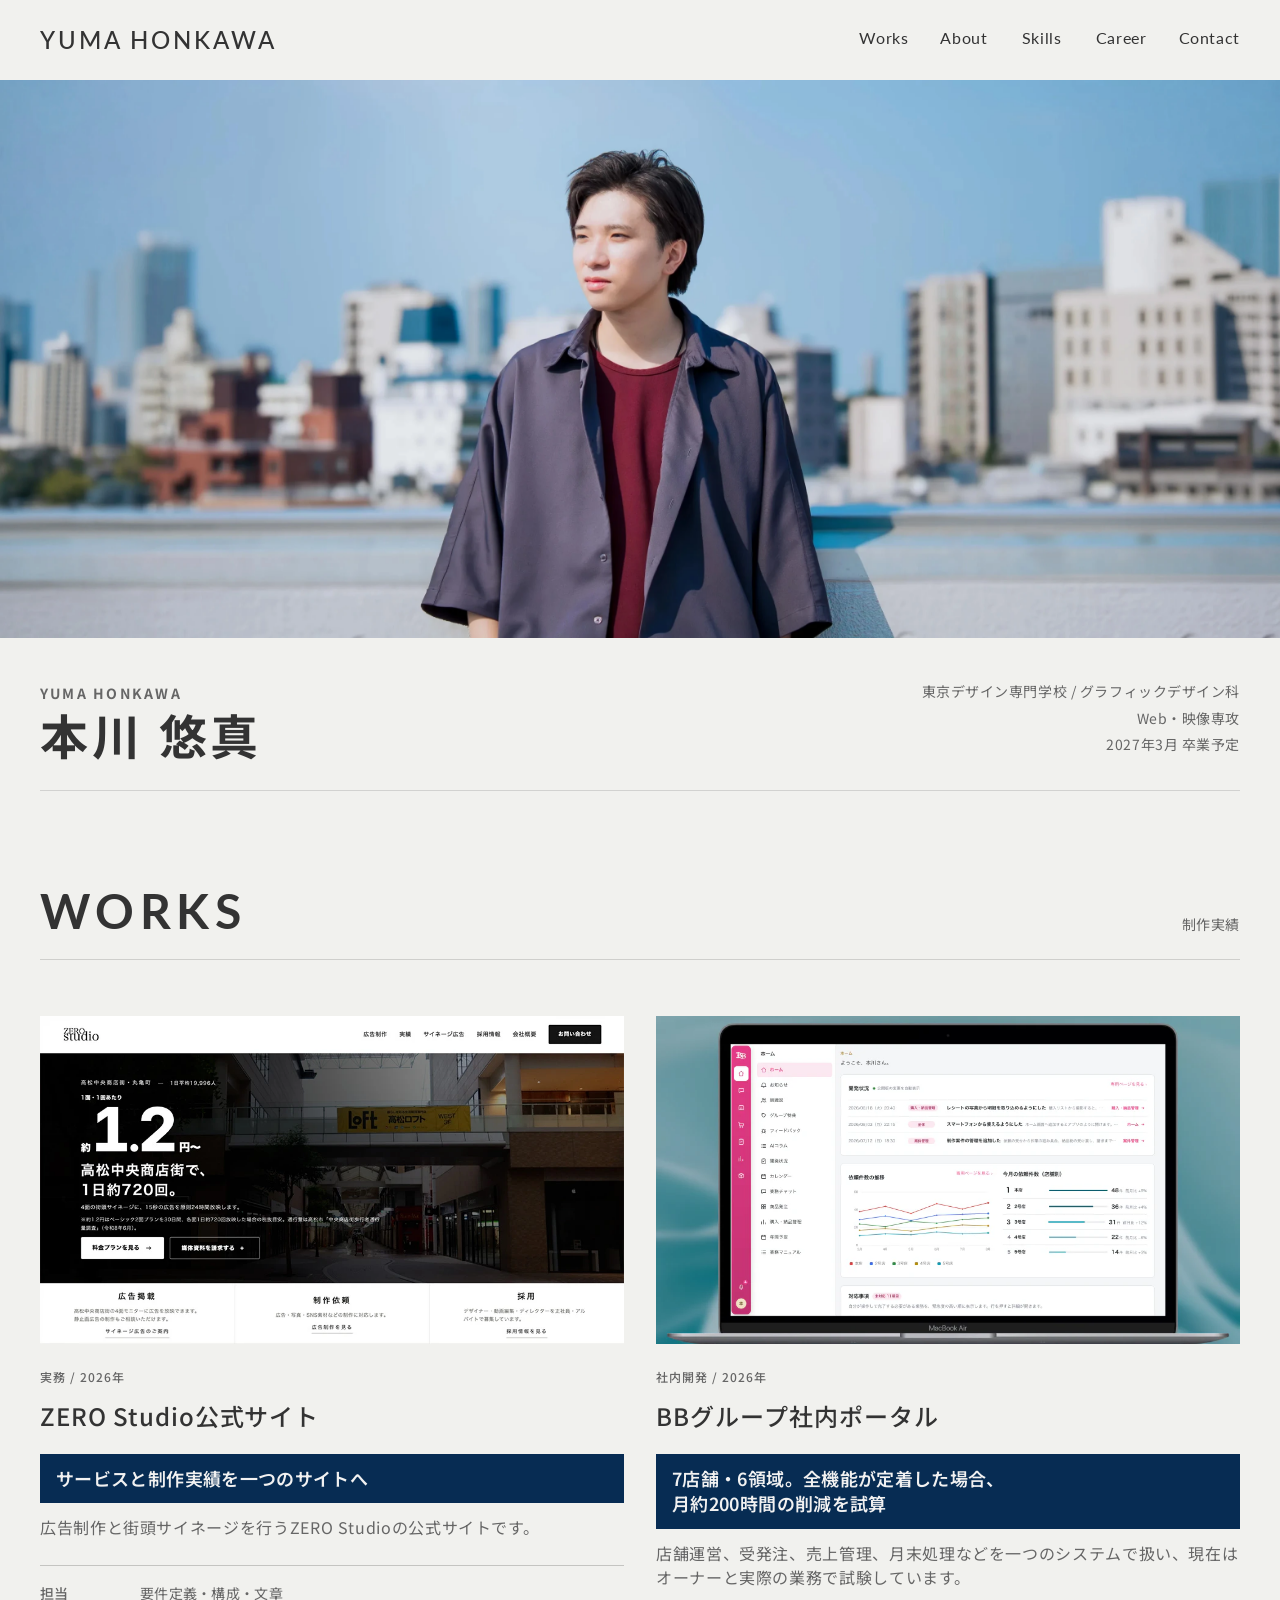
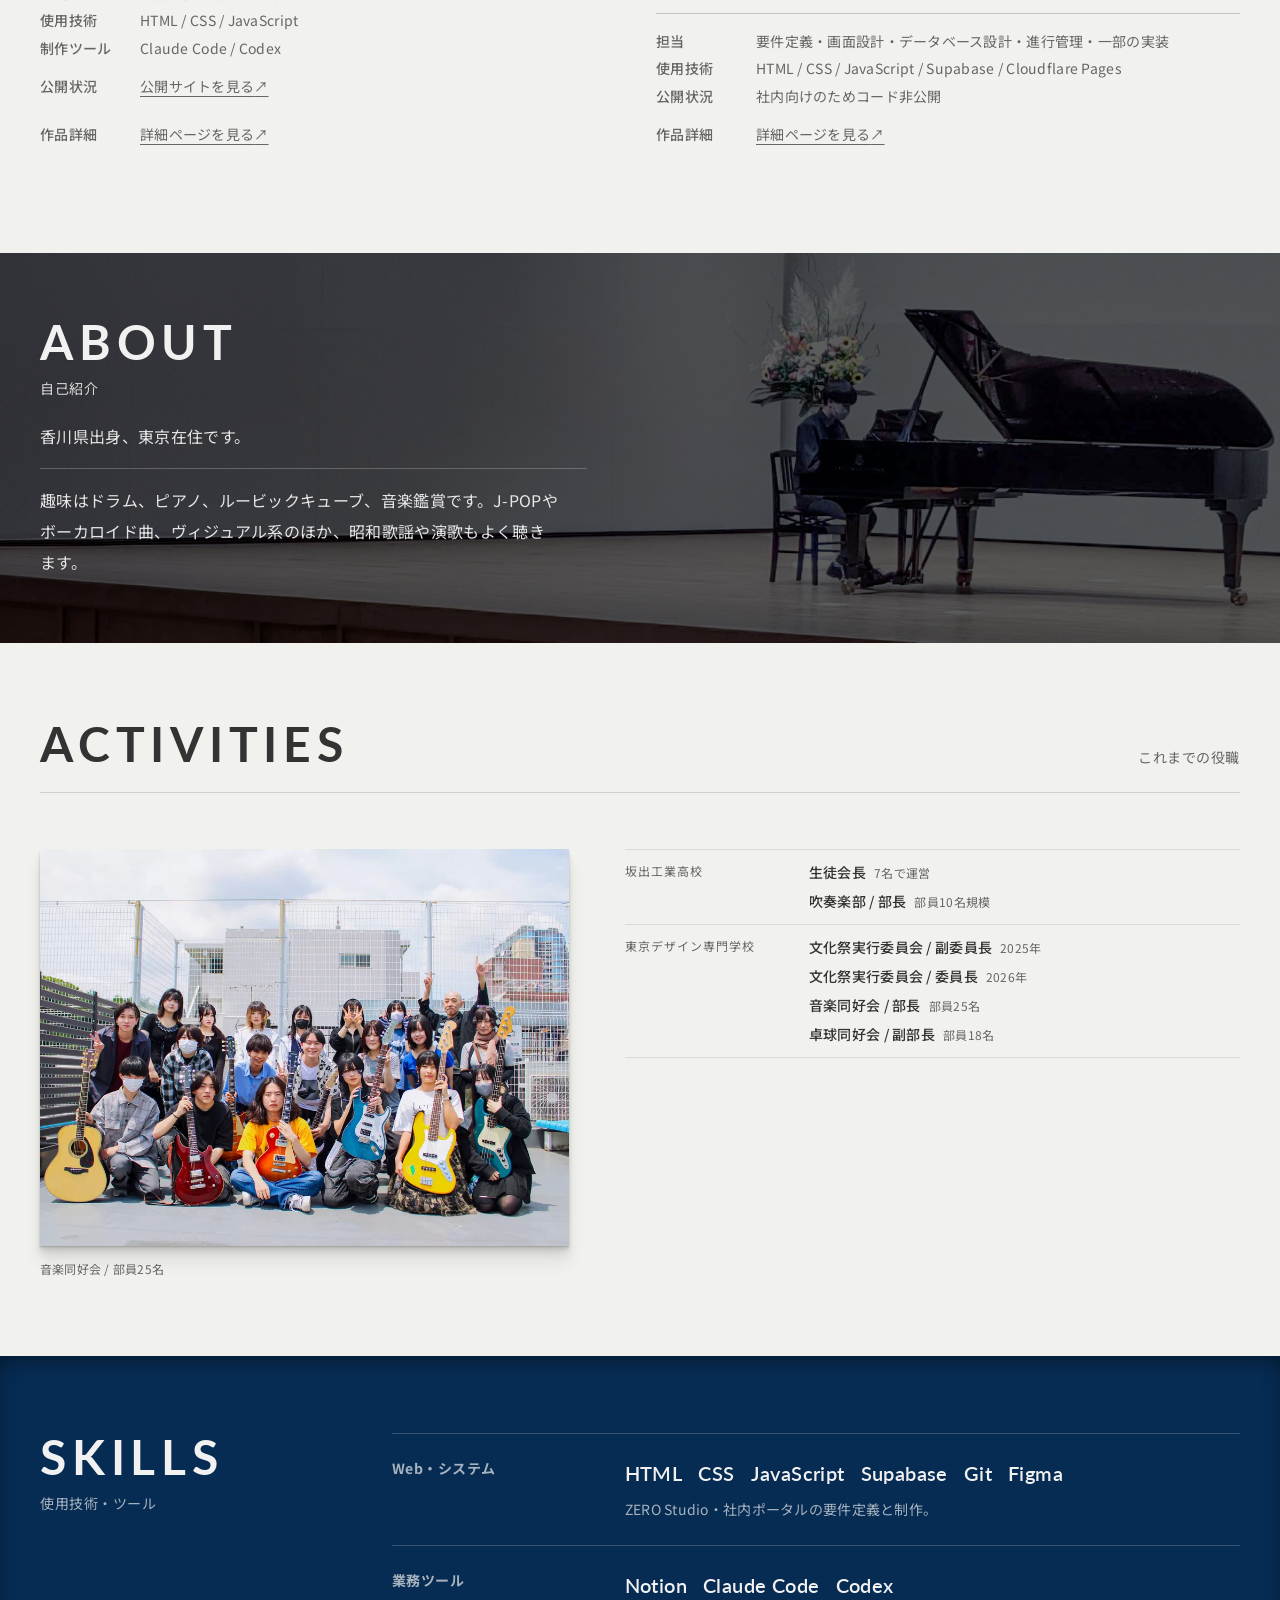
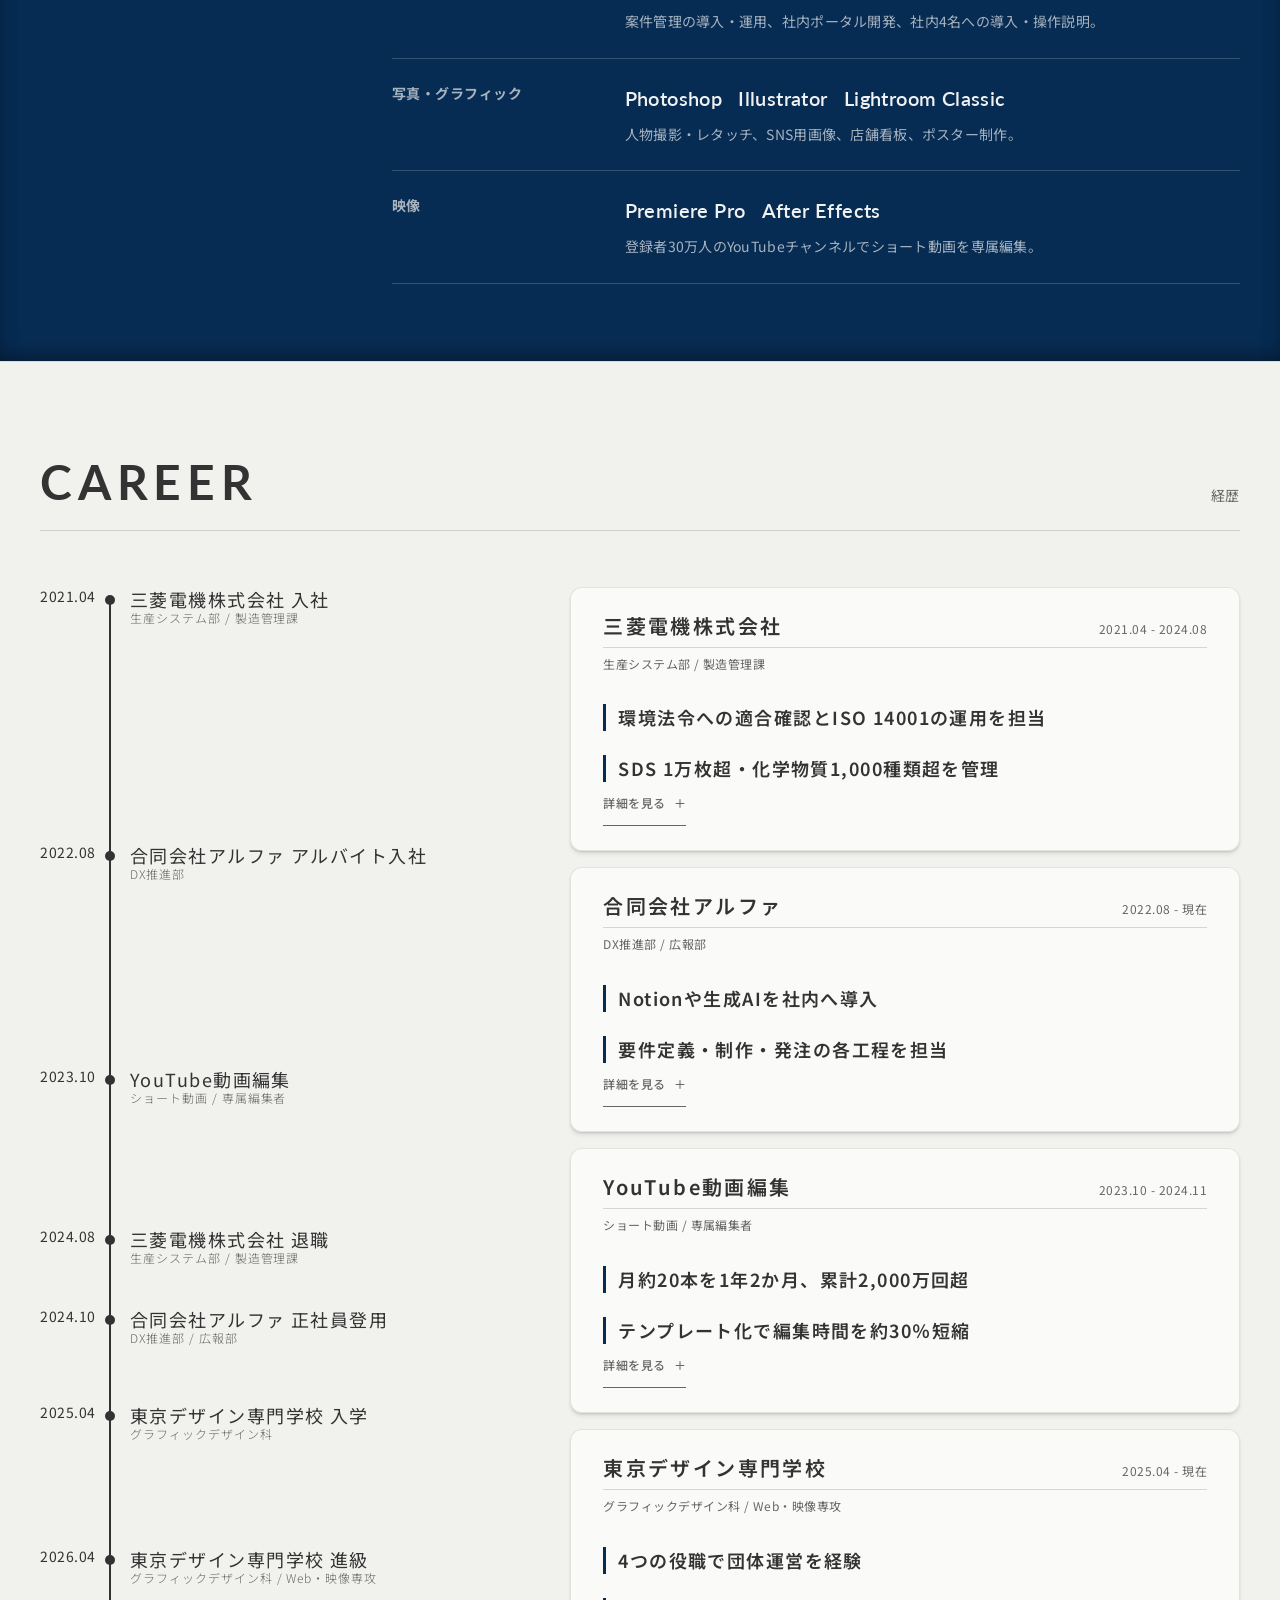
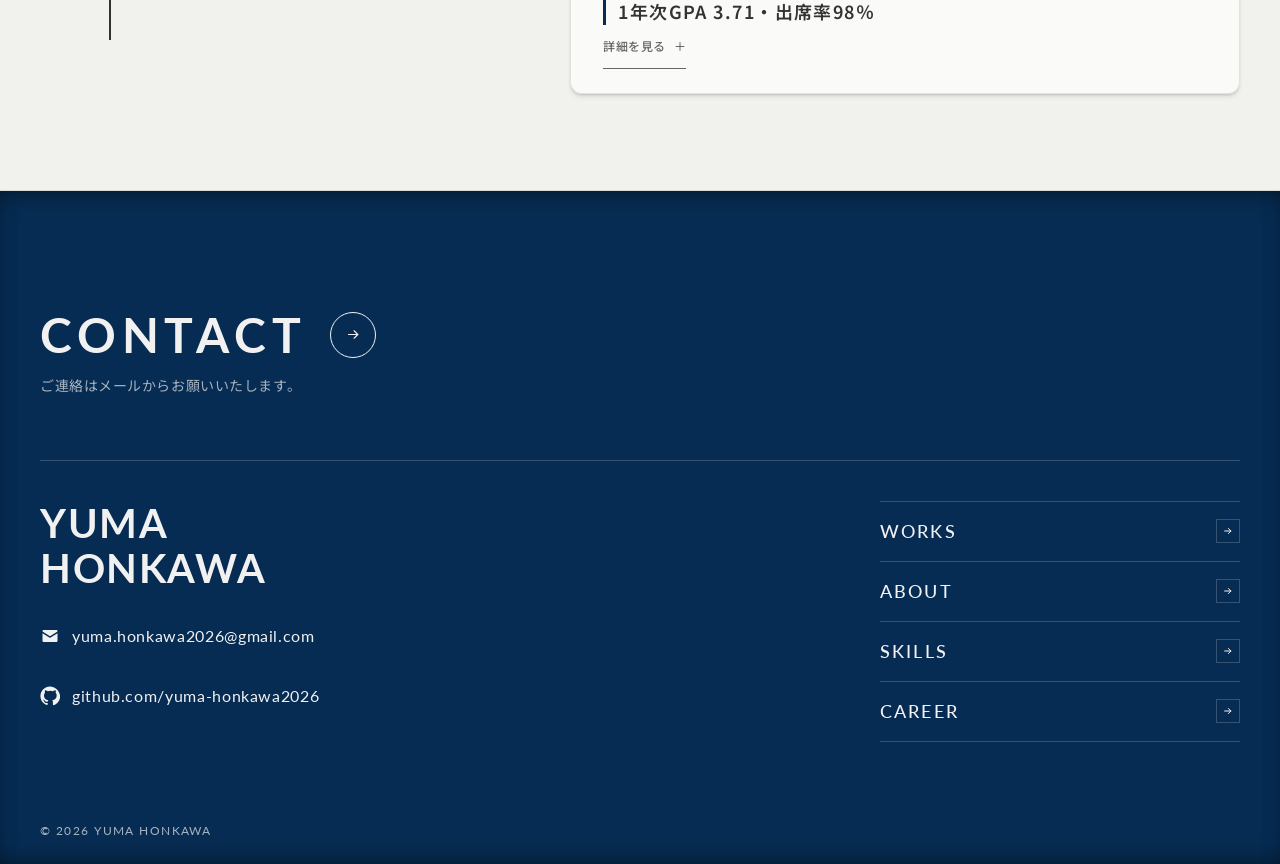
==== commit 58664aa3: "微修正" ====
--- a/index.html
+++ b/index.html
@@ -83,14 +83,7 @@
 
                     <ul class="p-work__list">
                         <li class="p-work__item">
-                            <a
-                                class="p-work__media p-work__media--link"
-                                href="https://zerostudio-takamatsu.com"
-                                target="_blank"
-                                rel="noopener noreferrer"
-                                tabindex="-1"
-                                aria-hidden="true"
-                            >
+                            <a class="p-work__media p-work__media--link" href="zero-studio.html" tabindex="-1" aria-hidden="true">
                                 <img
                                     class="p-work__image"
                                     src="images/work_zero-studio.webp"
@@ -104,27 +97,30 @@
                             <div class="p-work__detail">
                                 <p class="p-work__detail-label">実務 / 2026年</p>
                                 <h3 class="p-work__detail-title">
-                                    <a
-                                        class="p-work__detail-title-link"
-                                        href="https://zerostudio-takamatsu.com"
-                                        target="_blank"
-                                        rel="noopener noreferrer"
+                                    <a class="p-work__detail-title-link" href="zero-studio.html"
                                         ><span class="u-nowrap">ZERO Studio</span> <span class="u-nowrap">公式サイト</span></a
                                     >
                                 </h3>
                                 <p class="p-work__detail-result" data-result-reveal>
                                     <span class="p-work__detail-result-text">サービスと制作実績を一つのサイトへ</span>
                                 </p>
-                                <p class="p-work__detail-text">広告制作と街頭サイネージを行うZERO Studioの<span class="u-nowrap">公式サイトです。</span></p>
+                                <p class="p-work__detail-text">
+                                    広告制作と街頭サイネージを行うZERO Studioの<span class="u-nowrap">公式サイトです。</span>
+                                </p>
                                 <dl class="p-work__detail-role">
                                     <div class="p-work__detail-row">
                                         <dt class="p-work__detail-term">担当</dt>
-                                        <dd class="p-work__detail-desc">要件定義・情報設計・実装</dd>
+                                        <dd class="p-work__detail-desc">要件定義・構成・文章</dd>
                                     </div>
 
                                     <div class="p-work__detail-row">
                                         <dt class="p-work__detail-term">使用技術</dt>
                                         <dd class="p-work__detail-desc">HTML / CSS / JavaScript</dd>
+                                    </div>
+
+                                    <div class="p-work__detail-row">
+                                        <dt class="p-work__detail-term">制作ツール</dt>
+                                        <dd class="p-work__detail-desc">Claude Code / Codex</dd>
                                     </div>
 
                                     <div class="p-work__detail-row">
@@ -139,17 +135,19 @@
                                             >
                                         </dd>
                                     </div>
+
+                                    <div class="p-work__detail-row">
+                                        <dt class="p-work__detail-term">作品詳細</dt>
+                                        <dd class="p-work__detail-desc">
+                                            <a class="p-work__detail-link" href="zero-studio.html">詳細ページを見る</a>
+                                        </dd>
+                                    </div>
                                 </dl>
                             </div>
                         </li>
 
                         <li class="p-work__item">
-                            <a
-                                class="p-work__media p-work__media--link"
-                                href="bb-portal.html"
-                                tabindex="-1"
-                                aria-hidden="true"
-                            >
+                            <a class="p-work__media p-work__media--link" href="bb-portal.html" tabindex="-1" aria-hidden="true">
                                 <img
                                     class="p-work__image"
                                     src="images/work_bb-portal-card.webp"
@@ -163,10 +161,17 @@
                             <div class="p-work__detail">
                                 <p class="p-work__detail-label">社内開発 / 2026年</p>
                                 <h3 class="p-work__detail-title">
-                                    <a class="p-work__detail-title-link" href="bb-portal.html"><span class="u-nowrap">BBグループ</span> <span class="u-nowrap">社内ポータル</span></a>
+                                    <a class="p-work__detail-title-link" href="bb-portal.html"
+                                        ><span class="u-nowrap">BBグループ</span> <span class="u-nowrap">社内ポータル</span></a
+                                    >
                                 </h3>
                                 <p class="p-work__detail-result" data-result-reveal>
-                                    <span class="p-work__detail-result-text"><span class="p-work__detail-result-phrase">7店舗・6領域。</span><wbr /><span class="p-work__detail-result-phrase">全機能が定着した場合、</span><br /><span class="p-work__detail-result-phrase">月約200時間の削減を試算</span></span>
+                                    <span class="p-work__detail-result-text"
+                                        ><span class="p-work__detail-result-phrase">7店舗・6領域。</span><wbr /><span
+                                            class="p-work__detail-result-phrase"
+                                            >全機能が定着した場合、</span
+                                        ><br /><span class="p-work__detail-result-phrase">月約200時間の削減を試算</span></span
+                                    >
                                 </p>
                                 <p class="p-work__detail-text">
                                     店舗運営、受発注、売上管理、月末処理などを一つのシステムで扱い、現在はオーナーと実際の業務で試験しています。
@@ -174,12 +179,20 @@
                                 <dl class="p-work__detail-role">
                                     <div class="p-work__detail-row">
                                         <dt class="p-work__detail-term">担当</dt>
-                                        <dd class="p-work__detail-desc">要件定義・画面設計・データベース設計・実装</dd>
+                                        <dd class="p-work__detail-desc">
+                                            <span class="u-nowrap">要件定義</span>・<span class="u-nowrap">画面設計</span>・<span
+                                                class="u-nowrap"
+                                                >データベース設計</span
+                                            >・<span class="u-nowrap">進行管理</span>・<span class="u-nowrap">一部の実装</span>
+                                        </dd>
                                     </div>
 
                                     <div class="p-work__detail-row">
                                         <dt class="p-work__detail-term">使用技術</dt>
-                                        <dd class="p-work__detail-desc">HTML / CSS / JavaScript / Supabase</dd>
+                                        <dd class="p-work__detail-desc">
+                                            HTML / CSS / JavaScript / Supabase&nbsp;/
+                                            <span class="u-nowrap">Cloudflare Pages</span>
+                                        </dd>
                                     </div>
 
                                     <div class="p-work__detail-row">
@@ -208,11 +221,17 @@
                     </header>
 
                     <div class="p-about__body">
+                        <p class="p-about__text">香川県出身、東京在住です。</p>
                         <p class="p-about__text">
-                            香川県出身、東京在住です。
-                        </p>
-                        <p class="p-about__text">
-                            趣味はドラム、ピアノ、<span class="u-nowrap">ルービックキューブ</span>、<span class="u-nowrap u-nowrap--short">音楽鑑賞です。</span><span class="u-nowrap u-nowrap--short">J-POP</span>や<span class="u-nowrap u-nowrap--short">ボーカロイド曲</span>、<span class="u-nowrap u-nowrap--short">ヴィジュアル系</span>のほか、<span class="u-nowrap u-nowrap--short">昭和歌謡や演歌</span>もよく聴きます。
+                            趣味はドラム、ピアノ、<span class="u-nowrap">ルービックキューブ</span>、<span
+                                class="u-nowrap u-nowrap--short"
+                                >音楽鑑賞です。</span
+                            ><span class="u-nowrap u-nowrap--short">J-POP</span>や<span class="u-nowrap u-nowrap--short"
+                                >ボーカロイド曲</span
+                            >、<span class="u-nowrap u-nowrap--short">ヴィジュアル系</span>のほか、<span
+                                class="u-nowrap u-nowrap--short"
+                                >昭和歌謡や演歌</span
+                            >もよく聴きます。
                         </p>
                     </div>
                 </div>
@@ -245,18 +264,30 @@
                             <div class="p-activities__row">
                                 <dt class="p-activities__org">坂出工業高校</dt>
                                 <dd class="p-activities__roles">
-                                    <span class="p-activities__role">生徒会長<small>7名で運営</small></span>
-                                    <span class="p-activities__role">吹奏楽部 / 部長<small>部員10名規模</small></span>
+                                    <span class="p-activities__role"
+                                        >生徒会長<small class="p-activities__note">7名で運営</small></span
+                                    >
+                                    <span class="p-activities__role"
+                                        >吹奏楽部 / 部長<small class="p-activities__note">部員10名規模</small></span
+                                    >
                                 </dd>
                             </div>
 
                             <div class="p-activities__row">
                                 <dt class="p-activities__org">東京デザイン専門学校</dt>
                                 <dd class="p-activities__roles">
-                                    <span class="p-activities__role">文化祭実行委員会 / 副委員長<small>2025年</small></span>
-                                    <span class="p-activities__role">文化祭実行委員会 / 委員長<small>2026年</small></span>
-                                    <span class="p-activities__role">音楽同好会 / 部長<small>部員25名</small></span>
-                                    <span class="p-activities__role">卓球同好会 / 副部長<small>部員18名</small></span>
+                                    <span class="p-activities__role"
+                                        >文化祭実行委員会 / 副委員長<small class="p-activities__note">2025年</small></span
+                                    >
+                                    <span class="p-activities__role"
+                                        >文化祭実行委員会 / 委員長<small class="p-activities__note">2026年</small></span
+                                    >
+                                    <span class="p-activities__role"
+                                        >音楽同好会 / 部長<small class="p-activities__note">部員25名</small></span
+                                    >
+                                    <span class="p-activities__role"
+                                        >卓球同好会 / 副部長<small class="p-activities__note">部員18名</small></span
+                                    >
                                 </dd>
                             </div>
                         </dl>
@@ -283,9 +314,7 @@
                                     <span class="p-skills__item">Git</span>
                                     <span class="p-skills__item">Figma</span>
                                 </p>
-                                <p class="p-skills__usage">
-                                    ZERO Studio・社内ポータルの設計・実装。
-                                </p>
+                                <p class="p-skills__usage">ZERO Studio・社内ポータルの要件定義と制作。</p>
                             </dd>
                         </div>
 
@@ -297,9 +326,7 @@
                                     <span class="p-skills__item">Claude Code</span>
                                     <span class="p-skills__item">Codex</span>
                                 </p>
-                                <p class="p-skills__usage">
-                                    案件管理の導入・運用、社内ポータル開発、社内4名への導入・操作説明。
-                                </p>
+                                <p class="p-skills__usage">案件管理の導入・運用、社内ポータル開発、社内4名への導入・操作説明。</p>
                             </dd>
                         </div>
 
@@ -311,9 +338,7 @@
                                     <span class="p-skills__item">Illustrator</span>
                                     <span class="p-skills__item">Lightroom Classic</span>
                                 </p>
-                                <p class="p-skills__usage">
-                                    人物撮影・レタッチ、SNS用画像、店舗看板、ポスター制作。
-                                </p>
+                                <p class="p-skills__usage">人物撮影・レタッチ、SNS用画像、店舗看板、ポスター制作。</p>
                             </dd>
                         </div>
 
@@ -324,9 +349,7 @@
                                     <span class="p-skills__item">Premiere Pro</span>
                                     <span class="p-skills__item">After Effects</span>
                                 </p>
-                                <p class="p-skills__usage">
-                                    登録者30万人のYouTubeチャンネルでショート動画を専属編集。
-                                </p>
+                                <p class="p-skills__usage">登録者30万人のYouTubeチャンネルでショート動画を専属編集。</p>
                             </dd>
                         </div>
                     </dl>
@@ -459,9 +482,16 @@
                                 </div>
                                 <p class="p-career-card__role">生産システム部 / 製造管理課</p>
                                 <div class="p-career-card__details" id="career-mitsubishi-details">
-                                    <p class="p-career-card__lead">環境法令への適合確認と<span class="u-nowrap">ISO 14001</span>の運用を担当</p>
+                                    <p class="p-career-card__lead">
+                                        環境法令への適合確認と<span class="u-nowrap">ISO 14001</span>の運用を担当
+                                    </p>
                                     <p class="p-career-card__text" aria-hidden="true">
-                                        大気汚染防止法などに基づく排出物の適合確認を3年間担当しました。<span class="u-nowrap">ISO 14001</span>では、文書更新、実績集計、内部監査・外部審査への対応、環境目標の管理、廃棄物処理に<span class="u-nowrap">携わりました。</span>
+                                        大気汚染防止法などに基づく排出物の適合確認を3年間担当しました。<span class="u-nowrap"
+                                            >ISO 14001</span
+                                        >では、文書更新、実績集計、内部監査・外部審査への対応、環境目標の管理、廃棄物処理に<span
+                                            class="u-nowrap"
+                                            >携わりました。</span
+                                        >
                                     </p>
                                     <p class="p-career-card__lead">SDS 1万枚超・化学物質1,000種類超を管理</p>
                                     <p class="p-career-card__text" aria-hidden="true">
@@ -488,9 +518,14 @@
                                 <div class="p-career-card__details" id="career-alpha-details">
                                     <p class="p-career-card__lead">Notionや生成AIを<span class="u-nowrap">社内へ導入</span></p>
                                     <p class="p-career-card__text" aria-hidden="true">
-                                        紙で管理していた案件情報をNotionへ移し、5名で4年間運用しています。生成AIは、代表の業務に合わせて<span class="u-nowrap">Claude Code / Codex</span>で作業を実演し、それをきっかけに社内への導入が決まりました。代表・オーナー・社員2名の計4名に初期設定を行い、操作方法を説明しました。現在も4名全員が業務で利用しています。
-                                    </p>
-                                    <p class="p-career-card__lead">要件定義・制作・発注の<span class="u-nowrap">各工程を担当</span></p>
+                                        紙で管理していた案件情報をNotionへ移し、5名で4年間運用しています。生成AIは、代表の業務に合わせて<span
+                                            class="u-nowrap"
+                                            >Claude Code / Codex</span
+                                        >で作業を実演し、それをきっかけに社内への導入が決まりました。代表・オーナー・社員2名の計4名に初期設定を行い、操作方法を説明しました。現在も4名全員が業務で利用しています。
+                                    </p>
+                                    <p class="p-career-card__lead">
+                                        要件定義・制作・発注の<span class="u-nowrap">各工程を担当</span>
+                                    </p>
                                     <p class="p-career-card__text" aria-hidden="true">
                                         人物写真の撮影・レタッチのほか、SNS用画像、店舗看板、ポスター、Webなどを制作しています。店舗看板では、各店の店長や責任者へのヒアリングをもとに掲載内容と仕様を決め、撮影、レタッチ、デザイン、印刷手配、設置、掲出後の確認までをチームで担当しました。Instagram運用では、提案した運用方針が採用され、広告を出していない期間の月間閲覧数は、2か月で約2万から約10万へ増加しました。
                                     </p>
@@ -513,13 +548,20 @@
                                 </div>
                                 <p class="p-career-card__role">ショート動画 / 専属編集者</p>
                                 <div class="p-career-card__details" id="career-youtube-details">
-                                    <p class="p-career-card__lead">月約20本を1年2か月、<span class="u-nowrap">累計2,000万回超</span></p>
+                                    <p class="p-career-card__lead">
+                                        月約20本を1年2か月、<span class="u-nowrap">累計2,000万回超</span>
+                                    </p>
                                     <p class="p-career-card__text" aria-hidden="true">
                                         登録者30万人のチャンネルで専属編集を担当し、ショート動画を月約20本、1年2か月にわたって納品しました。担当動画の累計再生数は2,000万回を超えています。
                                     </p>
-                                    <p class="p-career-card__lead">テンプレート化で編集時間を<span class="u-nowrap">約30％短縮</span></p>
+                                    <p class="p-career-card__lead">
+                                        テンプレート化で編集時間を<span class="u-nowrap">約30％短縮</span>
+                                    </p>
                                     <p class="p-career-card__text" aria-hidden="true">
-                                        繰り返す編集作業をテンプレート化し、1本あたりの編集時間を従来より約30％<span class="u-nowrap">短縮しました。</span>
+                                        繰り返す編集作業をテンプレート化し、1本あたりの編集時間を従来より約30％<span
+                                            class="u-nowrap"
+                                            >短縮しました。</span
+                                        >
                                     </p>
                                 </div>
                                 <button
@@ -546,7 +588,8 @@
                                     </p>
                                     <p class="p-career-card__lead">1年次GPA 3.71・<span class="u-nowrap">出席率98％</span></p>
                                     <p class="p-career-card__text" aria-hidden="true">
-                                        仕事と学内活動を続けながら、1年次はGPA 3.71、出席率98％でした。成績審査と面接を経て、卒業生約300名のうち3名が選ばれる校友会奨学金にも採用されました。
+                                        仕事と学内活動を続けながら、1年次はGPA
+                                        3.71、出席率98％でした。成績審査と面接を経て、卒業生約300名のうち3名が選ばれる校友会奨学金にも採用されました。
                                     </p>
                                 </div>
                                 <button
@@ -573,6 +616,7 @@
                             <h2 class="c-section-title">CONTACT</h2>
                             <span class="p-contact__arrow" aria-hidden="true">
                                 <svg
+                                    class="p-contact__arrow-icon"
                                     viewBox="0 0 24 24"
                                     fill="none"
                                     stroke="currentColor"
@@ -592,7 +636,6 @@
 
                             <div class="p-contact__links">
                                 <a class="p-contact__mail" href="mailto:yuma.honkawa2026@gmail.com">
-                                    <!-- 封筒は塗りが詰まって重く見えるので、枠は20pxのままviewBoxに余白を足して中身だけ小さくする -->
                                     <svg class="p-contact__icon" viewBox="-2 -2 28 28" fill="currentColor" aria-hidden="true">
                                         <path
                                             d="M1.5 5.25c0-.97.78-1.75 1.75-1.75h17.5c.97 0 1.75.78 1.75 1.75v.42L12 12.5 1.5 5.67v-.42Zm0 2.8V18.75c0 .97.78 1.75 1.75 1.75h17.5c.97 0 1.75-.78 1.75-1.75V8.05l-9.55 6.2a1.75 1.75 0 0 1-1.9 0L1.5 8.05Z"
@@ -624,6 +667,7 @@
                                         WORKS
                                         <span class="p-fnav__mark" aria-hidden="true">
                                             <svg
+                                                class="p-fnav__icon"
                                                 viewBox="0 0 24 24"
                                                 fill="none"
                                                 stroke="currentColor"
@@ -640,6 +684,7 @@
                                         ABOUT
                                         <span class="p-fnav__mark" aria-hidden="true">
                                             <svg
+                                                class="p-fnav__icon"
                                                 viewBox="0 0 24 24"
                                                 fill="none"
                                                 stroke="currentColor"
@@ -656,6 +701,7 @@
                                         SKILLS
                                         <span class="p-fnav__mark" aria-hidden="true">
                                             <svg
+                                                class="p-fnav__icon"
                                                 viewBox="0 0 24 24"
                                                 fill="none"
                                                 stroke="currentColor"
@@ -672,6 +718,7 @@
                                         CAREER
                                         <span class="p-fnav__mark" aria-hidden="true">
                                             <svg
+                                                class="p-fnav__icon"
                                                 viewBox="0 0 24 24"
                                                 fill="none"
                                                 stroke="currentColor"
@@ -694,6 +741,7 @@
         <nav class="p-tabbar" aria-label="セクションナビゲーション">
             <a class="p-tabbar__item" href="#works" data-tabbar-link="works">
                 <svg
+                    class="p-tabbar__icon"
                     width="20"
                     height="20"
                     viewBox="0 0 24 24"
@@ -706,10 +754,11 @@
                 >
                     <path d="M3 7h18v12H3zM8 7V5h8v2" />
                 </svg>
-                <span>WORKS</span>
+                <span class="p-tabbar__label">WORKS</span>
             </a>
             <a class="p-tabbar__item" href="#about" data-tabbar-link="about">
                 <svg
+                    class="p-tabbar__icon"
                     width="20"
                     height="20"
                     viewBox="0 0 24 24"
@@ -722,10 +771,11 @@
                 >
                     <path d="M12 12a4 4 0 1 0 0-8 4 4 0 0 0 0 8ZM4 20a8 8 0 0 1 16 0" />
                 </svg>
-                <span>ABOUT</span>
+                <span class="p-tabbar__label">ABOUT</span>
             </a>
             <a class="p-tabbar__item" href="#skills" data-tabbar-link="skills">
                 <svg
+                    class="p-tabbar__icon"
                     width="20"
                     height="20"
                     viewBox="0 0 24 24"
@@ -739,10 +789,11 @@
                     <path d="M4 7h16M4 12h16M4 17h16" />
                     <path d="M8 5v4M15 10v4M10 15v4" />
                 </svg>
-                <span>SKILLS</span>
+                <span class="p-tabbar__label">SKILLS</span>
             </a>
             <a class="p-tabbar__item" href="#career" data-tabbar-link="career">
                 <svg
+                    class="p-tabbar__icon"
                     width="20"
                     height="20"
                     viewBox="0 0 24 24"
@@ -755,10 +806,11 @@
                 >
                     <path d="M4 19V5m0 14h16M8 15V9m4 6V7m4 8v-4" />
                 </svg>
-                <span>CAREER</span>
+                <span class="p-tabbar__label">CAREER</span>
             </a>
             <a class="p-tabbar__item" href="#contact" data-tabbar-link="contact">
                 <svg
+                    class="p-tabbar__icon"
                     width="20"
                     height="20"
                     viewBox="0 0 24 24"
@@ -771,7 +823,7 @@
                 >
                     <path d="M3 6h18v12H3zM3 7l9 6 9-6" />
                 </svg>
-                <span>CONTACT</span>
+                <span class="p-tabbar__label">CONTACT</span>
             </a>
         </nav>
     </body>
--- a/css/style.css
+++ b/css/style.css
@@ -16,8 +16,7 @@
     --color-on-accent-sub: rgba(241, 241, 241, 0.68);
     --border-on-accent: rgba(241, 241, 241, 0.2);
 
-    --shadow-inset:
-        inset 0 14px 26px -14px rgba(0, 0, 0, 0.55), inset 0 -14px 26px -14px rgba(0, 0, 0, 0.55);
+    --shadow-inset: inset 0 14px 26px -14px rgba(0, 0, 0, 0.55), inset 0 -14px 26px -14px rgba(0, 0, 0, 0.55);
 
     /* 明るい面の罫線 */
     --border-on-light: rgba(51, 51, 51, 0.18);
@@ -109,11 +108,9 @@
     Foundation
 ============================== */
 html {
-    /* JavaScriptが動く時は js/main.js の自前スクロールが使われる。ここは効かない時の受け皿 */
     scroll-behavior: smooth;
 }
 
-/* 動きを減らす設定にしている人には、滑らせず即座に移す */
 @media (prefers-reduced-motion: reduce) {
     html {
         scroll-behavior: auto;
@@ -202,12 +199,10 @@
 }
 
 @media (max-width: 768px) {
-    /* スマホのナビは画面下のタブバーが持つので、ヘッダーは固定しない */
     .l-header {
         position: static;
     }
 
-    /* 固定ヘッダーが無くなった分、区画へ飛んだ時に上へ空ける量も減らす */
     .l-section {
         scroll-margin-top: var(--spacing-400);
     }
@@ -292,7 +287,6 @@
     transition: background-size var(--duration-base) var(--ease-out);
 }
 
-/* 指で触った時に出ないよう、マウスがある環境だけに限定する */
 @media (hover: hover) and (min-width: 769px) {
     .p-gnav__link:hover,
     .p-fnav__link:hover,
@@ -317,7 +311,6 @@
 .l-footer {
     box-shadow: var(--shadow-inset);
 }
-
 
 /* ==============================
     header
@@ -360,8 +353,6 @@
     letter-spacing: var(--letter-spacing-200);
 }
 
-
-
 @media (max-width: 768px) {
     .l-header {
         height: auto;
@@ -378,7 +369,6 @@
         white-space: normal;
     }
 
-    /* スマホのナビは画面下のタブバーが持つので、ヘッダーの一覧は出さない */
     .p-gnav__list {
         display: none;
     }
@@ -486,7 +476,6 @@
     transition: transform 0.6s var(--ease-out);
 }
 
-/* 指で触った時に出ないよう、マウスがある環境だけに限定する */
 @media (hover: hover) and (min-width: 769px) {
     .p-work__media--link:hover .p-work__image {
         transform: scale(1.04);
@@ -505,7 +494,6 @@
     transition: background-size var(--duration-base) var(--ease-out);
 }
 
-/* 指で触った時に出ないよう、マウスがある環境だけに限定する */
 @media (hover: hover) and (min-width: 769px) {
     .p-work__item:hover .p-work__detail-title-link,
     .p-work__detail-title-link:hover {
@@ -650,7 +638,6 @@
     transition: transform 0.25s var(--ease-out);
 }
 
-/* 指で触った時に出ないよう、マウスがある環境だけに限定する */
 @media (hover: hover) and (min-width: 769px) {
     .p-work__detail-link:hover::after {
         transform: translate(3px, -3px);
@@ -669,7 +656,6 @@
         text-wrap: pretty;
     }
 
-    /* 狭い幅では帯の展開中に白文字だけが先へ出るので、最初から完成形を見せる */
     .p-work__detail-result.is-reveal-ready::before,
     .p-work__detail-result.is-reveal-ready.is-revealed::before {
         transform: scaleX(1);
@@ -776,19 +762,27 @@
 
 @media (max-width: 768px) {
     .p-about {
-        background-position: 58% 50%;
+        background: var(--color-base-dark);
+    }
+
+    .p-about::before {
+        content: "";
+        display: block;
+        aspect-ratio: 16 / 9;
+        background: url("../images/about-piano.webp") 70% 50% / cover no-repeat;
     }
 
     .p-about.l-section {
-        min-height: 620px;
+        min-height: 0;
         padding-block: 0;
     }
 
     .p-about .l-inner {
-        grid-template-columns: minmax(0, 0.56fr) minmax(0, 0.44fr);
-        min-height: 620px;
-        padding-block: 48px 52px;
-        column-gap: 0;
+        width: calc(100% - 48px);
+        grid-template-columns: minmax(0, 1fr);
+        min-height: 0;
+        padding-block: 32px 40px;
+        gap: 24px 0;
     }
 
     .p-about .c-section-title {
@@ -796,40 +790,20 @@
         letter-spacing: var(--letter-spacing-300);
     }
 
-    .p-about__body {
-        margin-top: 12px;
-    }
-
     .p-about__text {
-        font-size: 0.9375rem;
+        font-size: var(--font-size-300);
         line-height: 1.9;
         letter-spacing: 0.01em;
     }
 
     .p-about .u-nowrap {
         white-space: normal;
+        word-break: keep-all;
+        overflow-wrap: anywhere;
     }
 
     .p-about .u-nowrap--short {
         white-space: nowrap;
-    }
-}
-
-@media (max-width: 350px) {
-    .p-about .l-inner {
-        grid-template-columns: minmax(0, 0.58fr) minmax(0, 0.42fr);
-    }
-
-    .p-about__text {
-        font-size: var(--font-size-200);
-        line-height: 1.85;
-    }
-}
-
-@media (max-width: 768px) and (max-height: 650px) {
-    .p-about .l-inner {
-        align-content: start;
-        padding-top: var(--spacing-750);
     }
 }
 
@@ -904,7 +878,7 @@
     letter-spacing: var(--letter-spacing-100);
 }
 
-.p-activities__role small {
+.p-activities__note {
     margin-left: var(--spacing-200);
     font-size: var(--font-size-100);
     font-weight: 400;
@@ -1197,7 +1171,6 @@
         box-shadow var(--duration-base) var(--ease-out);
 }
 
-/* 指で触った時に出ないよう、マウスがある環境だけに限定する */
 @media (hover: hover) and (min-width: 769px) {
     .p-career-card:hover {
         background-color: var(--career-card-bg-hover);
@@ -1390,12 +1363,11 @@
         color var(--duration-base) var(--ease-out);
 }
 
-.p-contact__arrow svg {
+.p-contact__arrow-icon {
     width: 15px;
     height: 15px;
 }
 
-/* 指で触った時に出ないよう、マウスがある環境だけに限定する */
 @media (hover: hover) and (min-width: 769px) {
     .p-contact__head-link:hover .p-contact__arrow {
         background-color: var(--color-on-accent);
@@ -1470,7 +1442,6 @@
     border-top: 1px solid var(--border-on-accent);
 }
 
-/* 指で触った時に出ないよう、マウスがある環境だけに限定する */
 @media (hover: hover) and (min-width: 769px) {
     .p-fnav__link:hover {
         padding-inline-start: var(--spacing-300);
@@ -1490,12 +1461,11 @@
         color var(--duration-base) var(--ease-out);
 }
 
-.p-fnav__mark svg {
+.p-fnav__icon {
     width: 10px;
     height: 10px;
 }
 
-/* 指で触った時に出ないよう、マウスがある環境だけに限定する */
 @media (hover: hover) and (min-width: 769px) {
     .p-fnav__link:hover .p-fnav__mark {
         background-color: var(--color-on-accent);
@@ -1565,13 +1535,6 @@
 
 /* ==============================
     スマホ下部のタブバー
-    music.apple.com の再生バーを、明るい配色で開いて実測（2026-08-20）
-      面 rgba(245,245,247,.55) ／ ぼかし saturate(2.2) blur(16px) ／ 角丸 1000px
-      影 0 10px 40px rgba(0,0,0,.1) ／ 文字 rgba(0,0,0,.88) ／ ふち無し
-    面は無彩色で色を持たない。彩度を2.2倍に上げてからぼかすので、後ろの色がそのまま透ける。
-    実測から離したのは3つ: 高さ52→60px ／ アイコン下のラベル10px ／
-    選択していないタブの薄さ（Appleの再生バーに選択の状態が無いので、
-    暗い配色の .92→.5 と同じ比を明るい配色へ当てて .88→.48 にした）
 ============================== */
 .p-tabbar {
     display: none;
@@ -1582,7 +1545,7 @@
         position: fixed;
         left: 12px;
         right: 12px;
-        /* iPhone下端のホームバーへ潜り込ませない */
+
         bottom: calc(9px + env(safe-area-inset-bottom, 0px));
         height: 60px;
         display: flex;
@@ -1609,14 +1572,13 @@
         font-size: 10px;
         letter-spacing: var(--letter-spacing-100);
         color: rgba(0, 0, 0, 0.72);
-        /* タップした時にiOSが出す灰色の四角を消す */
+
         -webkit-tap-highlight-color: transparent;
         transition:
             color var(--duration-base) var(--ease-out),
             transform 0.18s var(--ease-out);
     }
 
-    /* 押している間だけ少し縮めて、触った手応えを返す */
     .p-tabbar__item:active {
         transform: scale(0.92);
     }
@@ -1631,8 +1593,6 @@
         color: rgba(0, 0, 0, 0.88);
     }
 
-    /* ヒーローの名前と学校にバーが重なるので、読み終わるまで伏せておく。
-       クラスは JS が付ける。JS が動かない時は今までどおり最初から出す */
     .is-hero-top .p-tabbar {
         opacity: 0;
         transform: translateY(12px);
@@ -1645,7 +1605,6 @@
             transform var(--duration-base) var(--ease-out);
     }
 
-    /* タブバーが footer の下端にかぶるので、その分だけ足す */
     .l-footer {
         padding-bottom: calc(60px + 9px + var(--spacing-400) + env(safe-area-inset-bottom, 0px));
     }
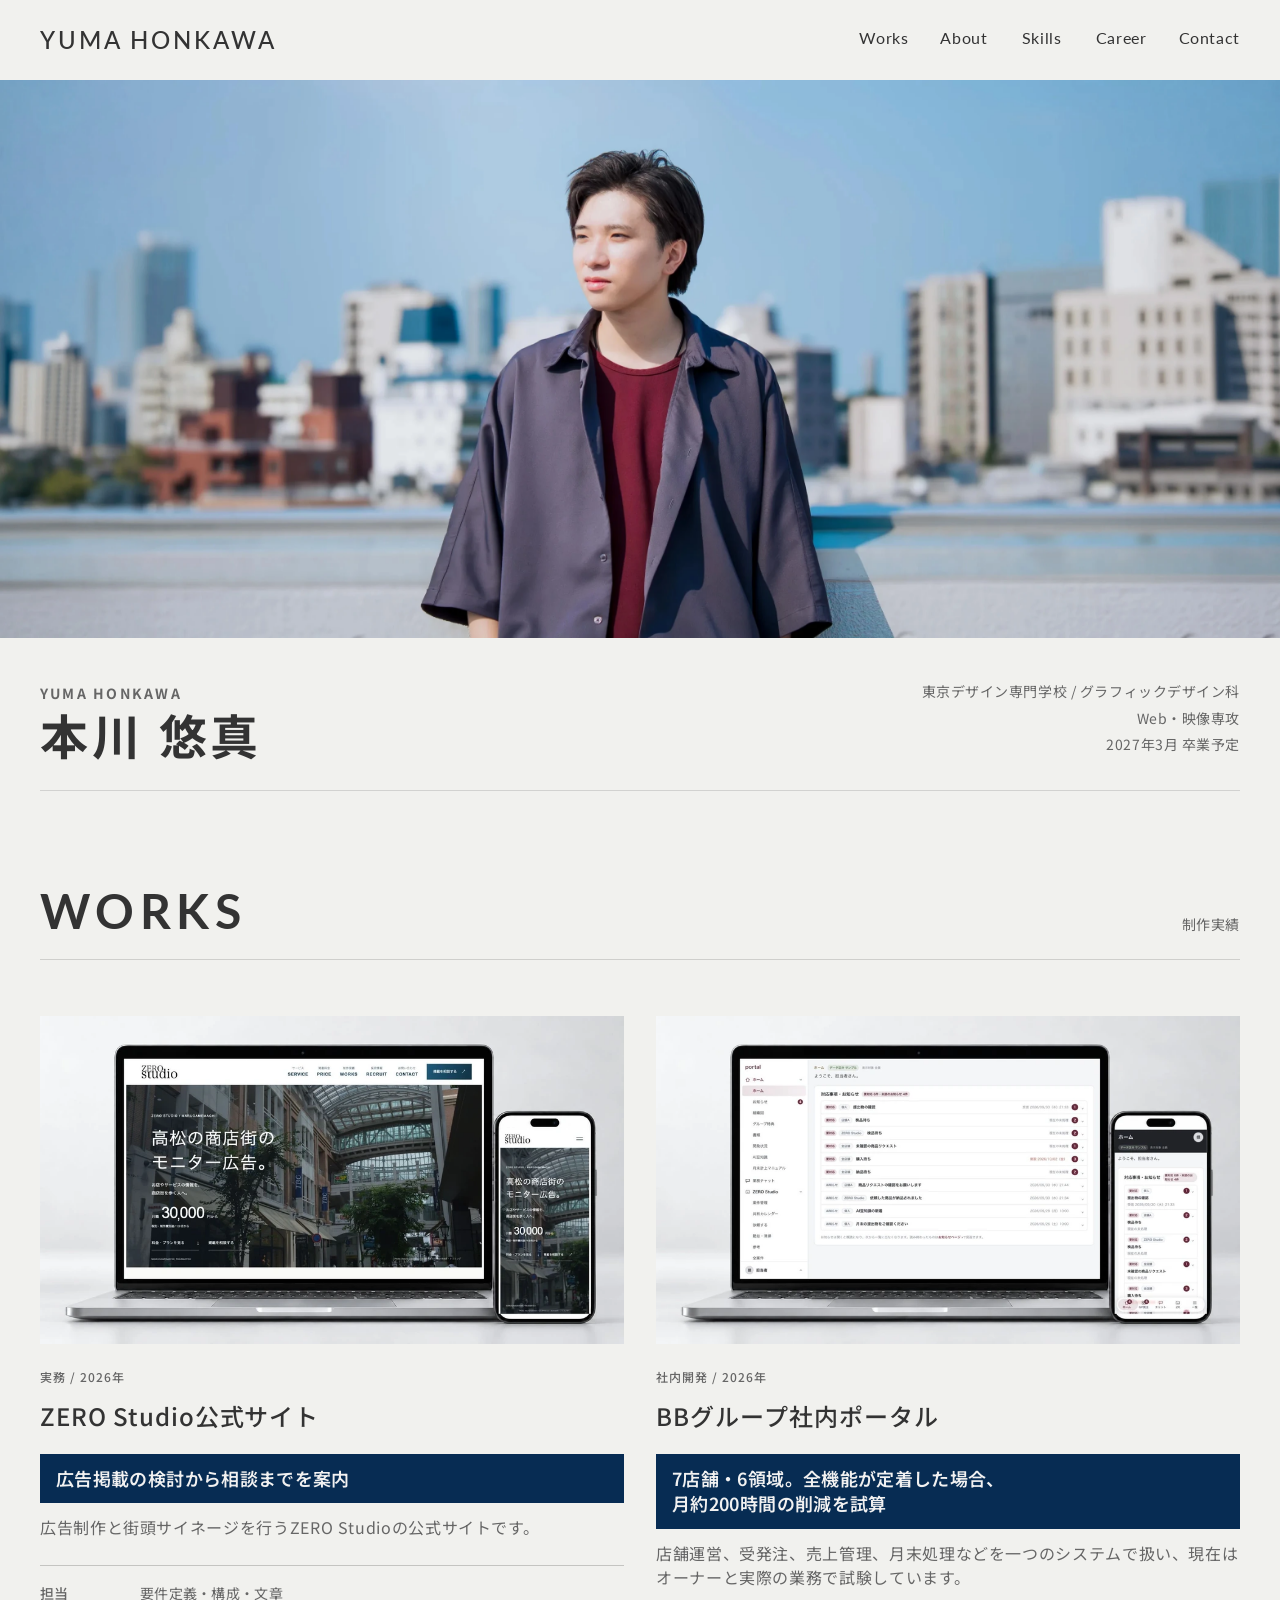
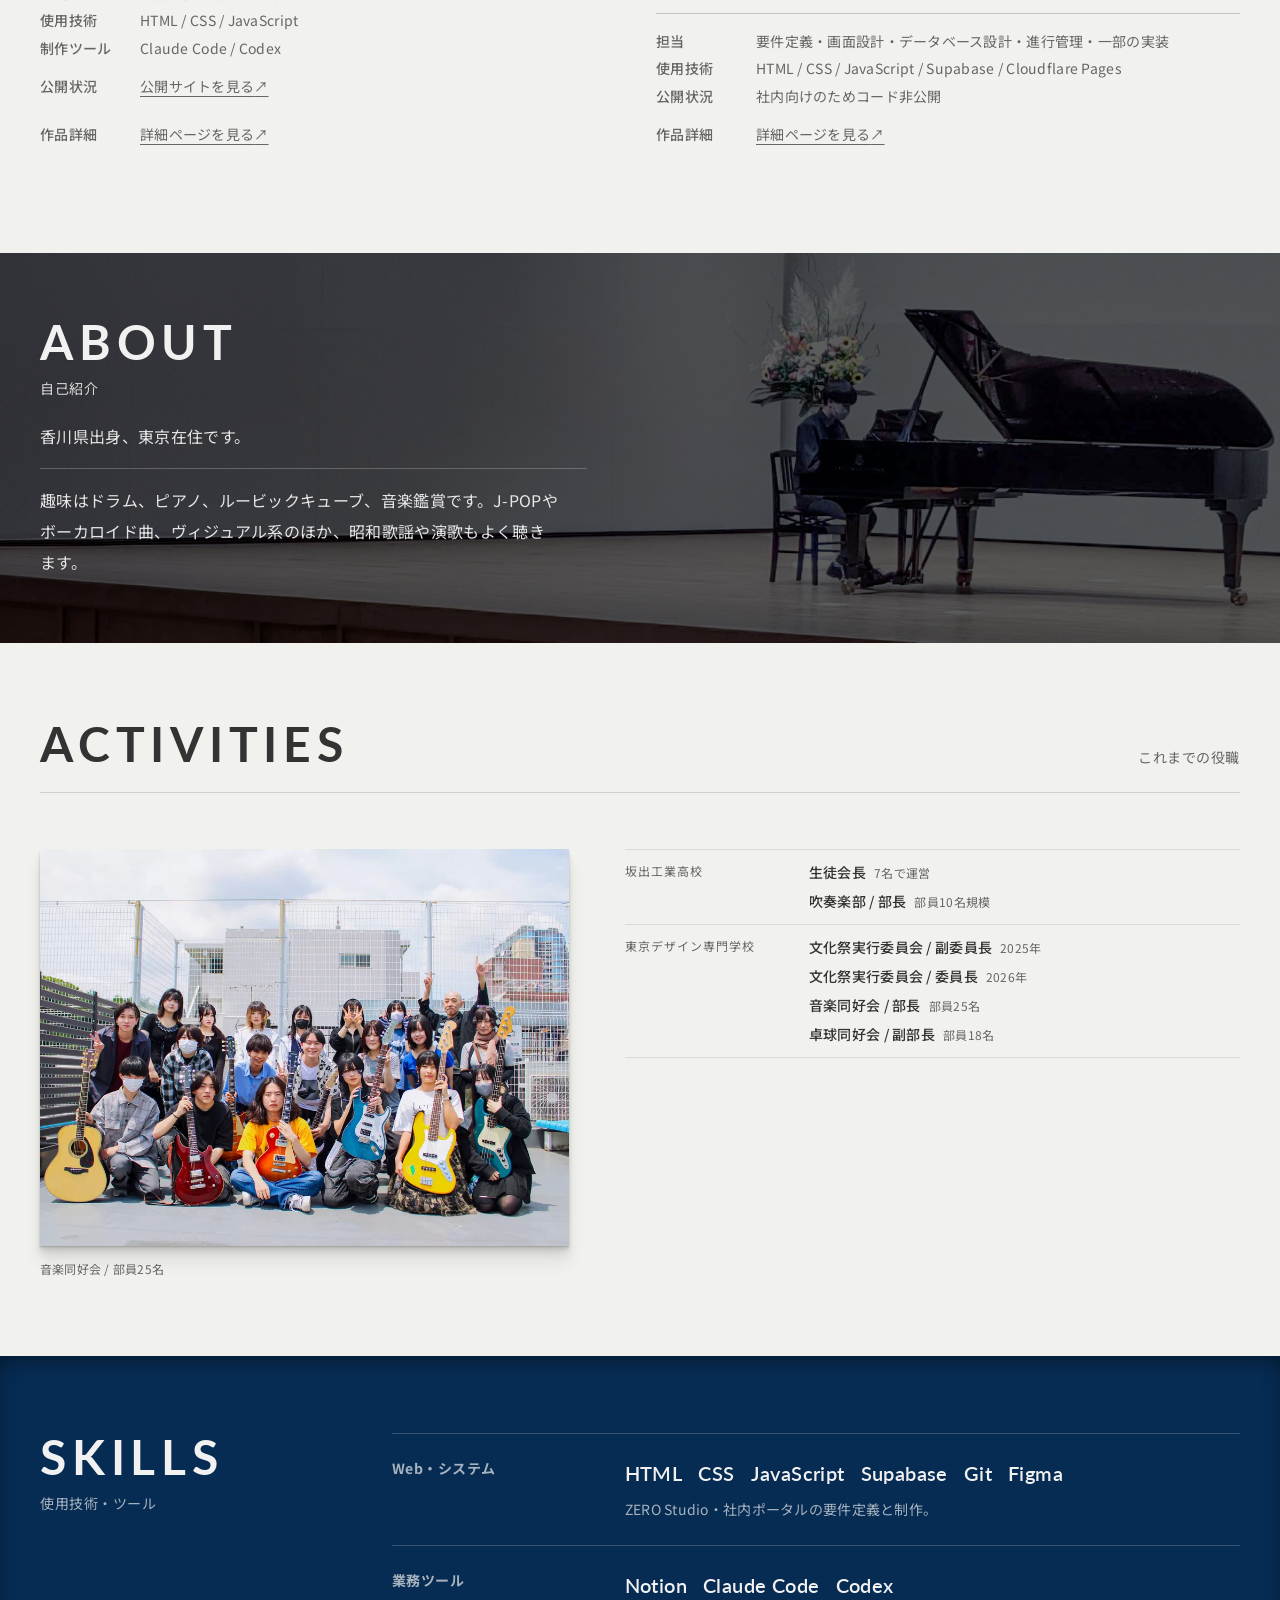
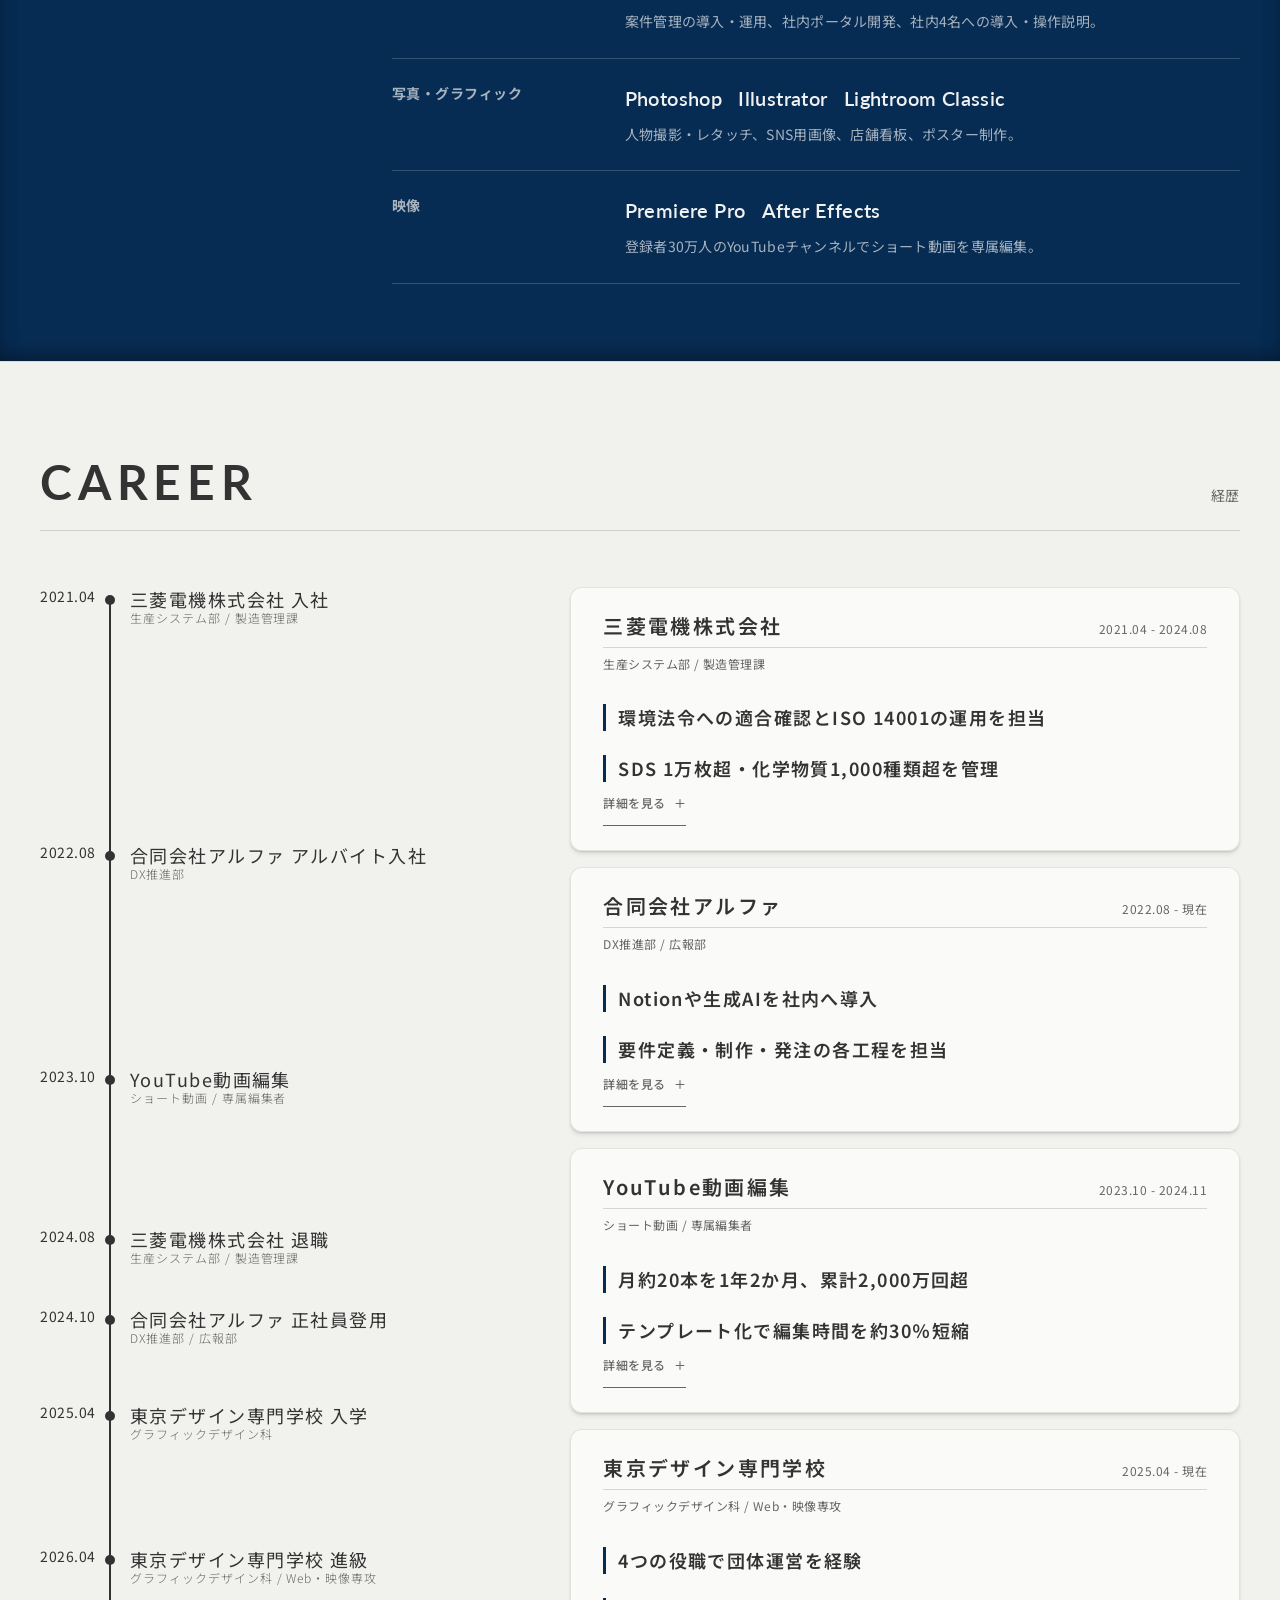
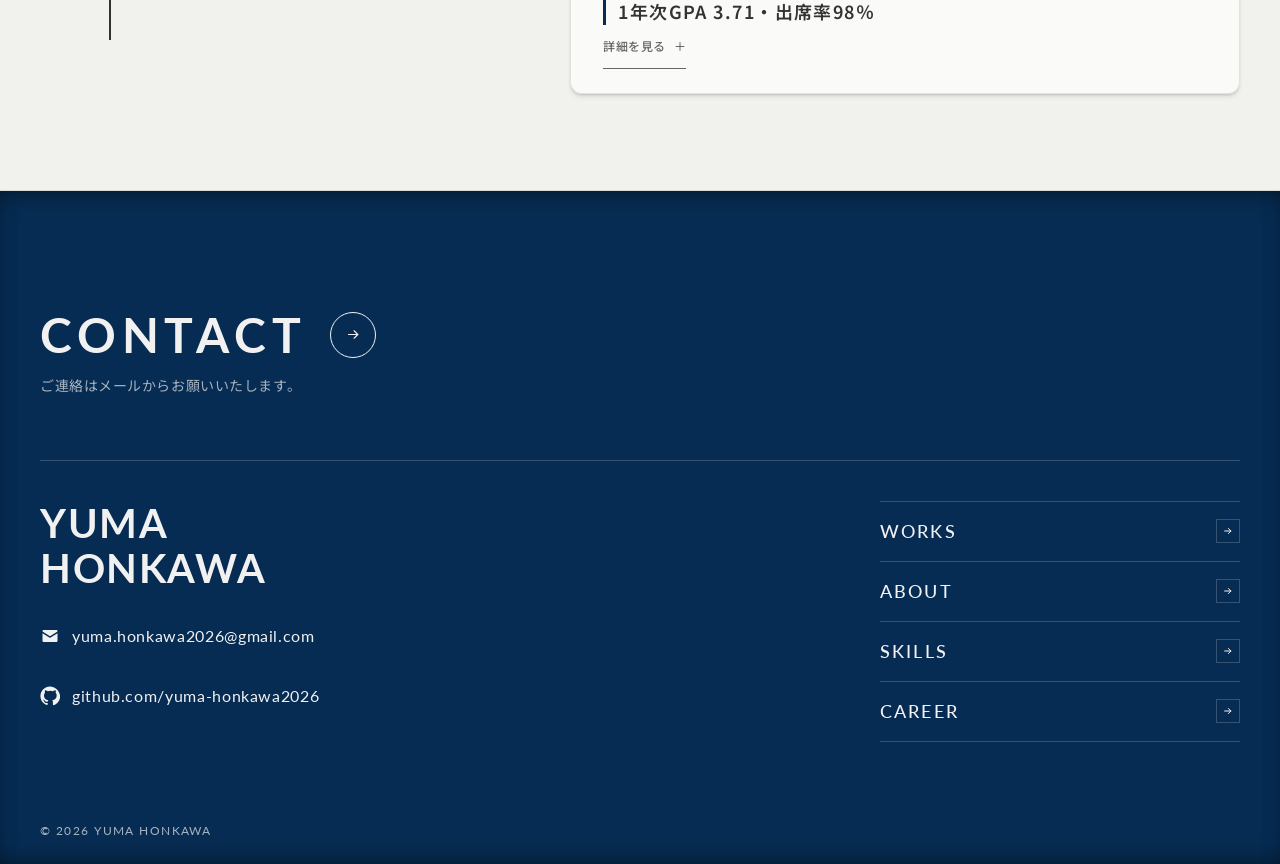
==== commit d02c4261: "モック・ZRページ修正" ====
--- a/index.html
+++ b/index.html
@@ -87,7 +87,7 @@
                                 <img
                                     class="p-work__image"
                                     src="images/work_zero-studio.webp"
-                                    alt="ZERO Studioコーポレートサイトのトップページ"
+                                    alt="ZERO Studio公式サイトのPC・スマートフォン表示"
                                     width="960"
                                     height="540"
                                     loading="lazy"
@@ -102,7 +102,7 @@
                                     >
                                 </h3>
                                 <p class="p-work__detail-result" data-result-reveal>
-                                    <span class="p-work__detail-result-text">サービスと制作実績を一つのサイトへ</span>
+                                    <span class="p-work__detail-result-text">広告掲載の検討から相談までを案内</span>
                                 </p>
                                 <p class="p-work__detail-text">
                                     広告制作と街頭サイネージを行うZERO Studioの<span class="u-nowrap">公式サイトです。</span>
@@ -151,9 +151,9 @@
                                 <img
                                     class="p-work__image"
                                     src="images/work_bb-portal-card.webp"
-                                    alt="BBグループの社内ポータルサイト"
+                                    alt="社内ポータルのPC・スマートフォン表示（サンプルデータ）"
                                     width="960"
-                                    height="720"
+                                    height="540"
                                     loading="lazy"
                                 />
                             </a>
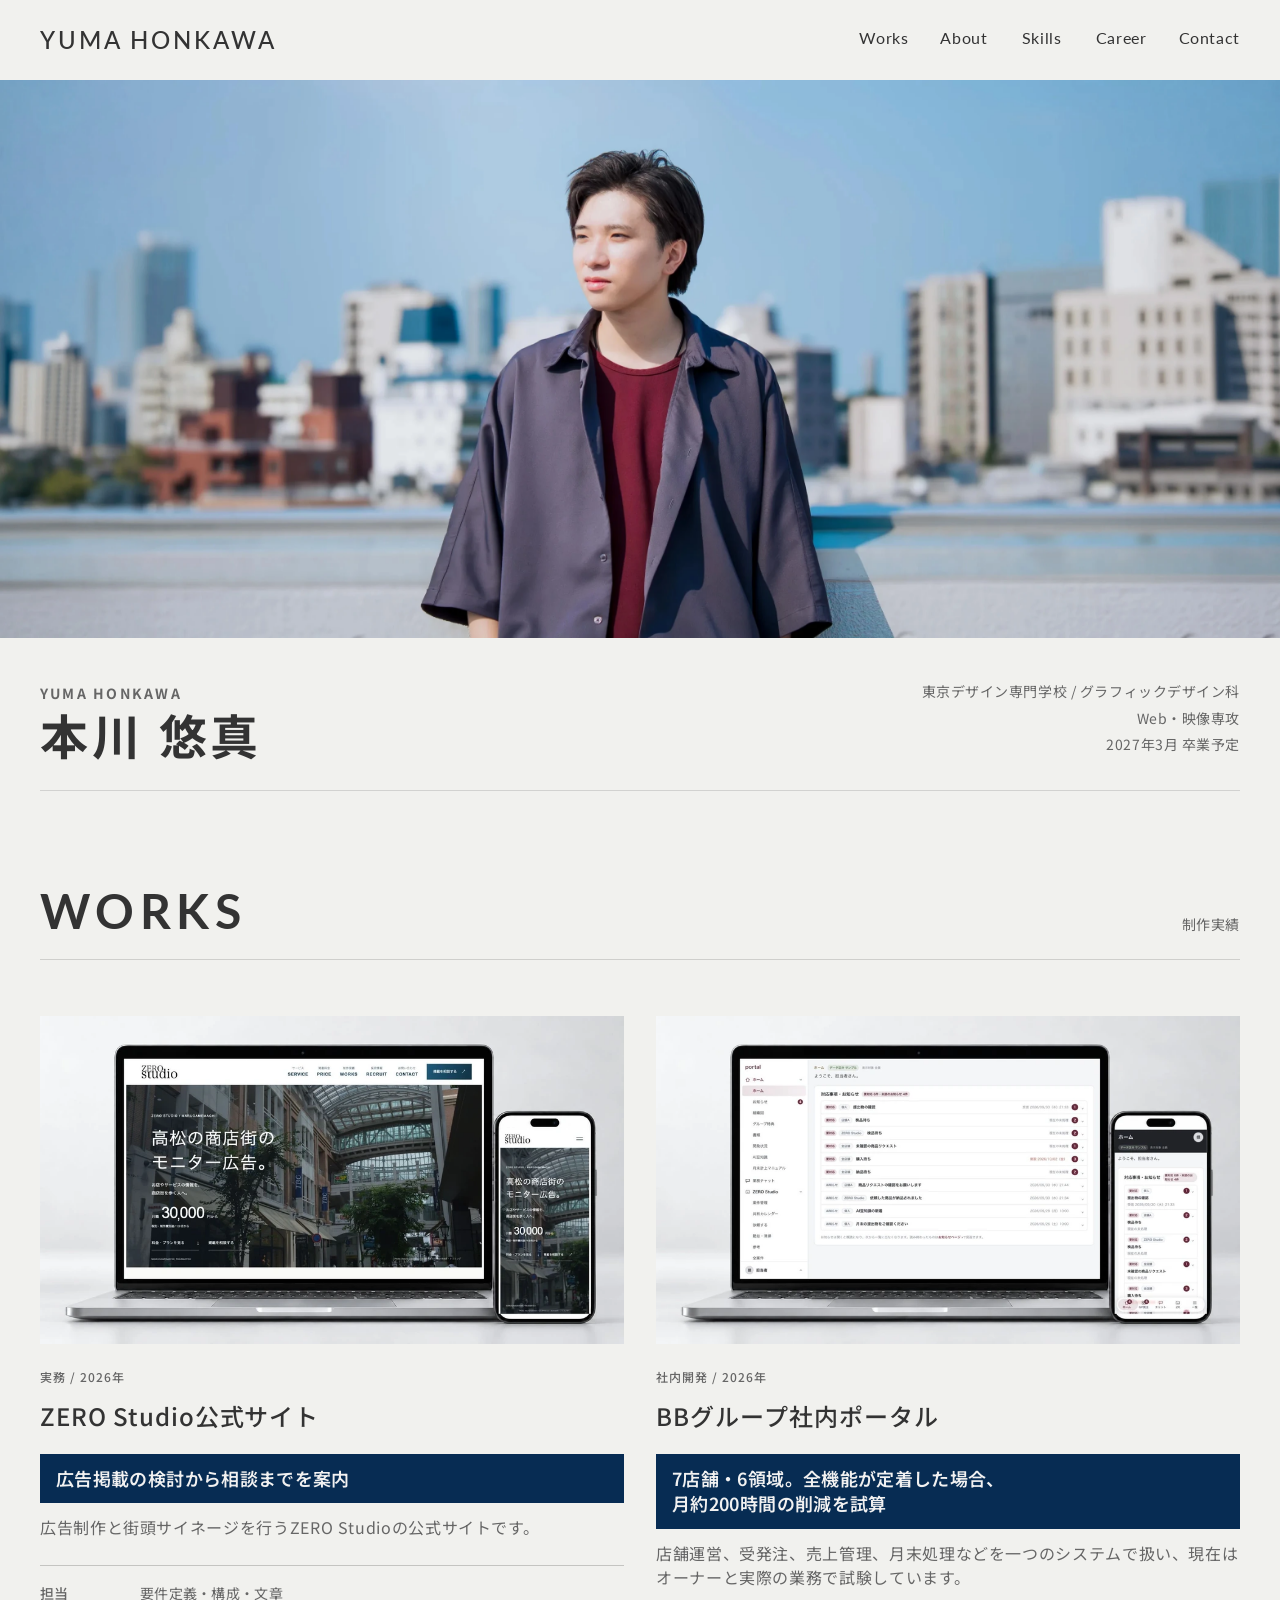
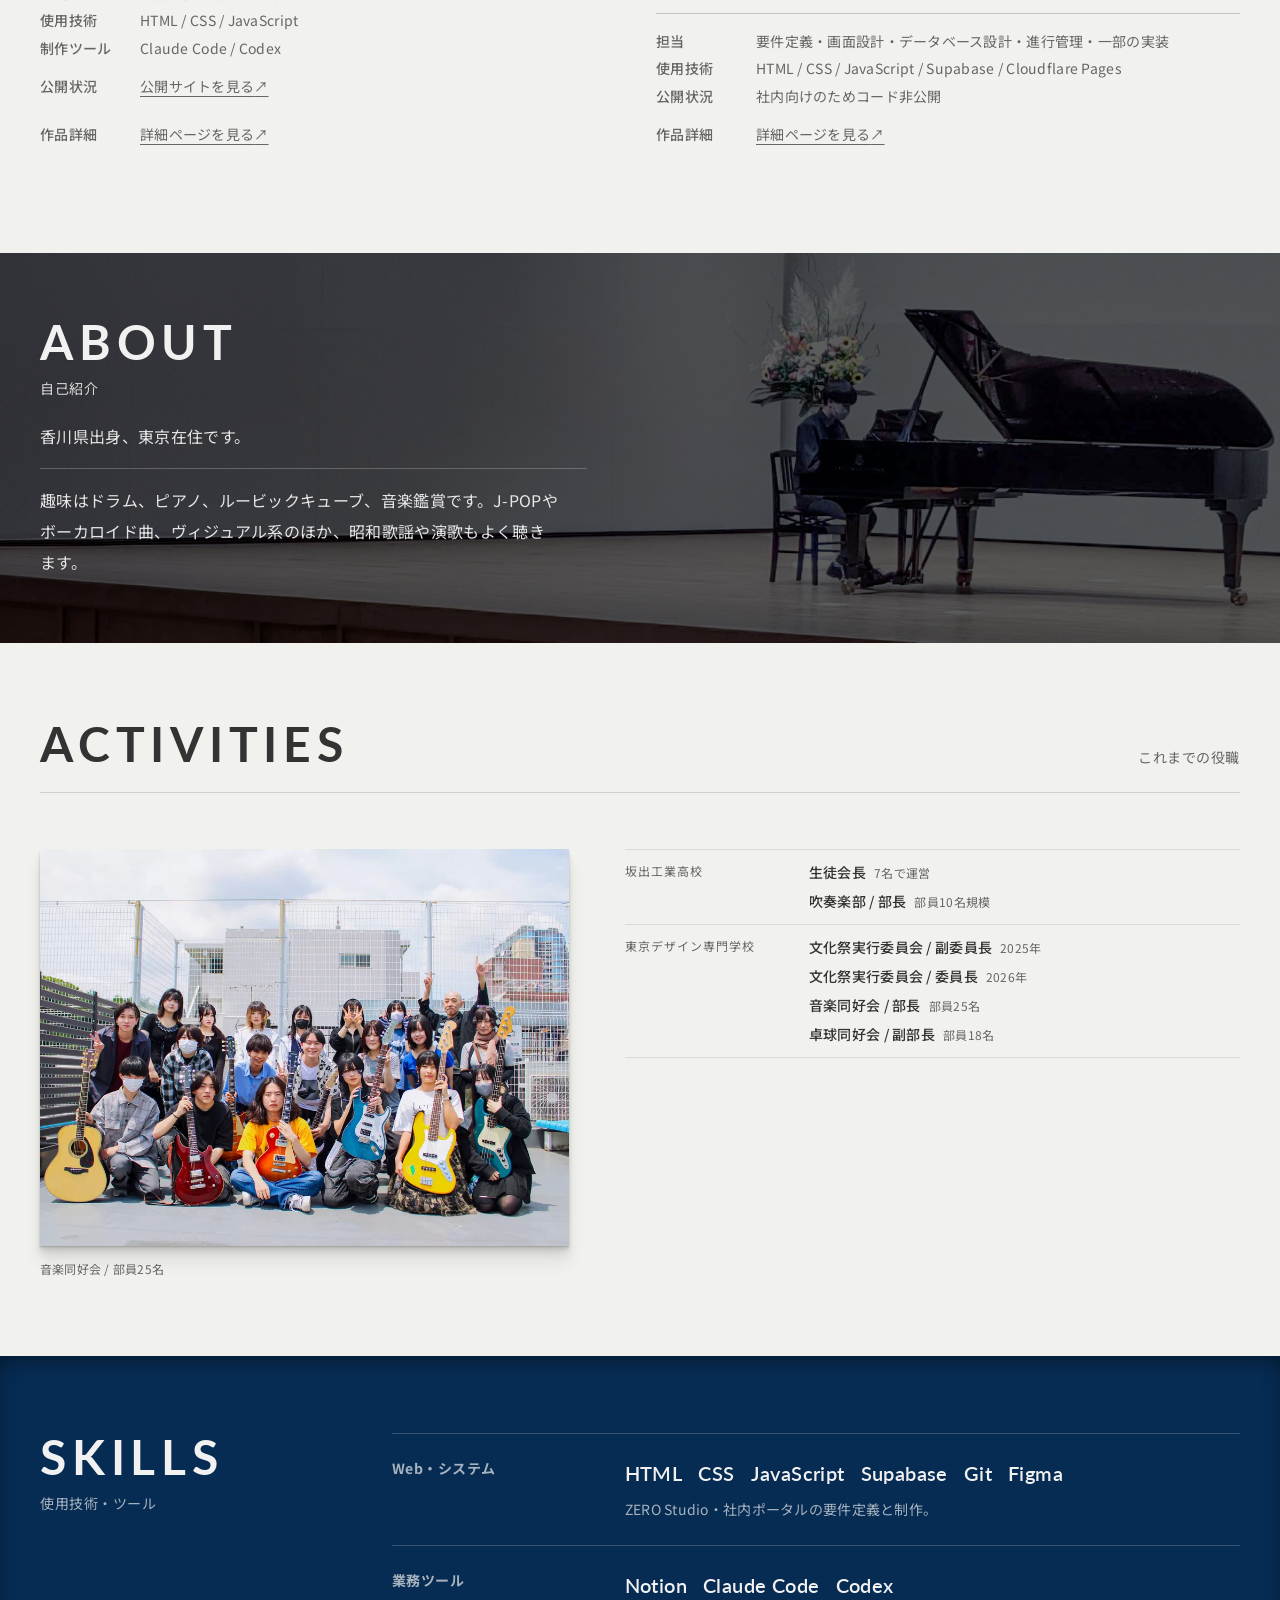
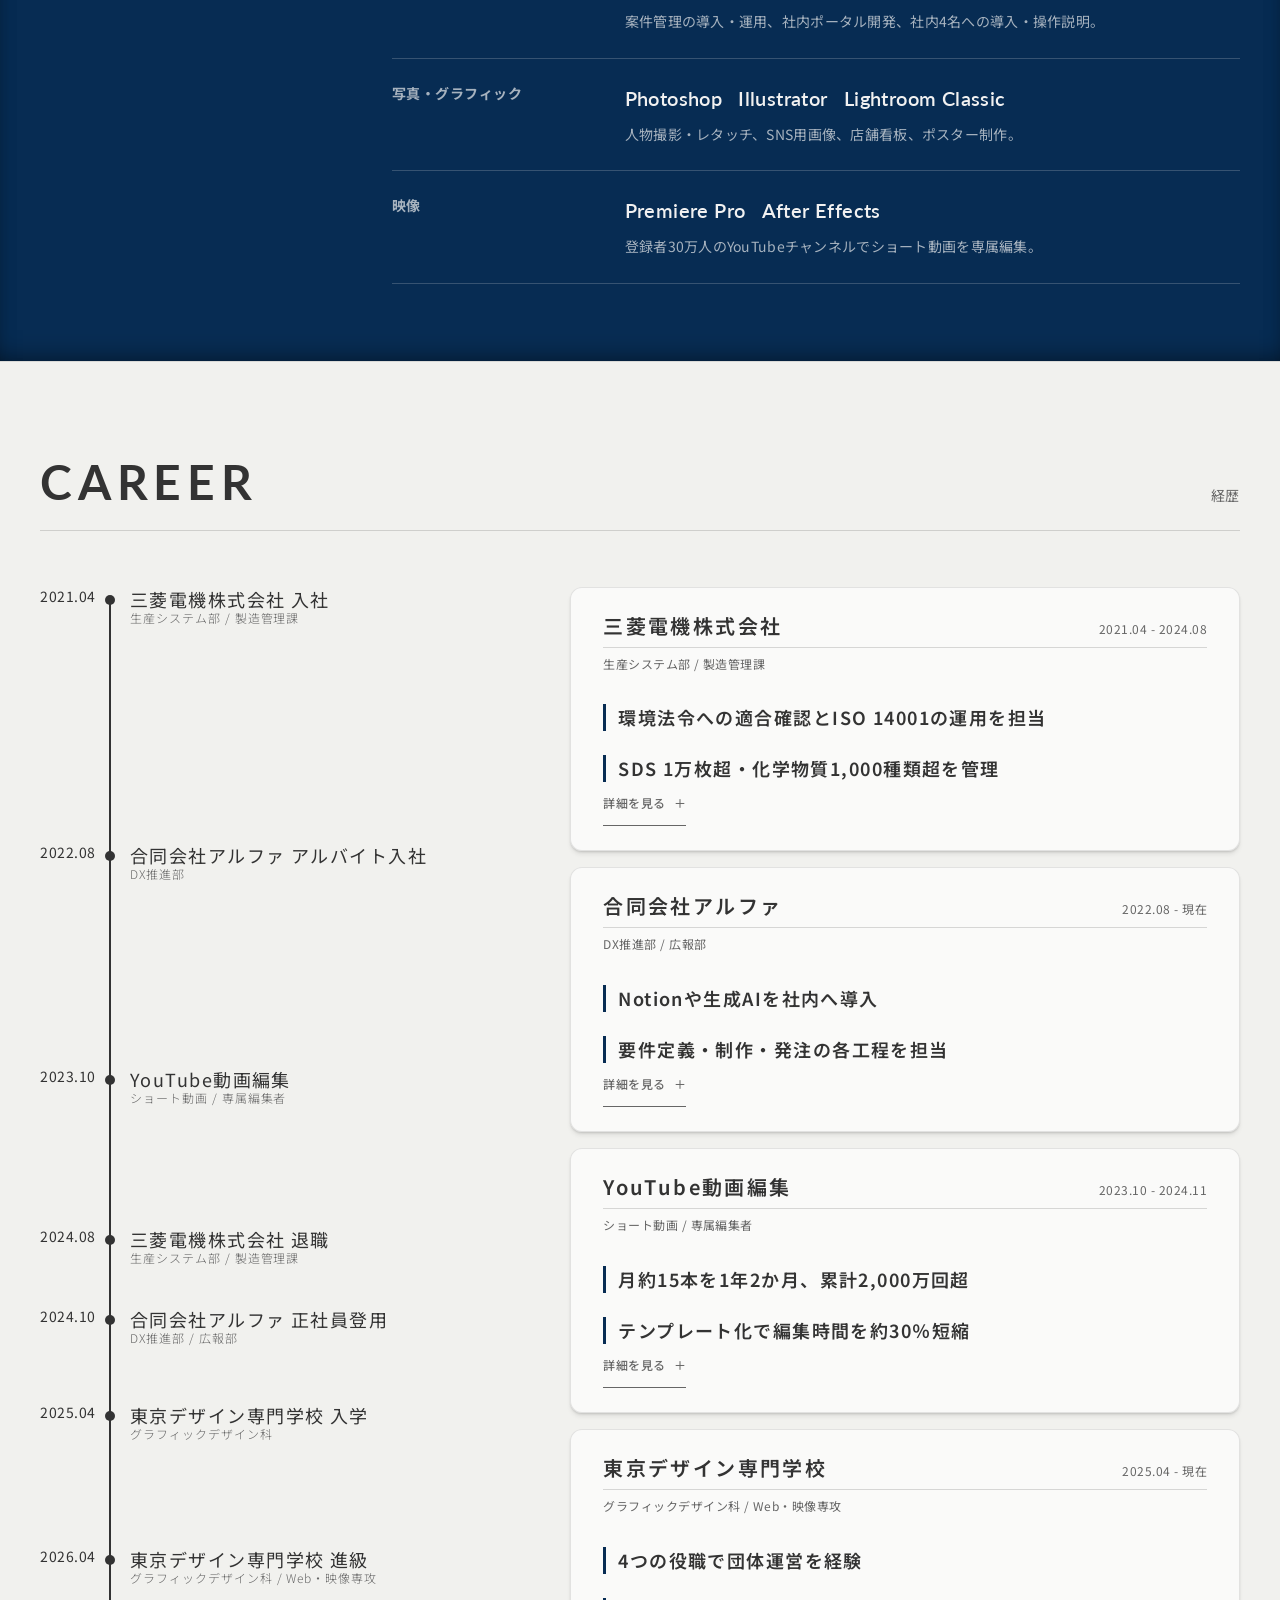
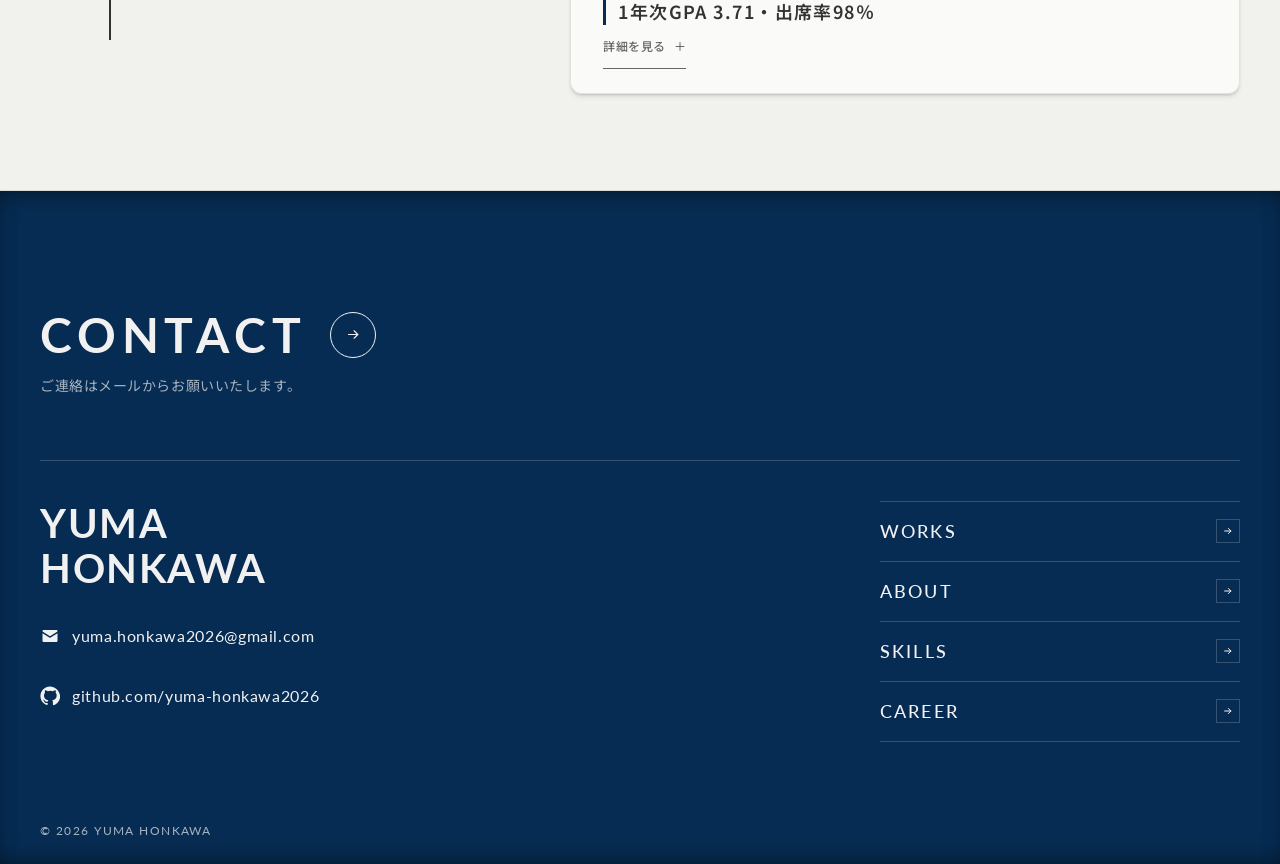
==== commit 28a999d8: "微修正" ====
--- a/index.html
+++ b/index.html
@@ -549,10 +549,10 @@
                                 <p class="p-career-card__role">ショート動画 / 専属編集者</p>
                                 <div class="p-career-card__details" id="career-youtube-details">
                                     <p class="p-career-card__lead">
-                                        月約20本を1年2か月、<span class="u-nowrap">累計2,000万回超</span>
+                                        月約15本を1年2か月、<span class="u-nowrap">累計2,000万回超</span>
                                     </p>
                                     <p class="p-career-card__text" aria-hidden="true">
-                                        登録者30万人のチャンネルで専属編集を担当し、ショート動画を月約20本、1年2か月にわたって納品しました。担当動画の累計再生数は2,000万回を超えています。
+                                        登録者30万人のチャンネルで専属編集を担当し、ショート動画を月約15本、1年2か月にわたって納品しました。担当動画の累計再生数は2,000万回を超えています。
                                     </p>
                                     <p class="p-career-card__lead">
                                         テンプレート化で編集時間を<span class="u-nowrap">約30％短縮</span>
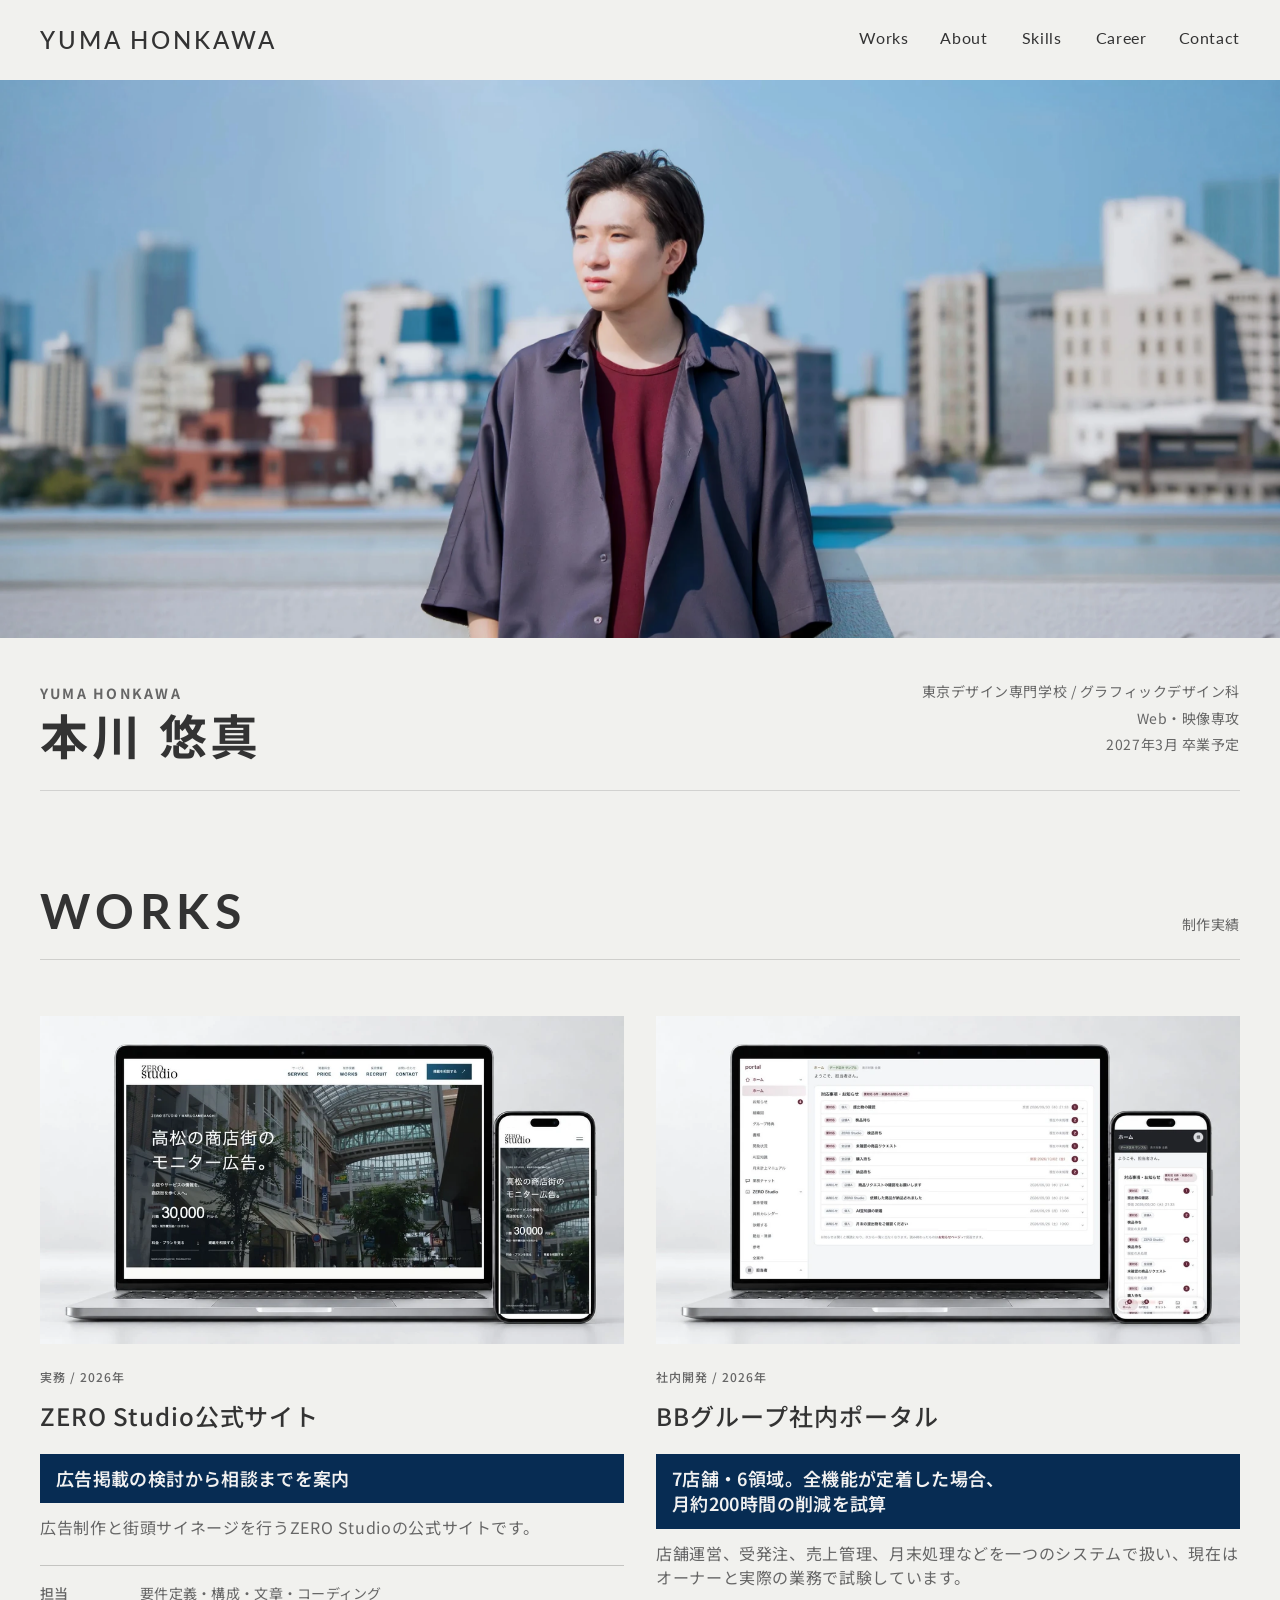
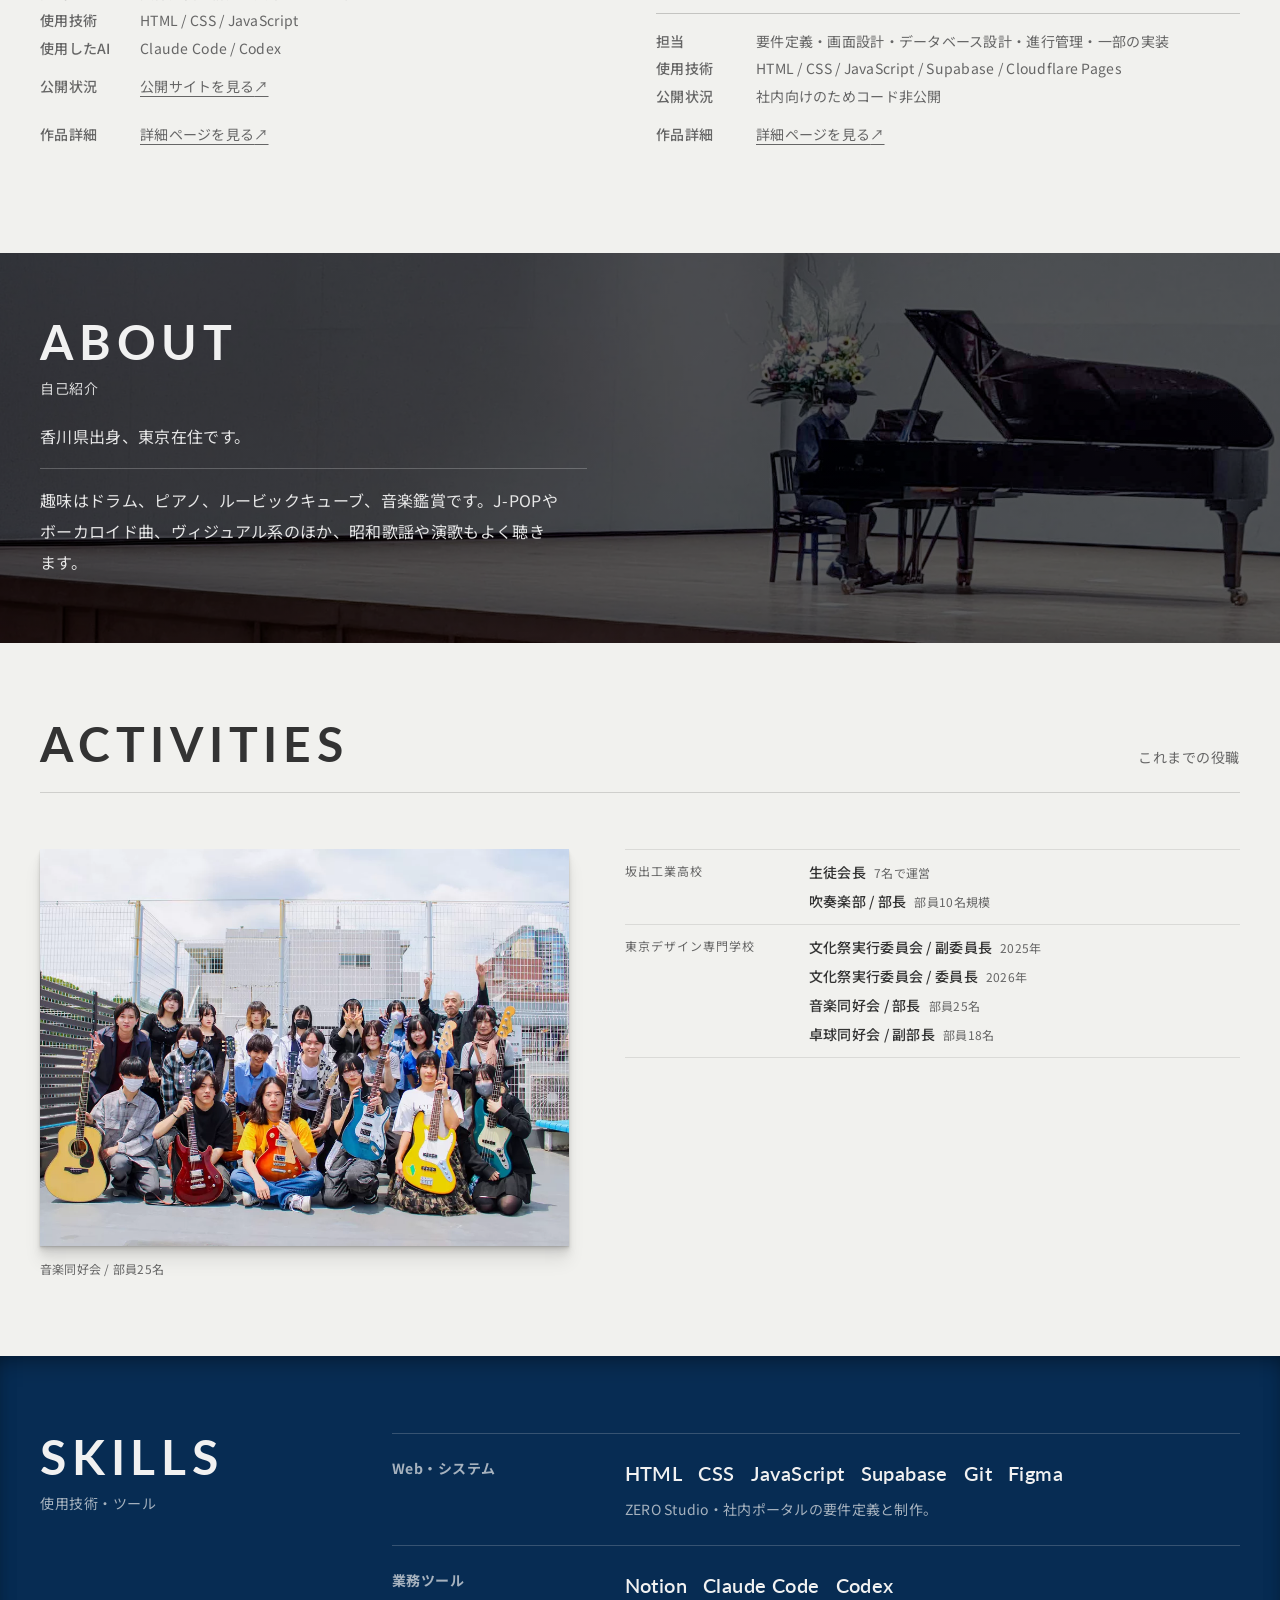
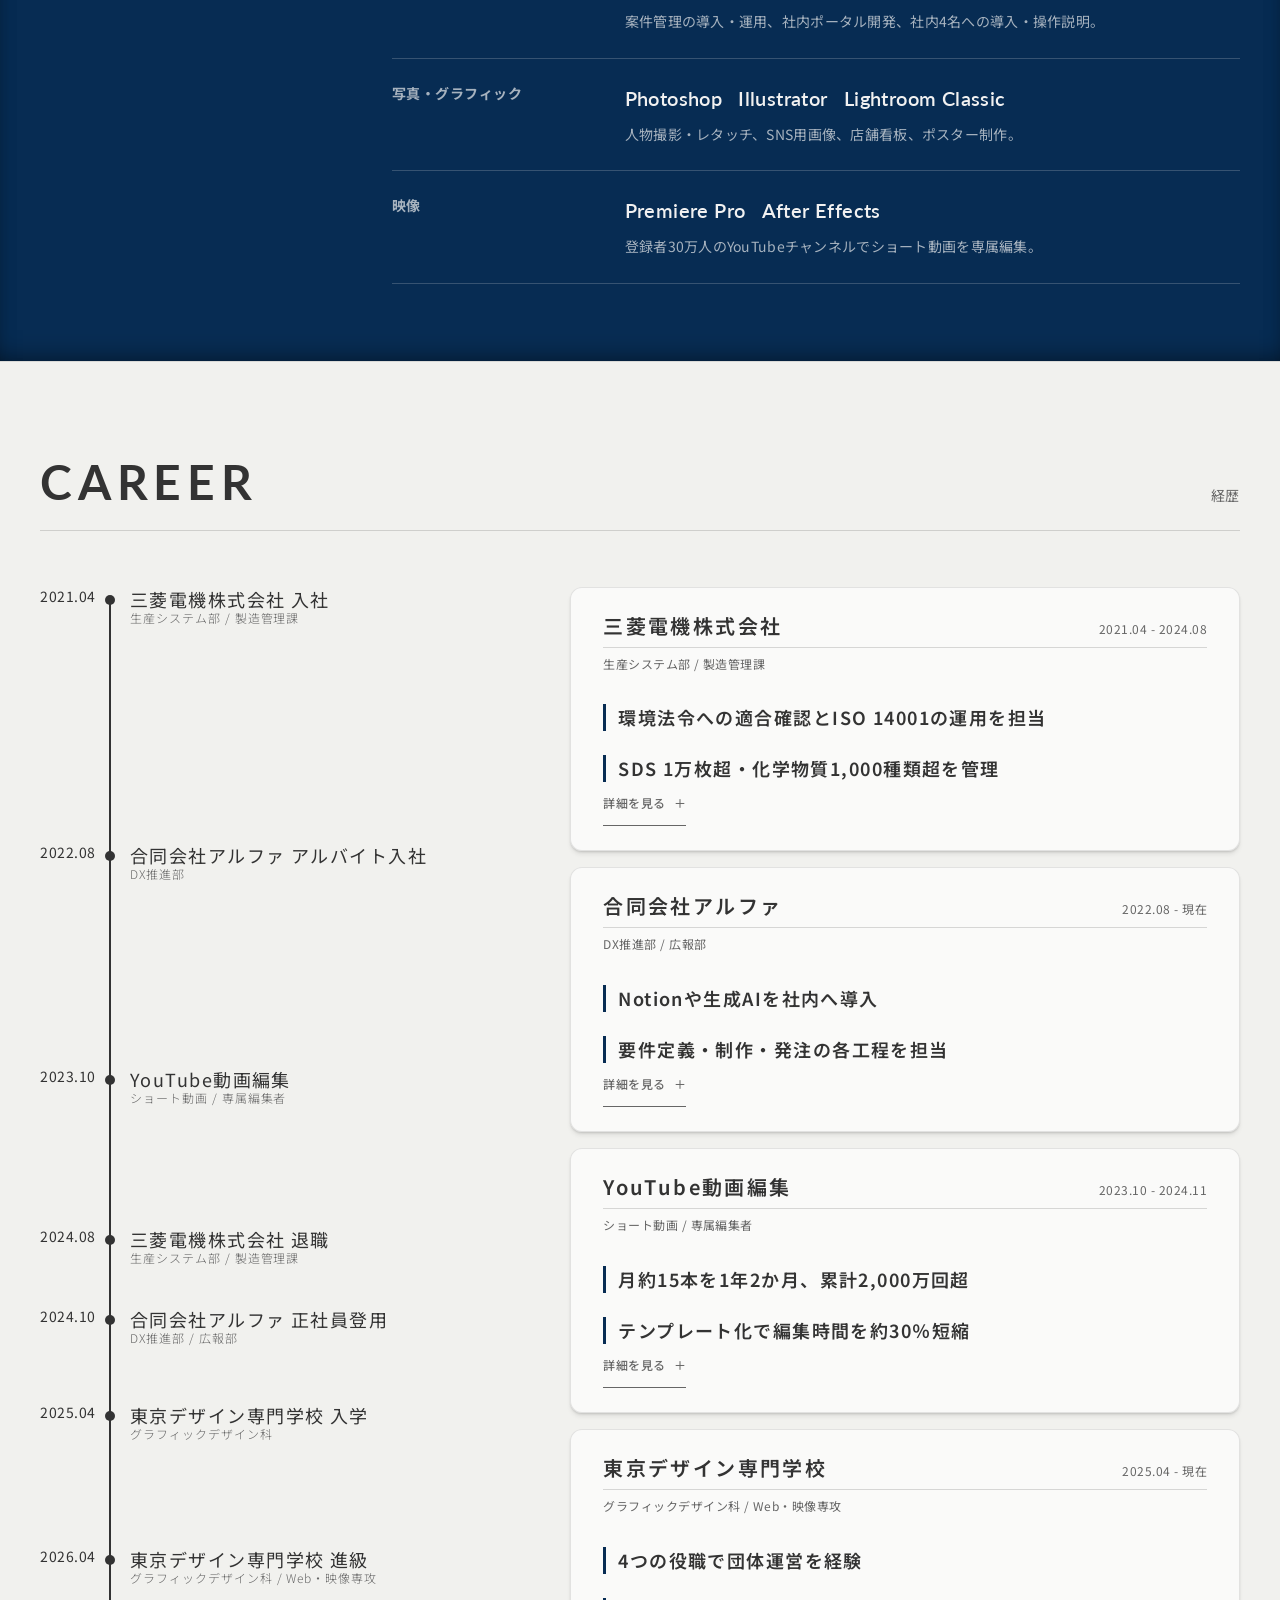
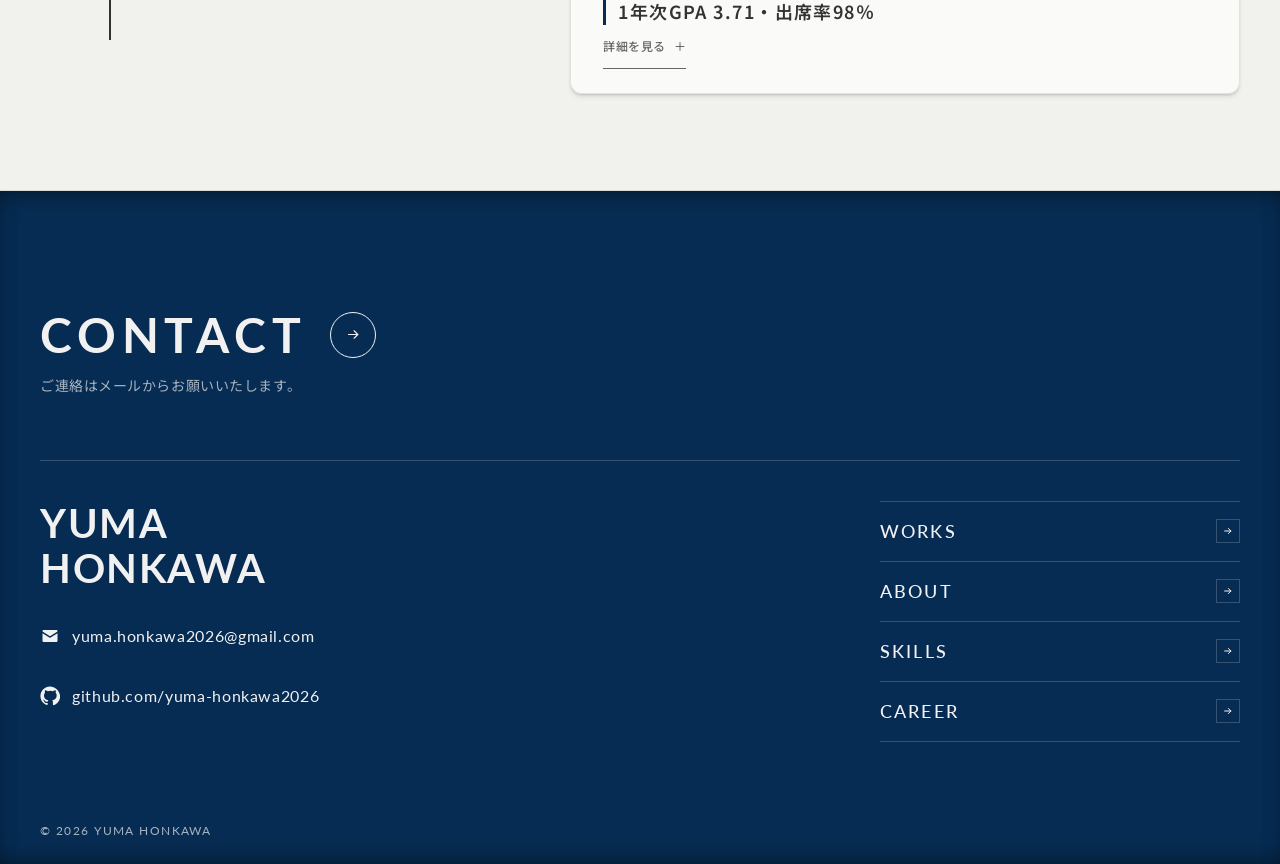
==== commit 9b50b19b: "微修正" ====
--- a/index.html
+++ b/index.html
@@ -110,7 +110,9 @@
                                 <dl class="p-work__detail-role">
                                     <div class="p-work__detail-row">
                                         <dt class="p-work__detail-term">担当</dt>
-                                        <dd class="p-work__detail-desc">要件定義・構成・文章</dd>
+                                        <dd class="p-work__detail-desc">
+                                            要件定義・構成・文章・<span class="u-nowrap">コーディング</span>
+                                        </dd>
                                     </div>
 
                                     <div class="p-work__detail-row">
@@ -119,7 +121,7 @@
                                     </div>
 
                                     <div class="p-work__detail-row">
-                                        <dt class="p-work__detail-term">制作ツール</dt>
+                                        <dt class="p-work__detail-term">使用したAI</dt>
                                         <dd class="p-work__detail-desc">Claude Code / Codex</dd>
                                     </div>
 
